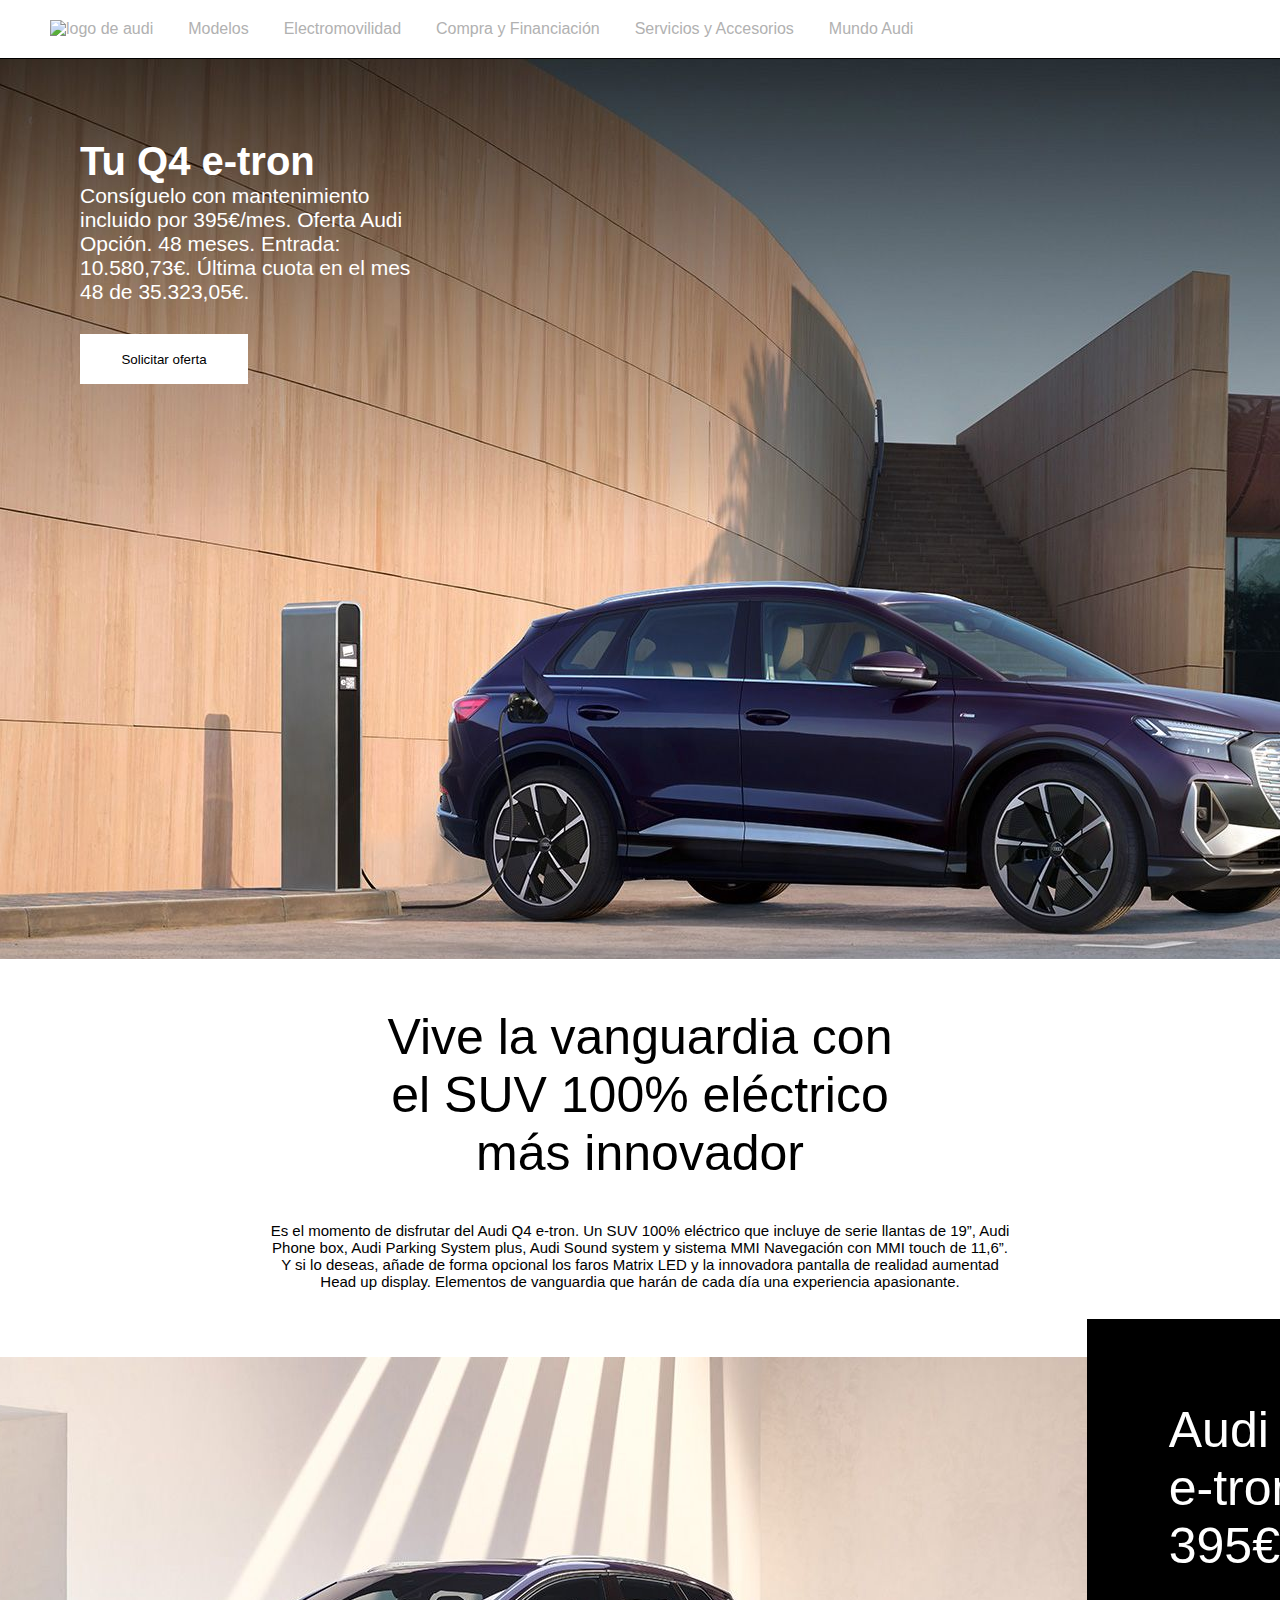
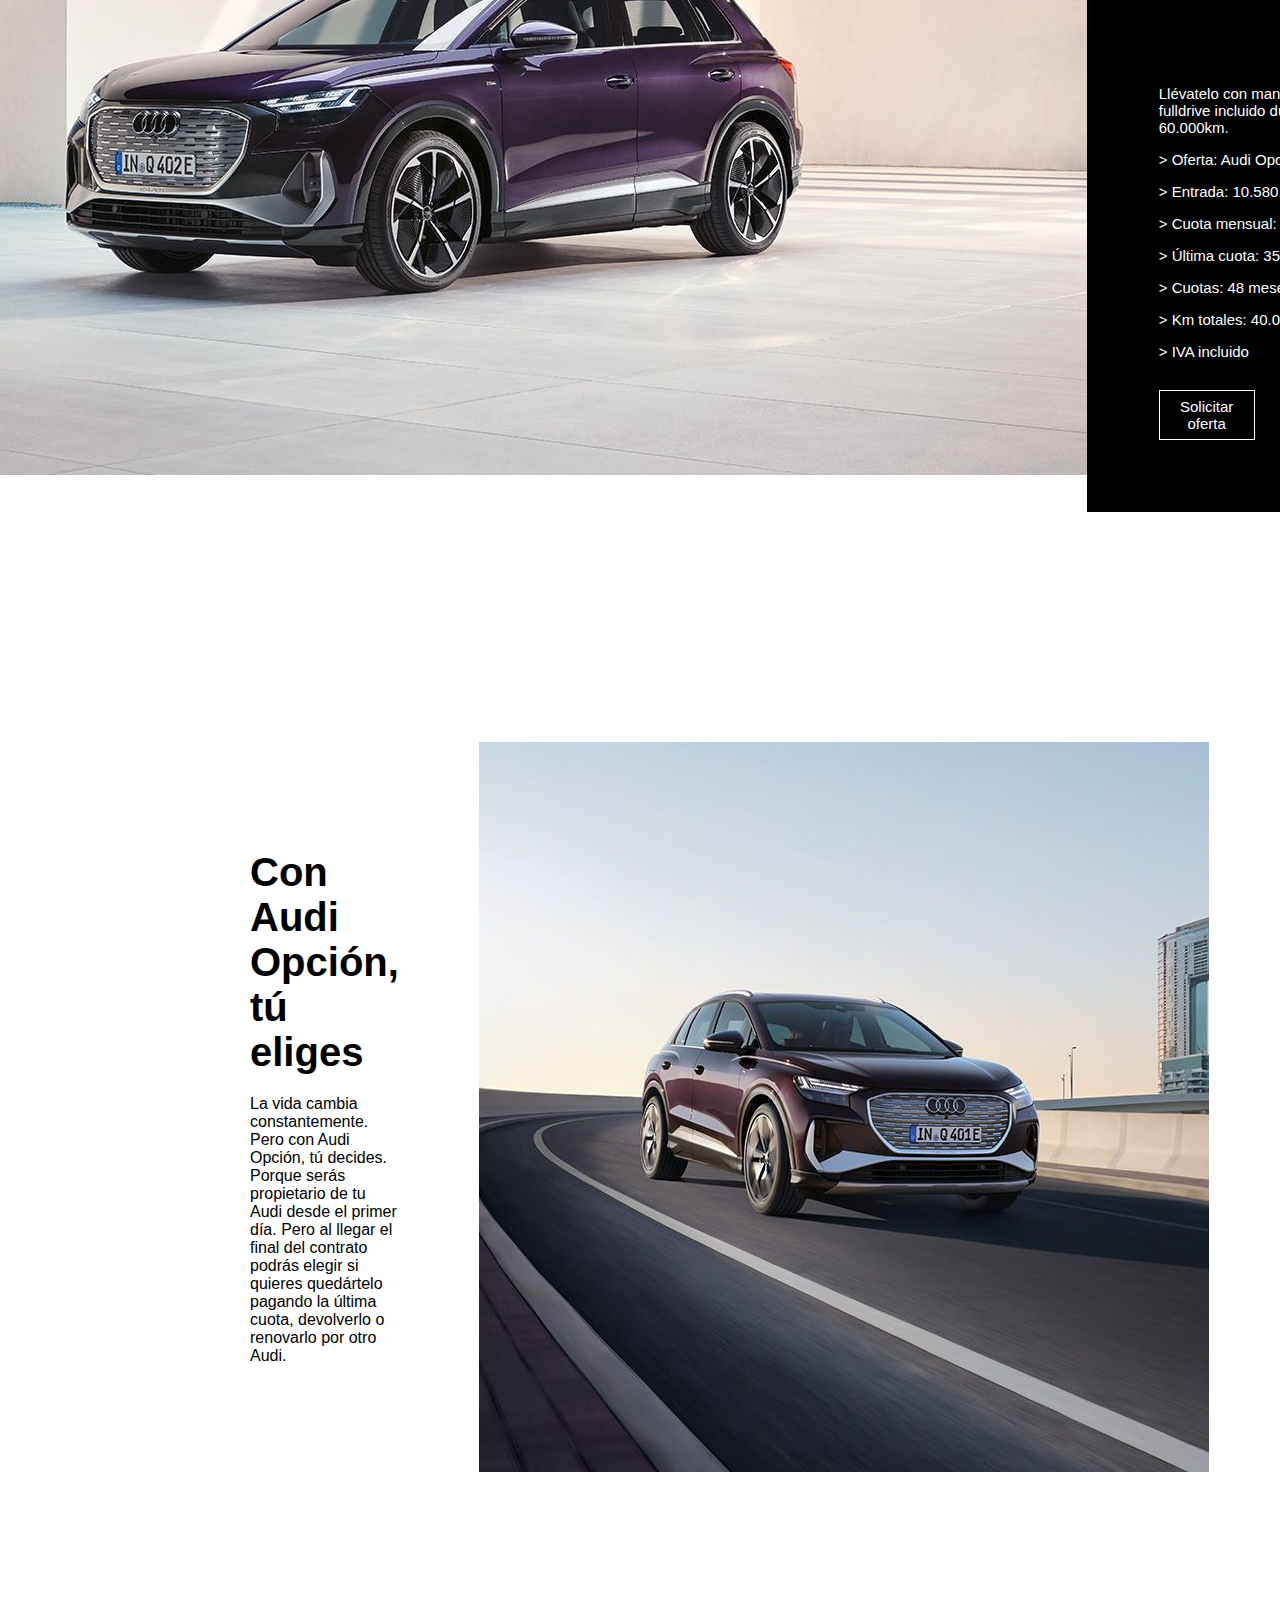
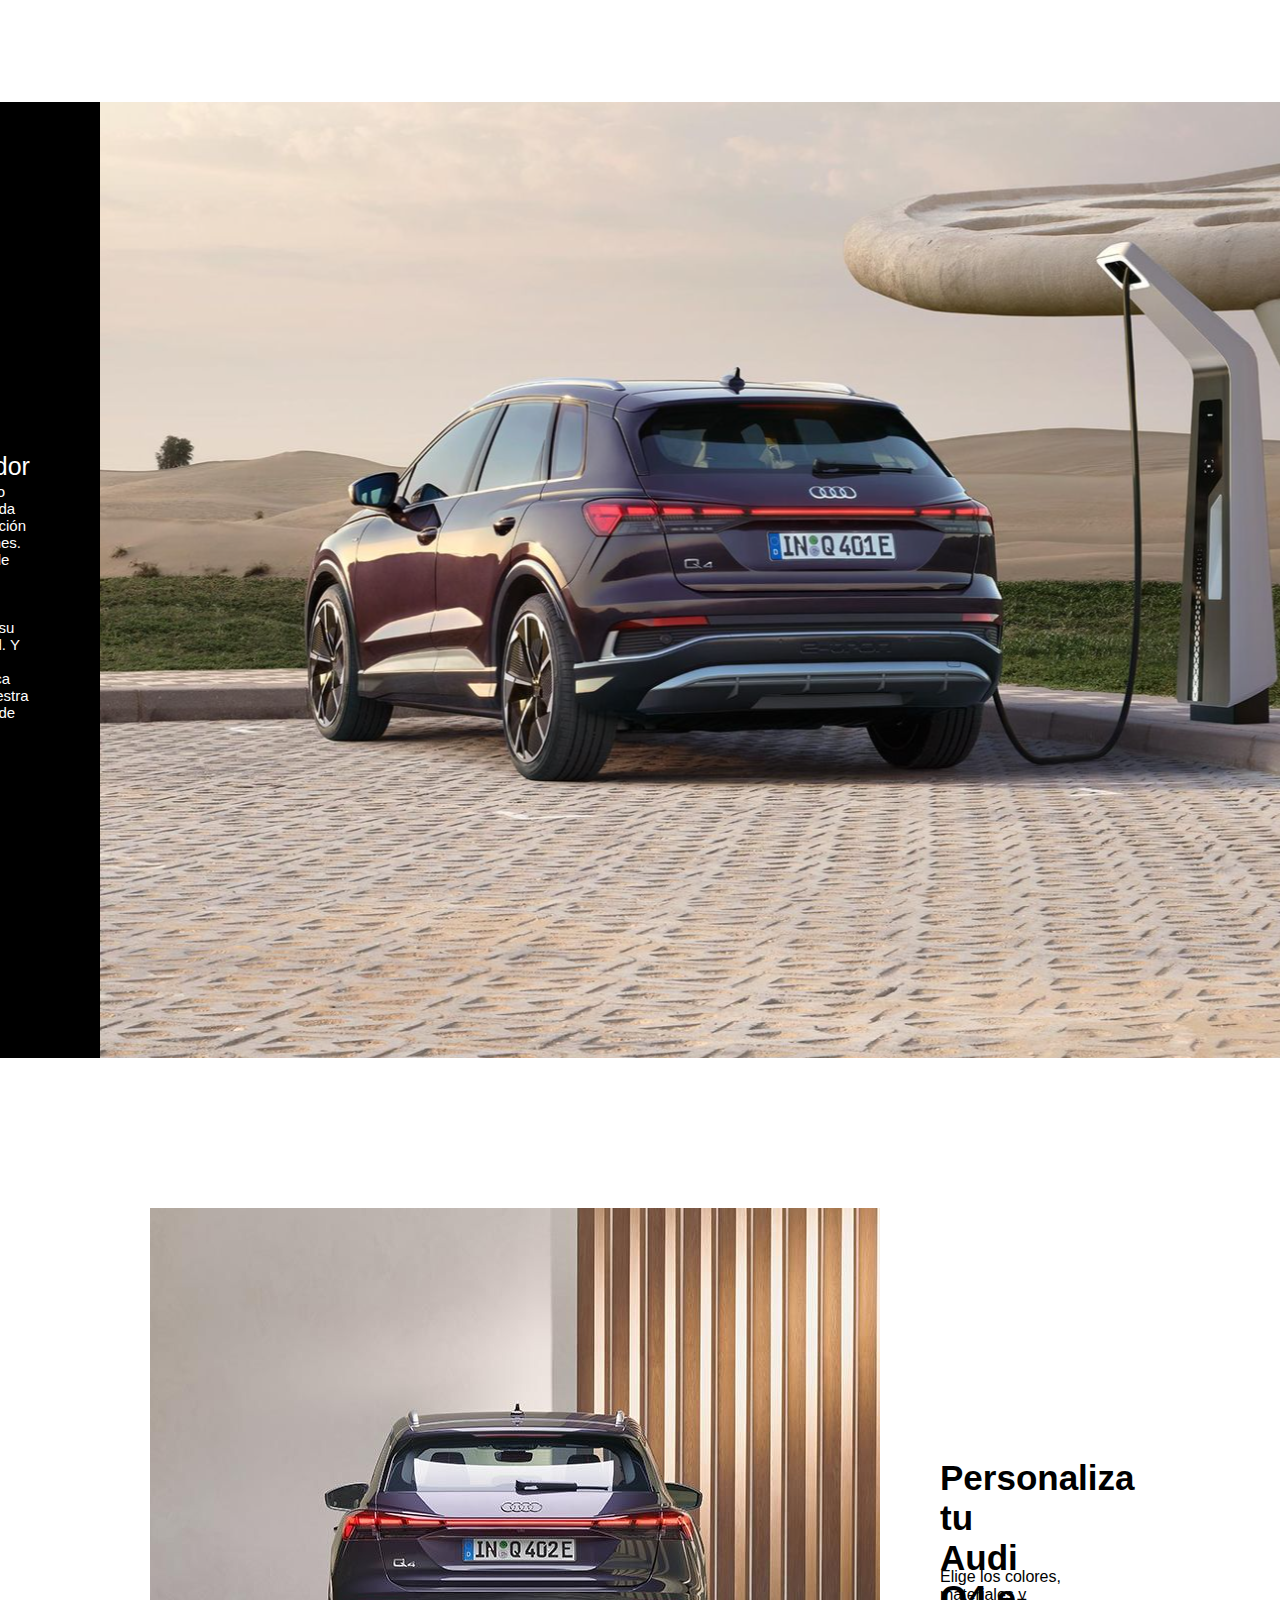
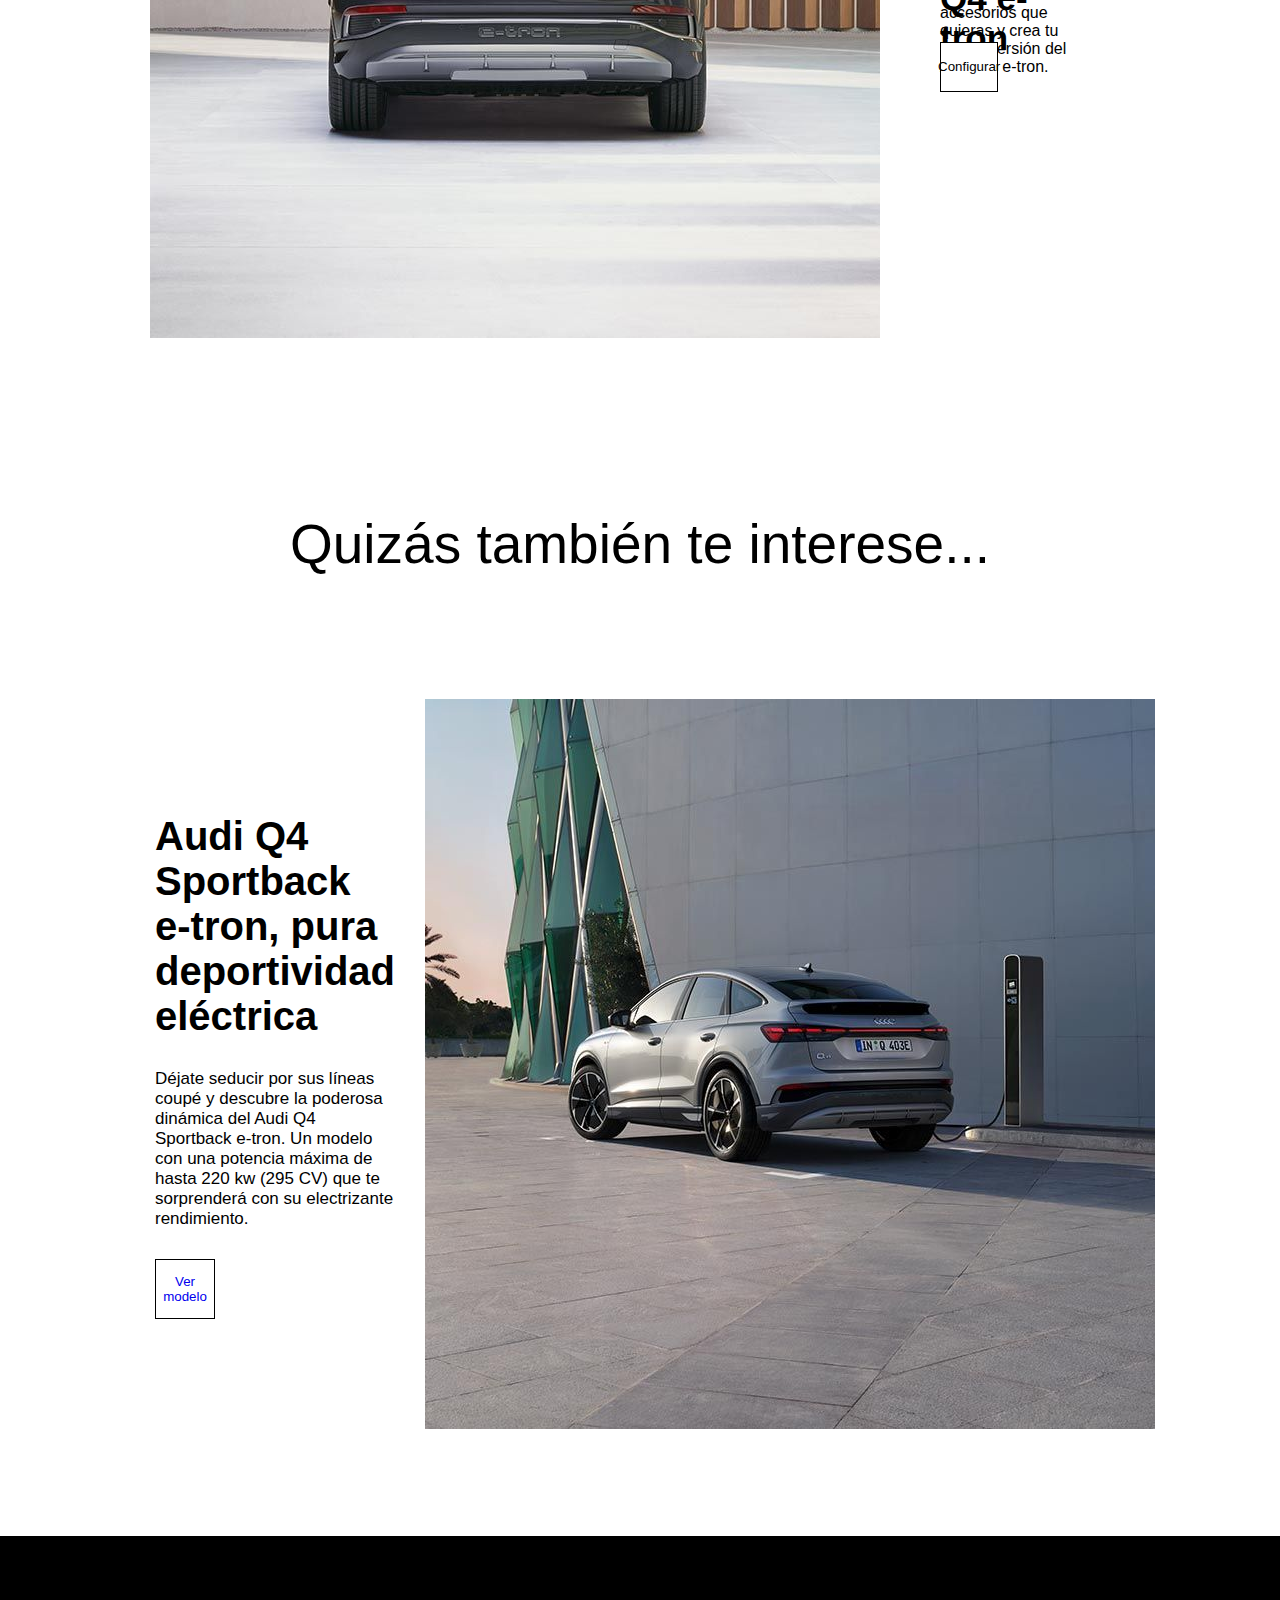
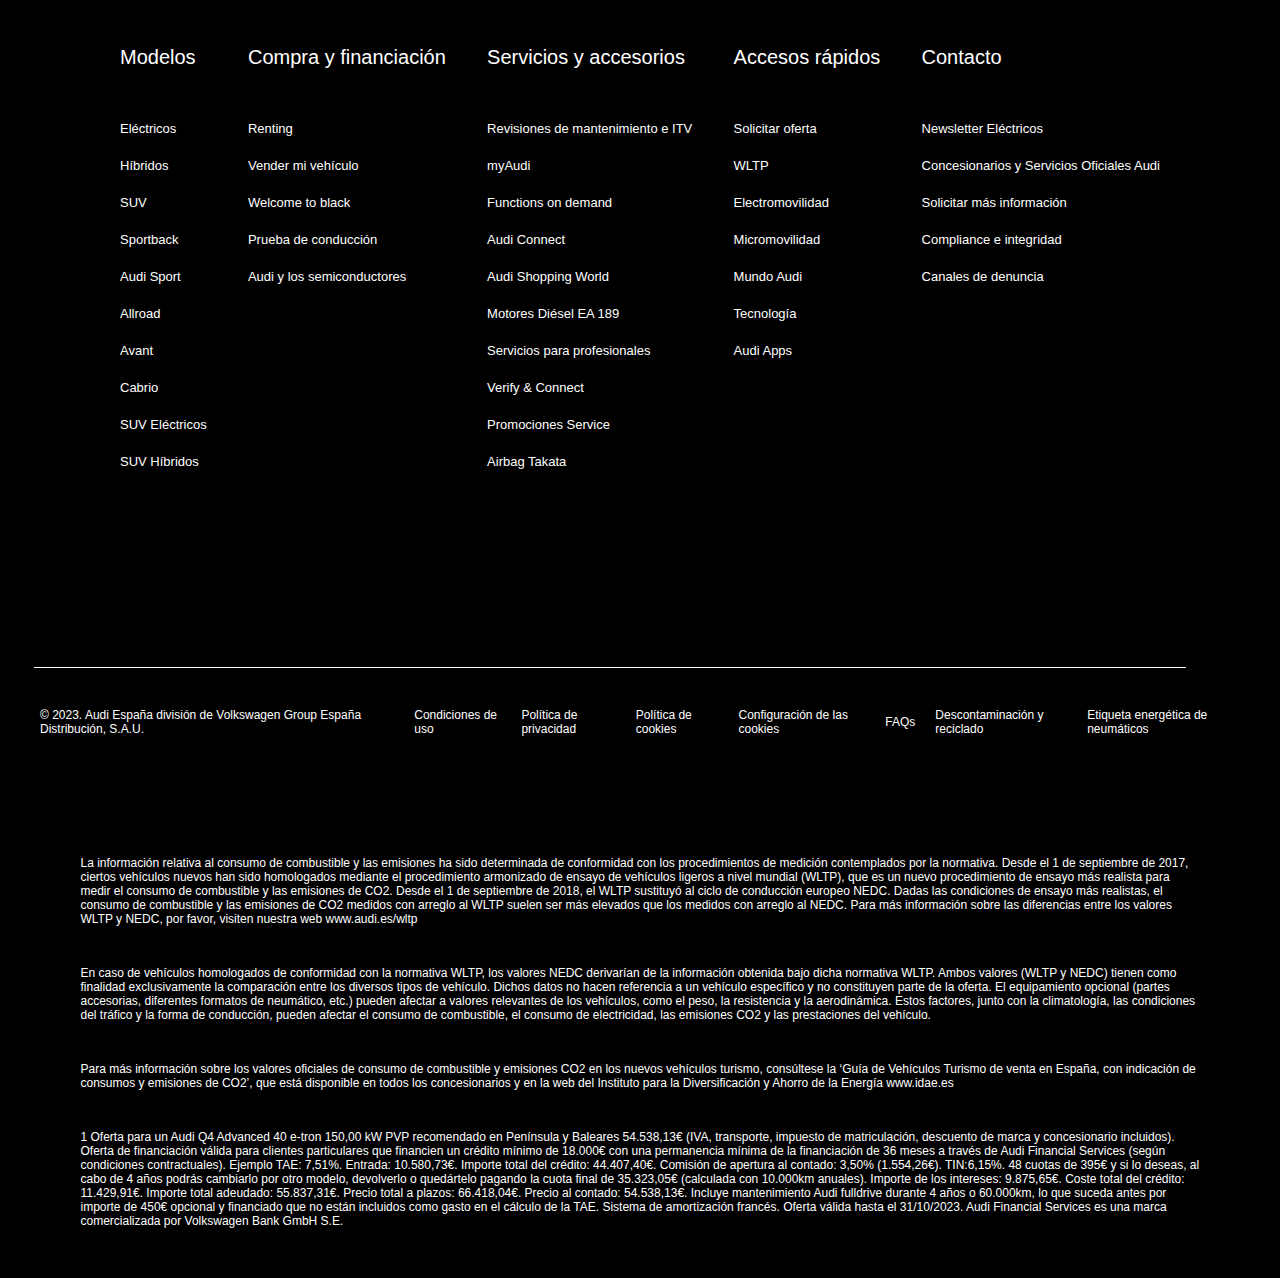
==== audi sections/audi-q4/audi-q4.html @ d8732479 "footer css done and finished" ====
<!DOCTYPE html>
<html lang="en">
<head>
    <meta charset="UTF-8">
    <meta name="viewport" content="width=device-width, initial-scale=1.0">
    <link rel="stylesheet" href="./audi-q4.css">
    <script src="https://kit.fontawesome.com/2baf3a8f8e.js" crossorigin="anonymous"></script>
    <title>Audi Q4</title>
</head>
<body>
    <div class="root">
        <header class="header">
            <div class="header-box">
                <div class="nav">
                    <div class="nav-left">
                        <a href="../../index.html"><span><img src="https://upload.wikimedia.org/wikipedia/commons/thumb/9/92/Audi-Logo_2016.svg/640px-Audi-Logo_2016.svg.png"  width="60px"  alt="logo de audi"></span> </a>
                                
                                <span><a href="#">Modelos</a></span>
                                <span><a href="#">Electromovilidad</a></span>
                                <span><a href="#">Compra y Financiación</a></span>
                                <span><a href="#">Servicios y Accesorios</a></span>
                                <span><a href="#">Mundo Audi</a></span>
                            </div>
                            <div class="nav-right">
                                <span><a href="#"><i class="fa-solid fa-magnifying-glass fa-shake" style="color: #000000;"></i></a></span>
                            </div>
                        </div>
                </div>
            </div>
            <section class="info-q4">
                <div class="box-info-q4">
                    <h1 class="h1_q4">Tu Q4 e-tron</h1>
                    <h2 class="h2_q4">
                        Consíguelo con mantenimiento incluido por 395€/mes. Oferta Audi Opción. 48 meses. Entrada: 10.580,73€. Última cuota en el mes 48 de 35.323,05€. 
                    </h2>
                    <button class="button_q4">
                        <a href="#"><p class="p_q4">Solicitar oferta</p></a>
                    </button>
                </div>
            </section>
            <section class="caption-q4">
                <div class="box-caption-q4">
                    <h3 class="h3_caption">
                        Vive la vanguardia con el SUV 100% eléctrico más innovador
                    </h3>
                    <p class="p_caption">
                        Es el momento de disfrutar del Audi Q4 e-tron. Un SUV 100% eléctrico que incluye de serie llantas de 19”, Audi Phone box, Audi Parking System plus, Audi Sound system y sistema MMI Navegación con MMI touch de 11,6”. Y si lo deseas, añade de forma opcional los faros Matrix LED y la innovadora pantalla de realidad aumentad Head up display. Elementos de vanguardia que harán de cada día una experiencia apasionante.
                    </p>
                </div>
            </section>

            <section class="audi-q4-info">
                <div class="box-audi-q4">
                    <div class="img-audi-q4">
                        <img src="../../assets/audi-q4-car.jpg" alt="">
                    </div>
                    <div class="information-audi-q4">
                        <h3 class="h3-information">
                            Audi Q4 e-tron por 395€/mes
                        </h3>
                        <p class="p-information">
                            Llévatelo con mantenimiento Audi fulldrive incluido durante 4 años o 60.000km.
                        </p>
                        <lu class="lu-information">
                            <li class="li-information">
                                <p class="p-information"> > Oferta: Audi Opción.</p>
                            </li>
                            <li class="li-information">
                                <p class="p-information"> > Entrada: 10.580,73€.</p>
                            </li>
                            <li class="li-information">
                                <p class="p-information"> > Cuota mensual: 395€.</p>
                            </li>
                            <li class="li-information">
                                <p class="p-information"> > Última cuota: 35.323,05€.</p>
                            </li>
                            <li class="li-information">
                                <p class="p-information"> > Cuotas: 48 meses.</p>
                            </li>
                            <li class="li-information">
                                <p class="p-information"> > Km totales: 40.000</p>
                            </li>
                            <li class="li-information">
                                <p class="p-information"> > IVA incluido</p>
                            </li>
                        </lu>
                        <button class="button-information">
                            <a href="#">
                                <p class="p-information">
                                    Solicitar oferta
                                </p>
                            </a>
                        </button>
                    </div>
                </div>
            </section>

            <section class="audi-option">
                <div class="box-audi-option">
                    <div class="audi-option-text">
                        <h4 class="h4-audi-option">
                            Con Audi Opción, tú eliges
                        </h4>
                        <p class="p-audi-option">
                            La vida cambia constantemente. Pero con Audi Opción, tú decides. Porque serás propietario de tu Audi desde el primer día. Pero al llegar el final del contrato podrás elegir si quieres quedártelo pagando la última cuota, devolverlo o renovarlo por otro Audi.
                        </p>
                    </div>
                    <div class="audi-option-img">
                        <img src="../../assets/audi-option-q4.jpg" alt="">
                    </div>
                </div>
            </section>

            <section class="innovation-design">
                <div class="box-innovation-design">
                    <div class="innovation-design-text">
                        <h5 class="h5-innovation-design">
                        Diseño innovador
                    </h5>
                    <p class="p-innovation-design">
                        Su poderoso frontal es toda una declaración de intenciones. Los pasos de rueda acentuados muestran claramente su deportividad. Y su aerodinámica general muestra su carácter de vanguardia.
                    </p></div>
                    <div class="img-innovation-design">
                        <img src="../../assets/innovation-design-q4.PNG" alt="">
                    </div>
                </div>
            </section>

            <section class="customize-audi">
                <div class="box-customize-audi">
                    <div class="customize-img">
                        <img src="../../assets/customize-audi.jpg" alt="">
                    </div>
                    <div class="customize-text">
                        <h4 class="h4-customize">
                            Personaliza tu Audi Q4 e-tron
                        </h4>
                        <p class="p-customize">
                            Elige los colores, materiales y accesorios que quieras y crea tu propia versión del Audi Q4 e-tron.
                        </p>
                        <button class="button-customize">
                            <a href="#"><p class="p-customize">Configurar</p></a>
                        </button>
                    </div>
                </div>
            </section>

            <h4 class="h4-sportback">
                Quizás también te interese...
            </h4>

            <section class="audi-q4-sportback">
                <div class="box-audi-sportback">
                    <div class="sportback-text">
                        <h4 class="h4-sportback-text">
                            Audi Q4 Sportback e-tron, pura deportividad eléctrica
                        </h4>
                        <p class="p-sportback-text">
                            Déjate seducir por sus líneas coupé y descubre la poderosa dinámica del Audi Q4 Sportback e-tron. Un modelo con una potencia máxima de hasta 220 kw (295 CV) que te sorprenderá con su electrizante rendimiento.
                        </p>
                        <button class="button-sportback">
                            <a href="#"><p class="p-button-sportback-text">Ver modelo</p></a>
                        </button>
                    </div>
                    <div class="img-sportback">
                        <img src="../../assets/audi-sportback.jpg" alt="">
                    </div>
                </div>
            </section>

            <footer class="footer">
                <div class="footer-text">
                    <div class="box-footer">
                        <p class="p-footer">Modelos</p>
                        <lu class="lu-footer">
                            <li class="li-footer"><a href="#">Eléctricos</a></li>
                            <li class="li-footer"><a href="#">Híbridos</a></li>
                            <li class="li-footer"><a href="#">SUV</a></li>
                            <li class="li-footer"><a href="#">Sportback</a></li>
                            <li class="li-footer"><a href="#">Audi Sport</a></li>
                            <li class="li-footer"><a href="#">Allroad</a></li>
                            <li class="li-footer"><a href="#">Avant</a></li>
                            <li class="li-footer"><a href="#">Cabrio</a></li>
                            <li class="li-footer"><a href="#">SUV Eléctricos</a></li>
                            <li class="li-footer"><a href="#">SUV Híbridos</a></li>
                        </lu>
                    </div>

                    <div class="box-footer">
                        <p class="p-footer">Compra y financiación</p>
                        <lu class="lu-footer">
                            <li class="li-footer"><a href="#">Renting</a></li>
                            <li class="li-footer"><a href="#">Vender mi vehículo</a></li>
                            <li class="li-footer"><a href="#">Welcome to black</a></li>
                            <li class="li-footer"><a href="#">Prueba de conducción</a></li>
                            <li class="li-footer"><a href="#">Audi y los semiconductores</a></li>
                        </lu>
                    </div>

                    <div class="box-footer">
                        <p class="p-footer">Servicios y accesorios</p>
                        <lu class="lu-footer">
                            <li class="li-footer"><a href="#">Revisiones de mantenimiento e ITV</a></li>
                            <li class="li-footer"><a href="#">myAudi</a></li>
                            <li class="li-footer"><a href="#">Functions on demand</a></li>
                            <li class="li-footer"><a href="#">Audi Connect</a></li>
                            <li class="li-footer"><a href="#">Audi Shopping World</a></li>
                            <li class="li-footer"><a href="#">Motores Diésel EA 189</a></li>
                            <li class="li-footer"><a href="#">Servicios para profesionales</a></li>
                            <li class="li-footer"><a href="#">Verify & Connect</a></li>
                            <li class="li-footer"><a href="#">Promociones Service</a></li>
                            <li class="li-footer"><a href="#">Airbag Takata</a></li>
                        </lu>
                    </div>

                    <div class="box-footer">
                        <p class="p-footer">Accesos rápidos</p>
                        <lu class="lu-footer">
                            <li class="li-footer"><a href="#">Solicitar oferta</a></li>
                            <li class="li-footer"><a href="#">WLTP</a></li>
                            <li class="li-footer"><a href="#">Electromovilidad</a></li>
                            <li class="li-footer"><a href="#">Micromovilidad</a></li>
                            <li class="li-footer"><a href="#">Mundo Audi</a></li>
                            <li class="li-footer"><a href="#">Tecnología</a></li>
                            <li class="li-footer"><a href="#">Audi Apps</a></li>
                        </lu>
                    </div>

                    <div class="box-footer">
                        <p class="p-footer">Contacto</p>
                        <lu class="lu-footer">
                            <li class="li-footer"><a href="#">Newsletter Eléctricos</a></li>
                            <li class="li-footer"><a href="#">Concesionarios y Servicios Oficiales Audi</a></li>
                            <li class="li-footer"><a href="#">Solicitar más información</a></li>
                            <li class="li-footer"><a href="#">Compliance e integridad</a></li>
                            <li class="li-footer"><a href="#">Canales de denuncia</a></li>
                        </lu>
                    </div>
                </div>

                <div class="box-rrss">
                    <div class="rrss-li">
                        <li class="lu-rrss">
                            <li class="li-rrss"><a href="#"><i class="fa-brands fa-facebook fa-2xl" style="color: #ffffff;"></i></a></li>
                            <li class="li-rrss"><a href="#"><i class="fa-brands fa-instagram fa-2xl" style="color: #ffffff;"></i></a></li>
                            <li class="li-rrss"><a href="#"><i class="fa-brands fa-youtube fa-2xl" style="color: #ffffff;"></i></a></li>
                            <li class="li-rrss"><a href="#"><i class="fa-brands fa-x-twitter fa-2xl" style="color: #ffffff;"></i></a></li>
                            <li class="li-rrss"><a href="#"><i class="fa-brands fa-linkedin fa-2xl" style="color: #ffffff;"></i></a></li>
                        </li>
                    </div>
                </div>

                <div class="footer-text-2">
                    <div class="box-text-2">
                        <span class="span-text-2">© 2023. Audi España división de Volkswagen Group España Distribución, S.A.U.</span>
                        <span class="span-text-2"><a href="#">Condiciones de uso</a></span>
                        <span class="span-text-2"><a href="#">Política de privacidad</a></span>
                        <span class="span-text-2"><a href="#">Política de cookies</a></span>
                        <span class="span-text-2"><a href="#">Configuración de las cookies</a></span>
                        <span class="span-text-2"><a href="#">FAQs</a></span>
                        <span class="span-text-2"><a href="#">Descontaminación y reciclado</a></span>
                        <span class="span-text-2"><a href="#">Etiqueta energética de neumáticos</a></span>
                    </div>
                </div>

                <div class="footer-text-3">
                    <div class="box-text-3">
                        <p class="p-text-3">
                            La información relativa al consumo de combustible y las emisiones ha sido determinada de conformidad con los procedimientos de medición contemplados por la normativa. Desde el 1 de septiembre de 2017, ciertos vehículos nuevos han sido homologados mediante el procedimiento armonizado de ensayo de vehículos ligeros a nivel mundial (WLTP), que es un nuevo procedimiento de ensayo más realista para medir el consumo de combustible y las emisiones de CO2. Desde el 1 de septiembre de 2018, el WLTP sustituyó al ciclo de conducción europeo NEDC. Dadas las condiciones de ensayo más realistas, el consumo de combustible y las emisiones de CO2 medidos con arreglo al WLTP suelen ser más elevados que los medidos con arreglo al NEDC. Para más información sobre las diferencias entre los valores WLTP y NEDC, por favor, visiten nuestra web www.audi.es/wltp
                        </p>

                        <p class="p-text-3">
                            En caso de vehículos homologados de conformidad con la normativa WLTP, los valores NEDC derivarían de la información obtenida bajo dicha normativa WLTP. Ambos valores (WLTP y NEDC) tienen como finalidad exclusivamente la comparación entre los diversos tipos de vehículo. Dichos datos no hacen referencia a un vehículo específico y no constituyen parte de la oferta. El equipamiento opcional (partes accesorias, diferentes formatos de neumático, etc.) pueden afectar a valores relevantes de los vehículos, como el peso, la resistencia y la aerodinámica. Estos factores, junto con la climatología, las condiciones del tráfico y la forma de conducción, pueden afectar el consumo de combustible, el consumo de electricidad, las emisiones CO2 y las prestaciones del vehículo.
                        </p>

                        <p class="p-text-3">
                            Para más información sobre los valores oficiales de consumo de combustible y emisiones CO2 en los nuevos vehículos turismo, consúltese la ‘Guía de Vehículos Turismo de venta en España, con indicación de consumos y emisiones de CO2’, que está disponible en todos los concesionarios y en la web del Instituto para la Diversificación y Ahorro de la Energía www.idae.es
                        </p>
                            <p class="p-text-3">
                                1  Oferta para un Audi Q4 Advanced 40 e-tron 150,00 kW PVP recomendado en Península y Baleares 54.538,13€ (IVA, transporte, impuesto de matriculación, descuento de marca y concesionario incluidos). Oferta de financiación válida para clientes particulares que financien un crédito mínimo de 18.000€ con una permanencia mínima de la financiación de 36 meses a través de Audi Financial Services (según condiciones contractuales). Ejemplo TAE: 7,51%. Entrada: 10.580,73€. Importe total del crédito: 44.407,40€. Comisión de apertura al contado: 3,50% (1.554,26€). TIN:6,15%. 48 cuotas de 395€ y si lo deseas, al cabo de 4 años podrás cambiarlo por otro modelo, devolverlo o quedártelo pagando la cuota final de 35.323,05€ (calculada con 10.000km anuales). Importe de los intereses: 9.875,65€. Coste total del crédito: 11.429,91€. Importe total adeudado: 55.837,31€. Precio total a plazos: 66.418,04€. Precio al contado: 54.538,13€. Incluye mantenimiento Audi fulldrive durante 4 años o 60.000km, lo que suceda antes por importe de 450€ opcional y financiado que no están incluidos como gasto en el cálculo de la TAE. Sistema de amortización francés. Oferta válida hasta el 31/10/2023. Audi Financial Services es una marca comercializada por Volkswagen Bank GmbH S.E.
                            </p>
                    </div>
                </div>
            </footer>
</body>
</html>
---- audi sections/audi-q4/audi-q4.css ----
* {
    box-sizing: border-box;
    margin: 0;
    padding: 0;
    text-decoration: none;
    list-style: 0;
    font-family: Verdana, Geneva, Tahoma, sans-serif;
}

html,
body,
#root {
  height: 100%;
}

.header {
    background-color: rgb(255, 255, 255);
    display: flex;
    flex-direction: column;
    justify-content: space-between;
    padding: 10px;
    width: 100%;
    height: 100%;
    border-bottom: solid 1px black;
}

.nav {
    display: flex;
    flex-direction: row;
}

.nav-left {
    width: 90%;
    display: flex;
    align-items: center;
}

.nav-left img {
    margin-left:30px;
}

.nav-left span {
    padding:10px;
    margin-right:15px;
}

.nav-left a{
    font-weight: 500;
    color:rgb(177, 177, 177);
}

.nav-left a:hover{
    font-weight: 500;
    color:rgb(26, 24, 24);
}

.nav-right {
    width: 10%;
    display: flex;
    align-items: center;
    justify-content: center;
}

/* SECTION INFO Q-$ */ 

.info-q4 {
    background-image: url("../../assets/audi-q4.jpg");
    height: 100%;
}

.box-info-q4 {
    display: flex;
    flex-direction: column;
    padding: 80px;
}

.h1_q4 {
    color: white;
    font-size: 40px;
    width: 25%;
}

.h2_q4 {
    color: white;
    margin-bottom: 30px;
    width: 30%;
    font-size: 21px;
    font-weight: 500;
}

.button_q4 {
    width: 15%;
    height: 50px;
    background-color: white;
    border: none;
}

.button_q4:hover {
    background-color: #e9ebec;
}

.button_q4 p {
    color: black;
}

/* SECTION CAPTION Q4 */ 

.caption-q4 {
    height: 40%;
}

.box-caption-q4 {
    display: flex;
    flex-direction: column;
    align-items: center;
    justify-content: center;
    height: 100%;
}

.h3_caption {
    margin: 20px;
    padding: 10px;
    font-size: 50px;
    font-weight: 500;
    width: 45%;
    text-align: center;
}

.p_caption {
    padding: 10px;
    text-align: center;
    width: 60%;
    font-size: 15px;
}

/* SECTION AUDI Q4 INFO */ 

.audi-q4-info{
    display: flex;
    flex-direction: row;
    width: 100%;
    align-items: center;
    justify-content: center;
    /* height: 75%; */
}

.box-audi-q4 {
    display: flex;
    flex-direction: row;
}

.img-audi-q4 {
    width: auto;
    display: flex;
    align-items: center;
    justify-content: center;
}

.information-audi-q4 {
    height: 93%;
    color:white;
    background-color: black;
    padding:72px;
    display: flex;
    flex-direction: column;
    justify-content: center;
}

.h3-information {
    margin-bottom: 100px;
    font-size: 50px;
    font-weight: 400;
    width: 100%;
    padding: 10px;
}

.li-information {
    list-style: none;
    padding-top: 15px;
}

.p-information {
    font-size: 15px;
}

.button-information {
    display: flex;
    justify-content: center;
    align-items: center;
    margin-top:30px;
    background-color: black;
    height: 50px;
    border: solid 1px white;
    width: 40%;
    padding: 20px;
}

.button-information:hover {
    background-color: #3c3d3d;
}

.button-information a {
    color: white;
}

/* Section audi option */

.audi-option {
    display: flex;
}

.box-audi-option {
    display: flex;
    flex-direction: row;
    align-items: center;
    justify-content: center;
    margin: 200px;
}

.audi-option-text {
    padding: 50px;
}

.h4-audi-option {
    font-size: 40px;
    font-weight: 600;
    margin-bottom: 20px;
    width: 75%;
}

.p-audi-option {
    width: 100%;
}

.audi-option-img {
    padding: 30px;
    display: flex;
    align-items: center;
    justify-content: center;
}

/* Section Innovation design */ 

.innovation-design {
    background-color: black;
}

.box-innovation-design {
    display: flex;
    flex-direction: row;
    align-items: center;
    justify-content: center;
}

.innovation-design-text {
    color: white;
    padding: 70px;
}

.h5-innovation-design {
    font-size: 25px;
    height: 60px;
    font-weight: 400;
}

.p-innovation-design {
    font-size: 15px;
}

.img-innovation-design {
    display: flex;
    align-items: center;
    justify-content: center;
}

/* Section CUSTOMIZE */ 

.customize-audi {
    display: flex;
}

.box-customize-audi {
    margin: 150px;
    display: flex;
    flex-direction: row;
    align-items: center;
    justify-content: center;
}

.customize-text {
    margin:60px;
    display: flex;
    flex-direction: column;
    justify-content: center;
    height: 50%;
}

.h4-customize {
    font-size: 35px;
    width: 55%;
    height: 30%;
}

.p-customize {
    width: 80%;
    height: 20%;
}

.button-customize {
    border: solid 1px rgb(0, 0, 0);
    display: flex;
    align-items: center;
    justify-content: center;
    height: 50px;
    width: 30%;
    background-color: white;
}

.button-customize:hover {
    background-color: #e9ebec;
    border: solid 1px #e9ebec;
}

.button-customize a {
    color: black;
}

/* SECTION AUDI SPORTBACK */ 

.audi-q4-sportback {
    height: 100%;
    margin: 20px;
    display: flex;
    align-items: center;
    justify-content: center;
}

.h4-sportback {
    font-size: 55px;
    padding: 20px;
    text-align: center;
    font-weight: 400;
}

.box-audi-sportback {
    display: flex;
    flex-direction: row;
    align-items: center;
    justify-content: center;
    width: 80%;
}

.sportback-text {
    margin: 20px;
    padding: 10px;
    display: flex;
    flex-direction: column;
    align-items: flex-start;
    justify-content: center;
}

.h4-sportback-text {
    font-size: 40px;
    font-weight: 600;
    padding-bottom: 30px;
}

.p-sportback-text {
    text-align: left;
    padding-bottom: 30px;
    font-size: 17px;
}

.button-sportback {
    background-color: white;
    border: solid 1px black;
    width: 25%;
    height: 60px;
}

.button-sportback:hover {
    background-color: #e9ebec;
    border: solid 1px #e9ebec;
}

/* Section footer */ 

.footer {
    background-color: black;
    height: auto;
}

.footer-text {
    margin: 10px;
    padding:100px;
    display: flex;
    flex-direction: row;
    align-items:flex-start;
    justify-content: space-between;
}

.box-footer {
    padding: 10px;
}

.p-footer {
    color: white;
    padding-bottom: 50px;
    font-size: 20px;
    font-weight: 400;
}

.li-footer{
    padding-bottom: 20px;
    font-size: 15px;
    list-style: none;
}

.li-footer a{
    color:white;
    font-size: 13px;
    font-weight: 300;
}

.li-footer a:hover{
    color:#6a6d6d;
}

.box-rrss {
    width: 100%;
    display: flex;
    align-items: center;
    justify-content: center;
}

.rrss-li {
    border-bottom: solid 1px white;
    display: flex;
    flex-direction: row;
    justify-content: flex-end;
    margin-right: 60px;
    width: 90%;
    padding: 20px;
}

.footer-text-2 {
    margin:30px;
    display: flex;
    align-items: flex-start;
    justify-content: center;
}

.box-text-2 {
    width: 100%;
    display: flex;
    align-items: center;
    justify-content: space-between;
    color: white;
    font-size: 12px;
    padding-bottom: 30px;
}

.span-text-2 {
    padding: 10px;
}

.span-text-2 a {
    color: white;
}

.span-text-2 a:hover {
    color:#6a6d6d
}

.footer-text-3 {
    padding: 30px;
    display: flex;
    align-items: center;
    justify-content: center;
}

.box-text-3 {
    width: 95%;
}


.p-text-3 {
    color: white;
    font-size: 12px;
    padding:20px;
}
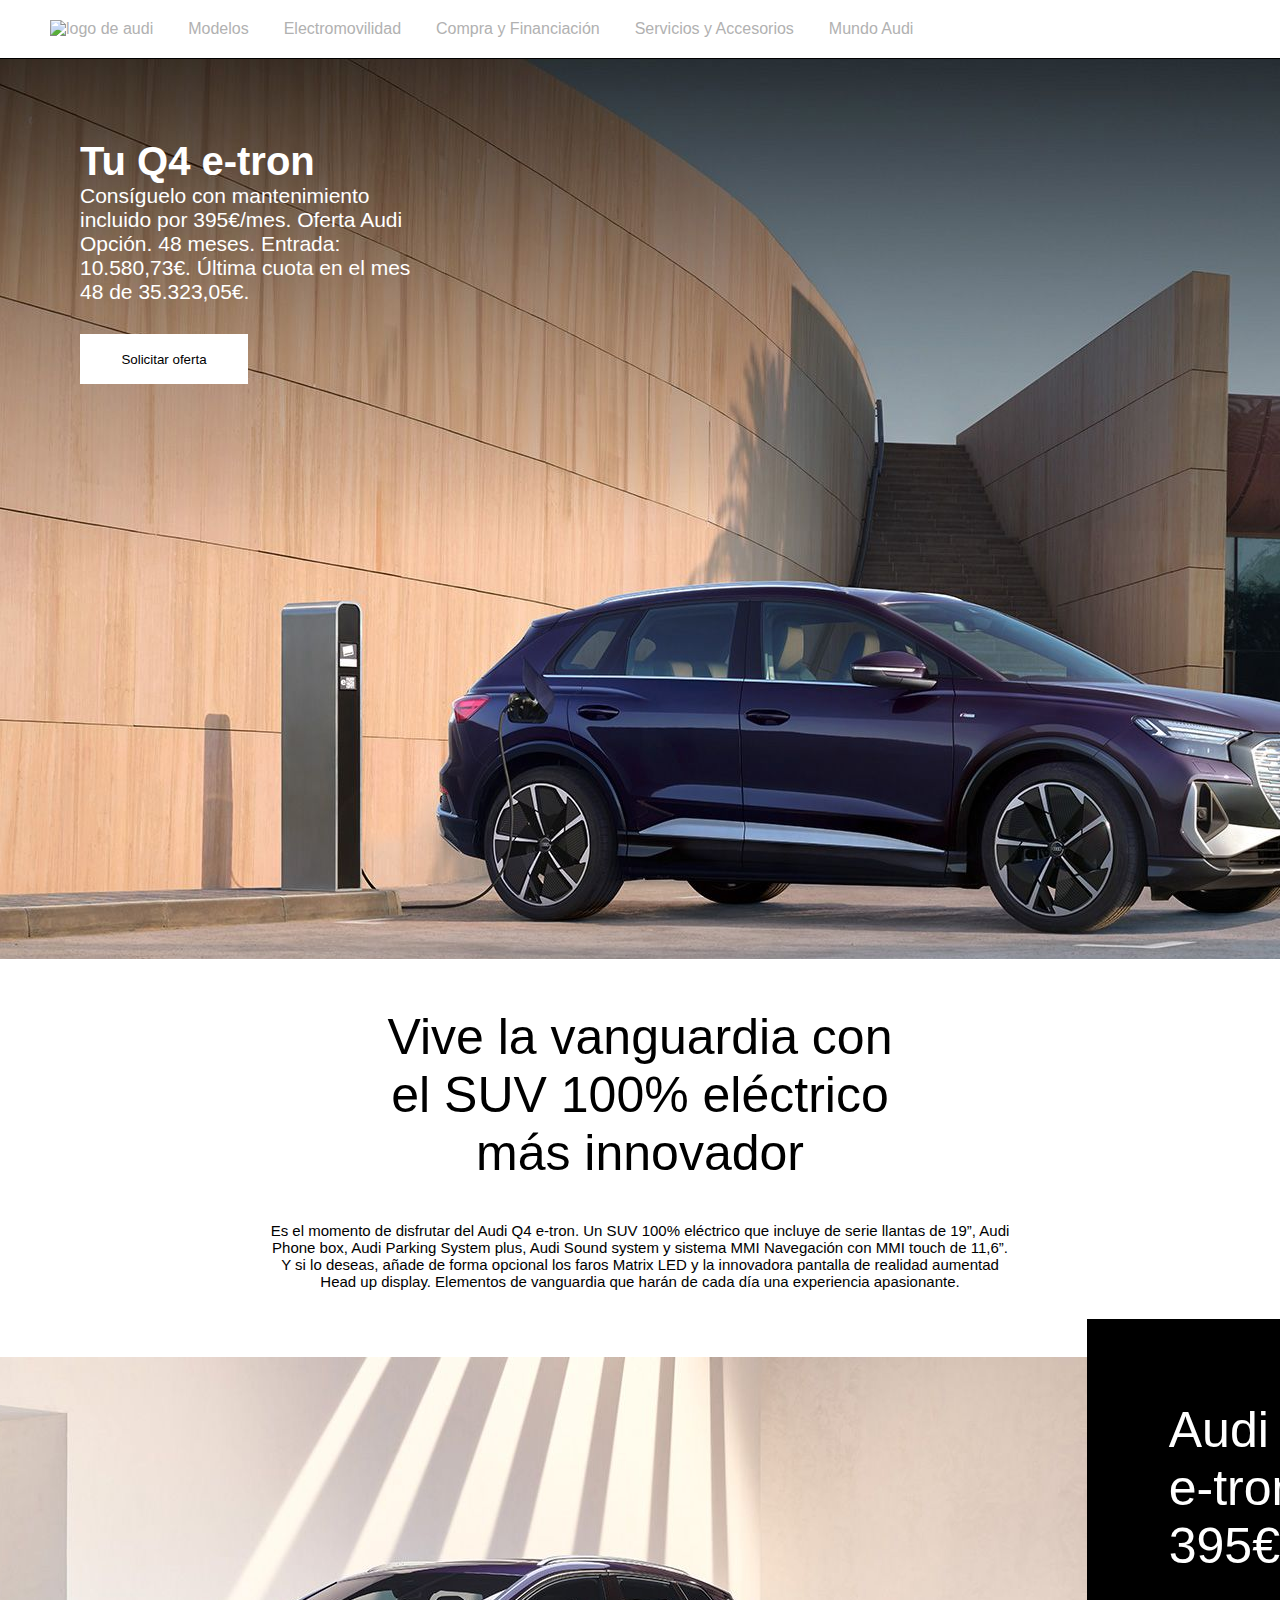
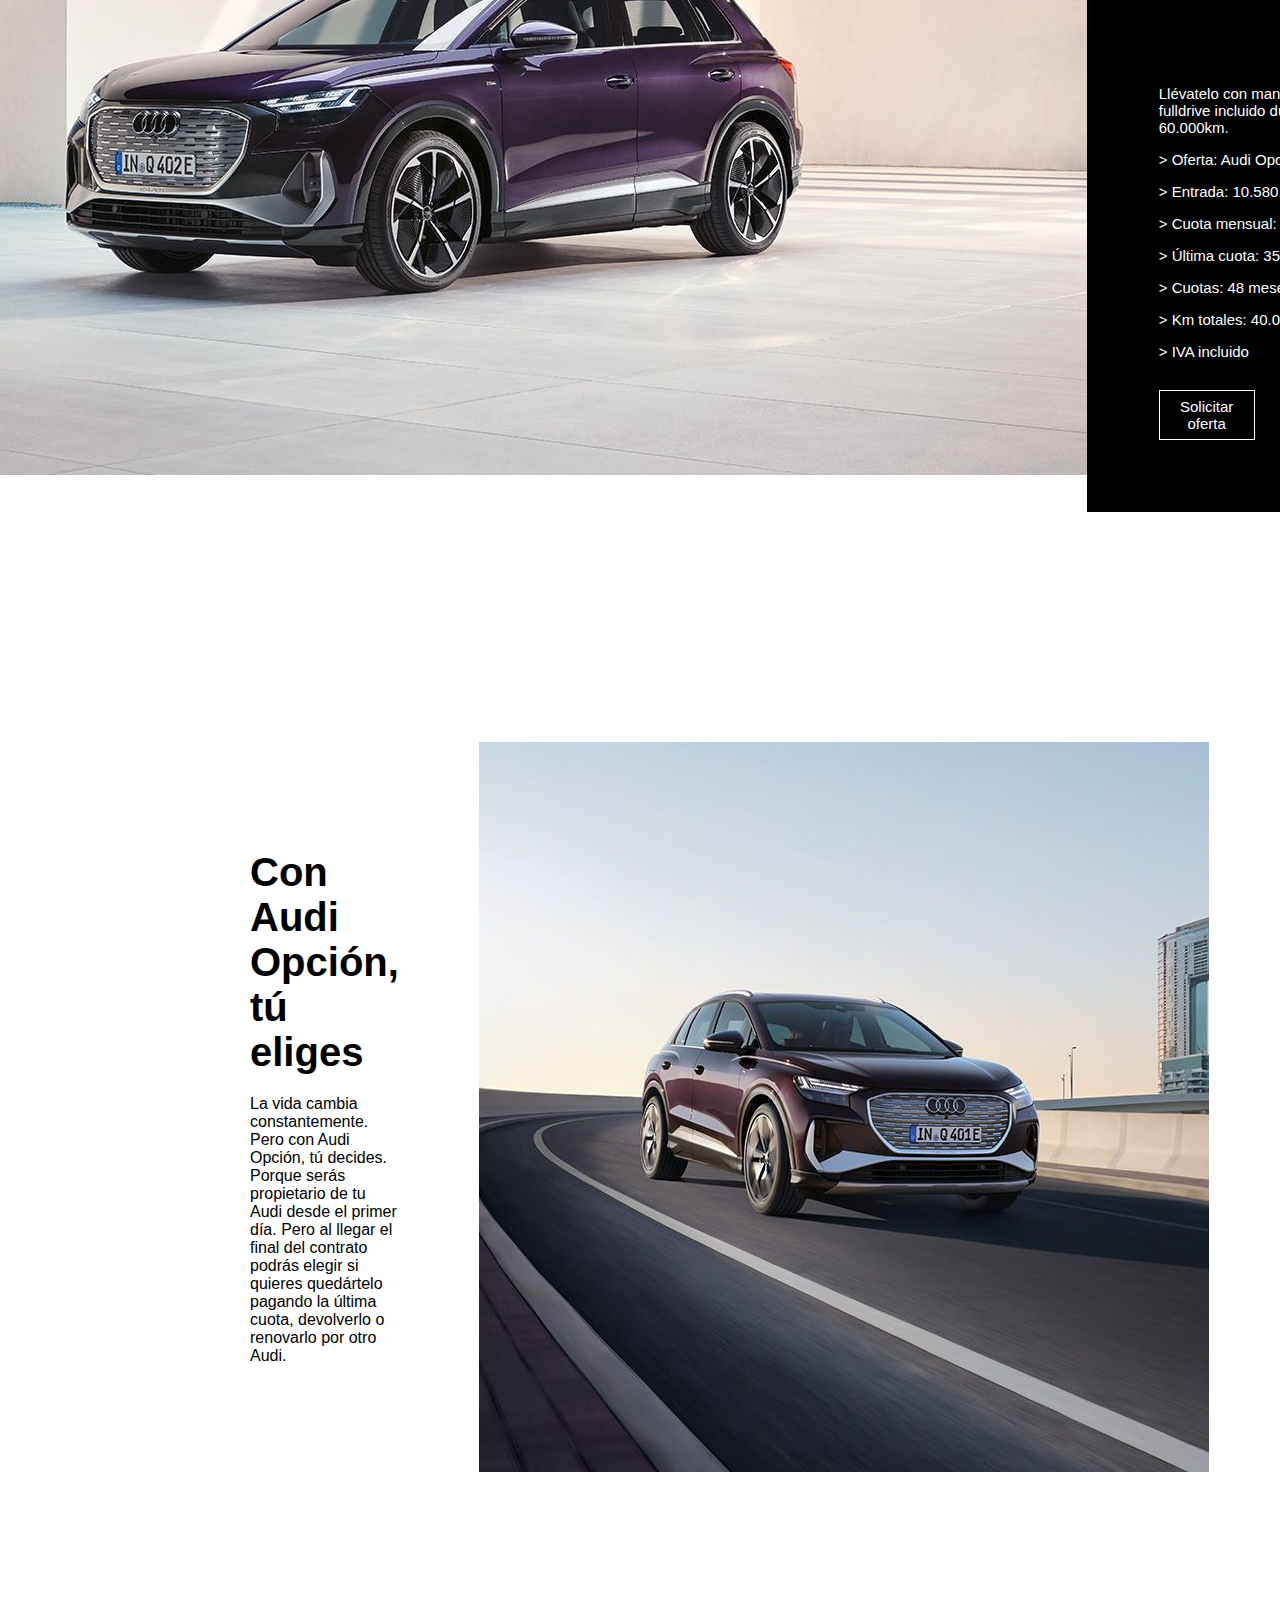
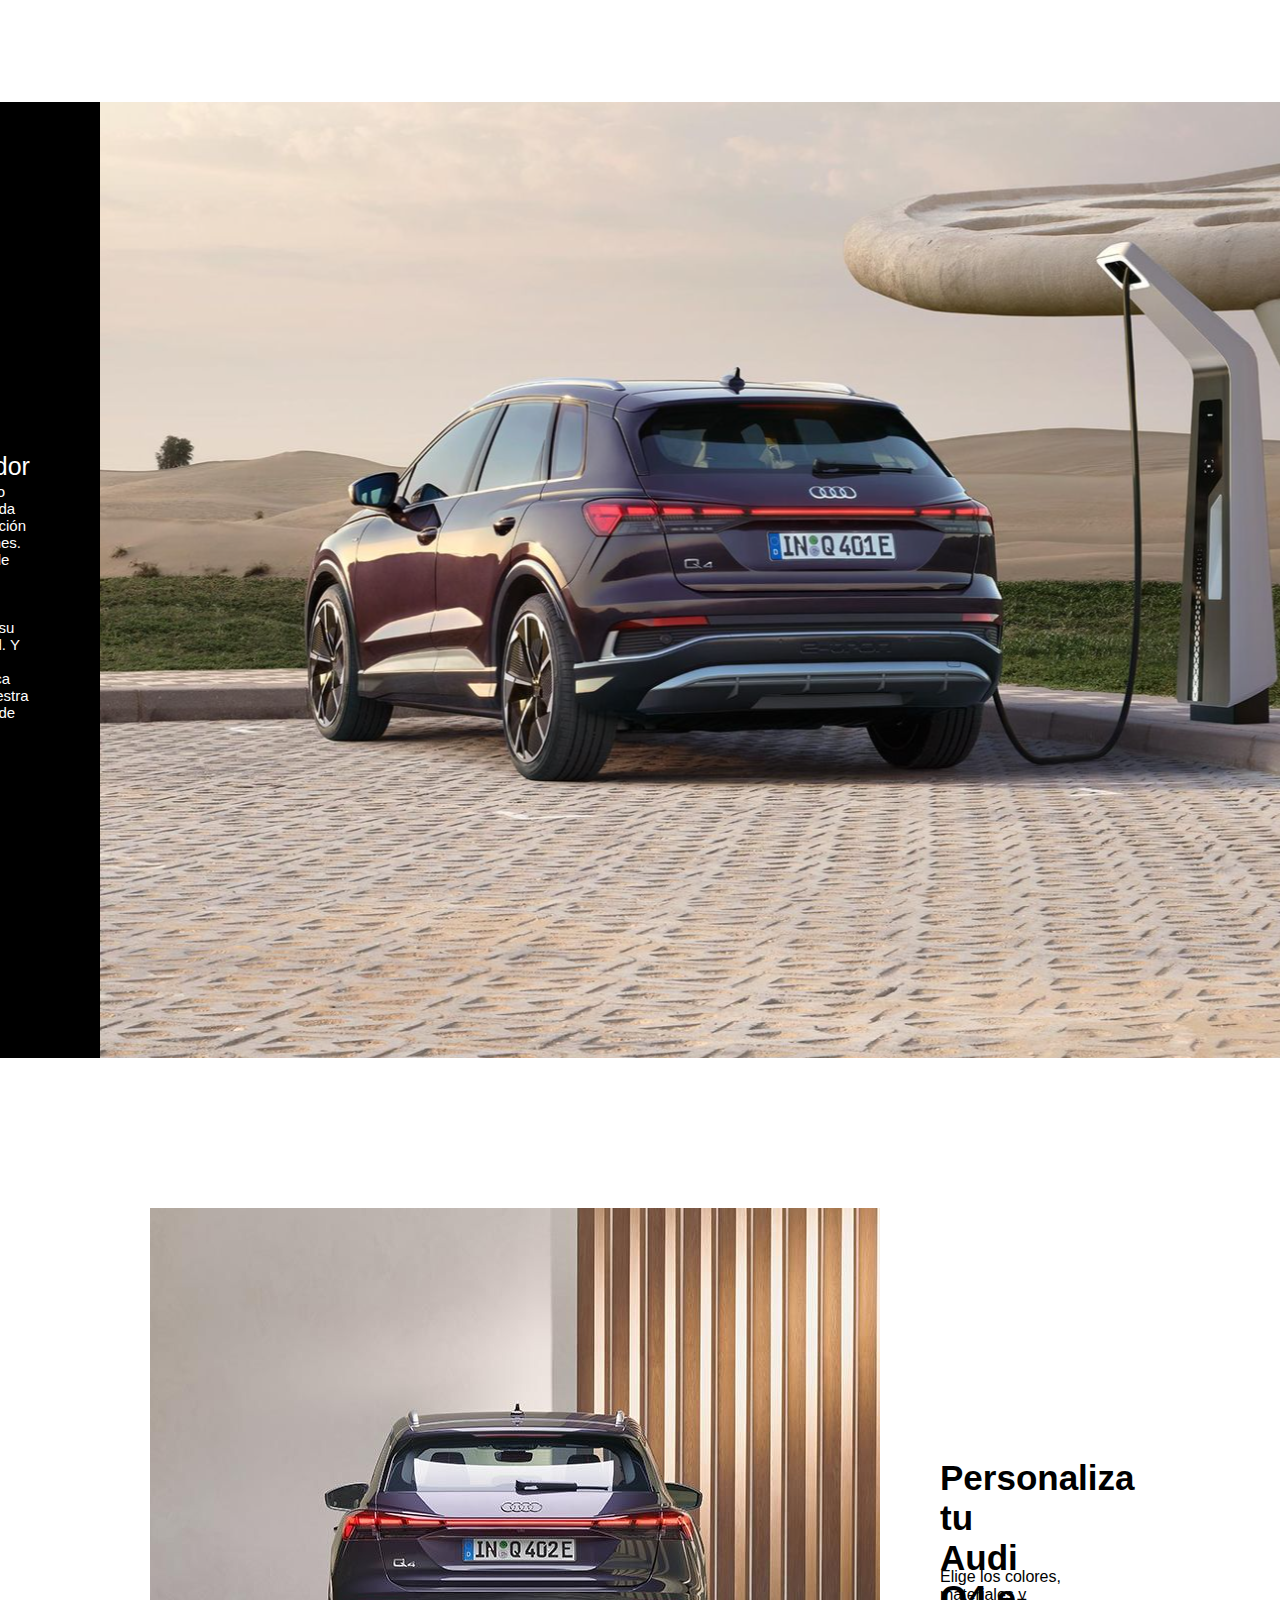
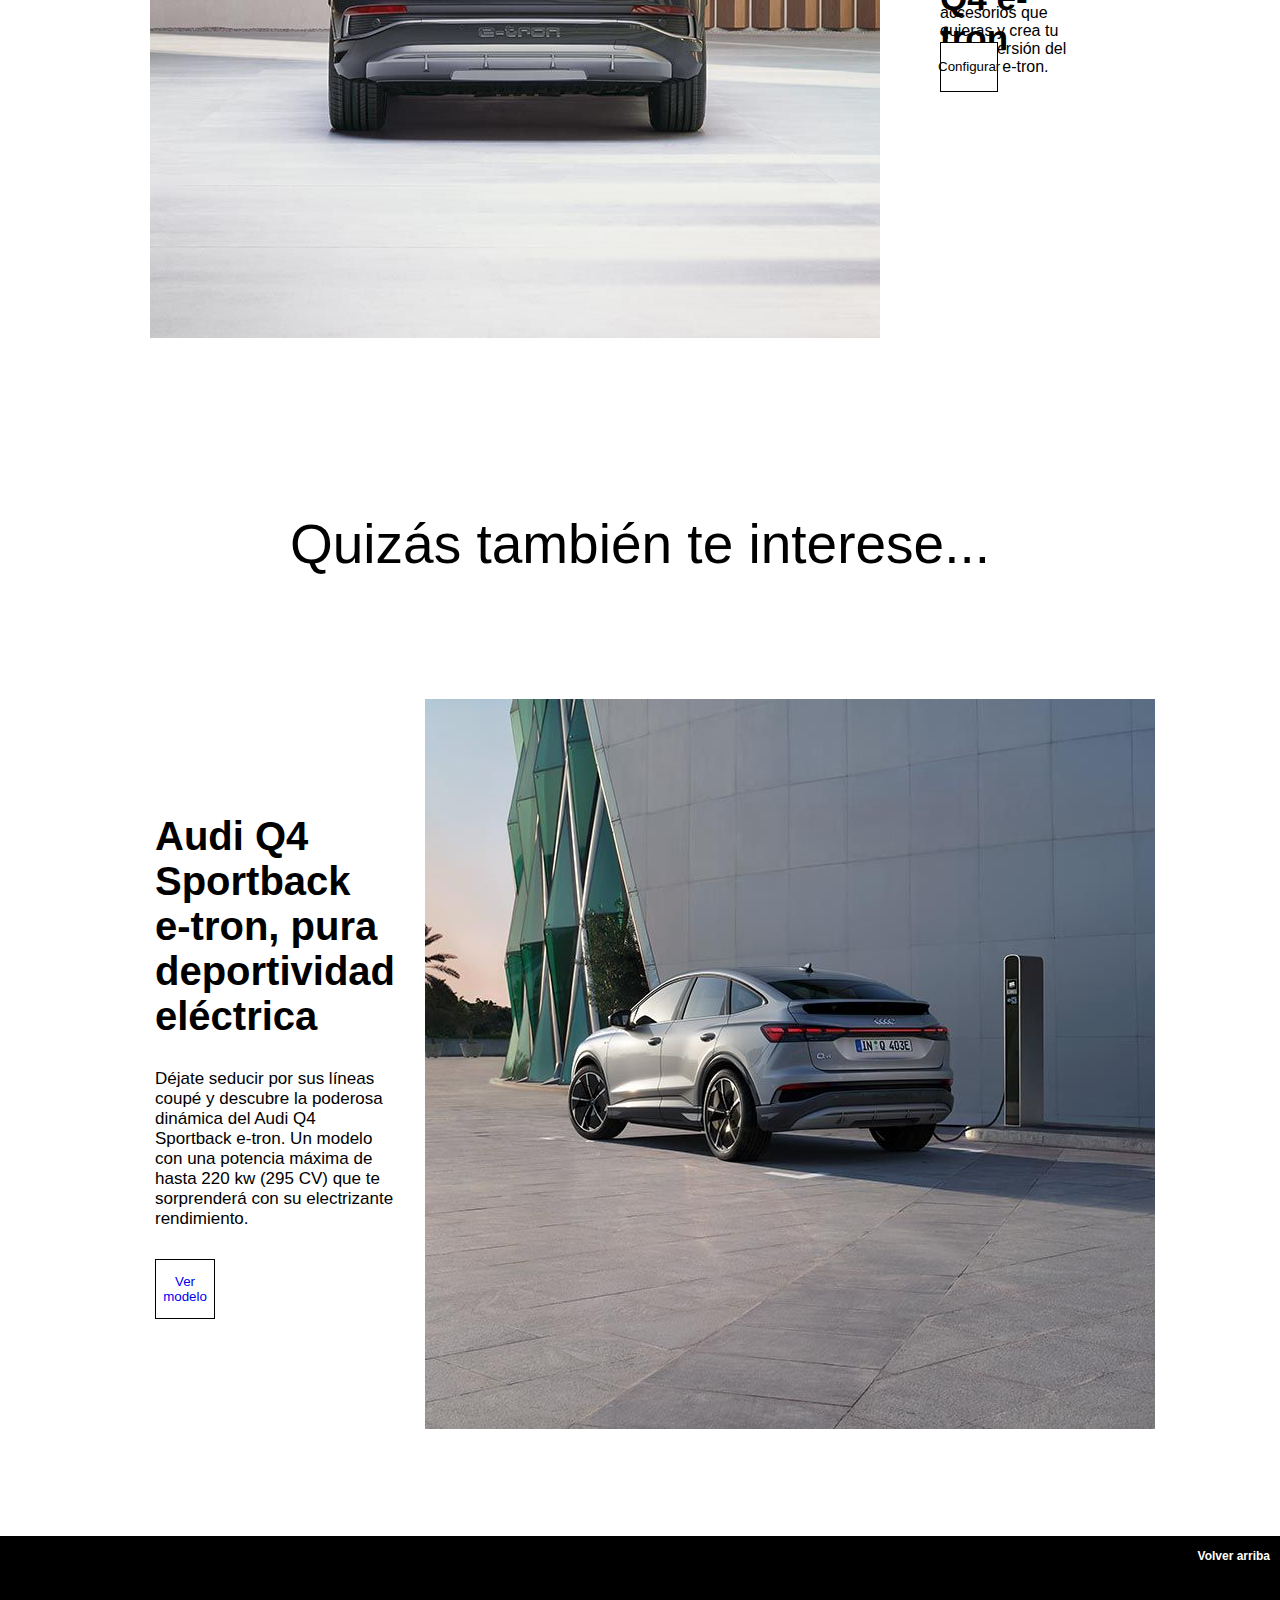
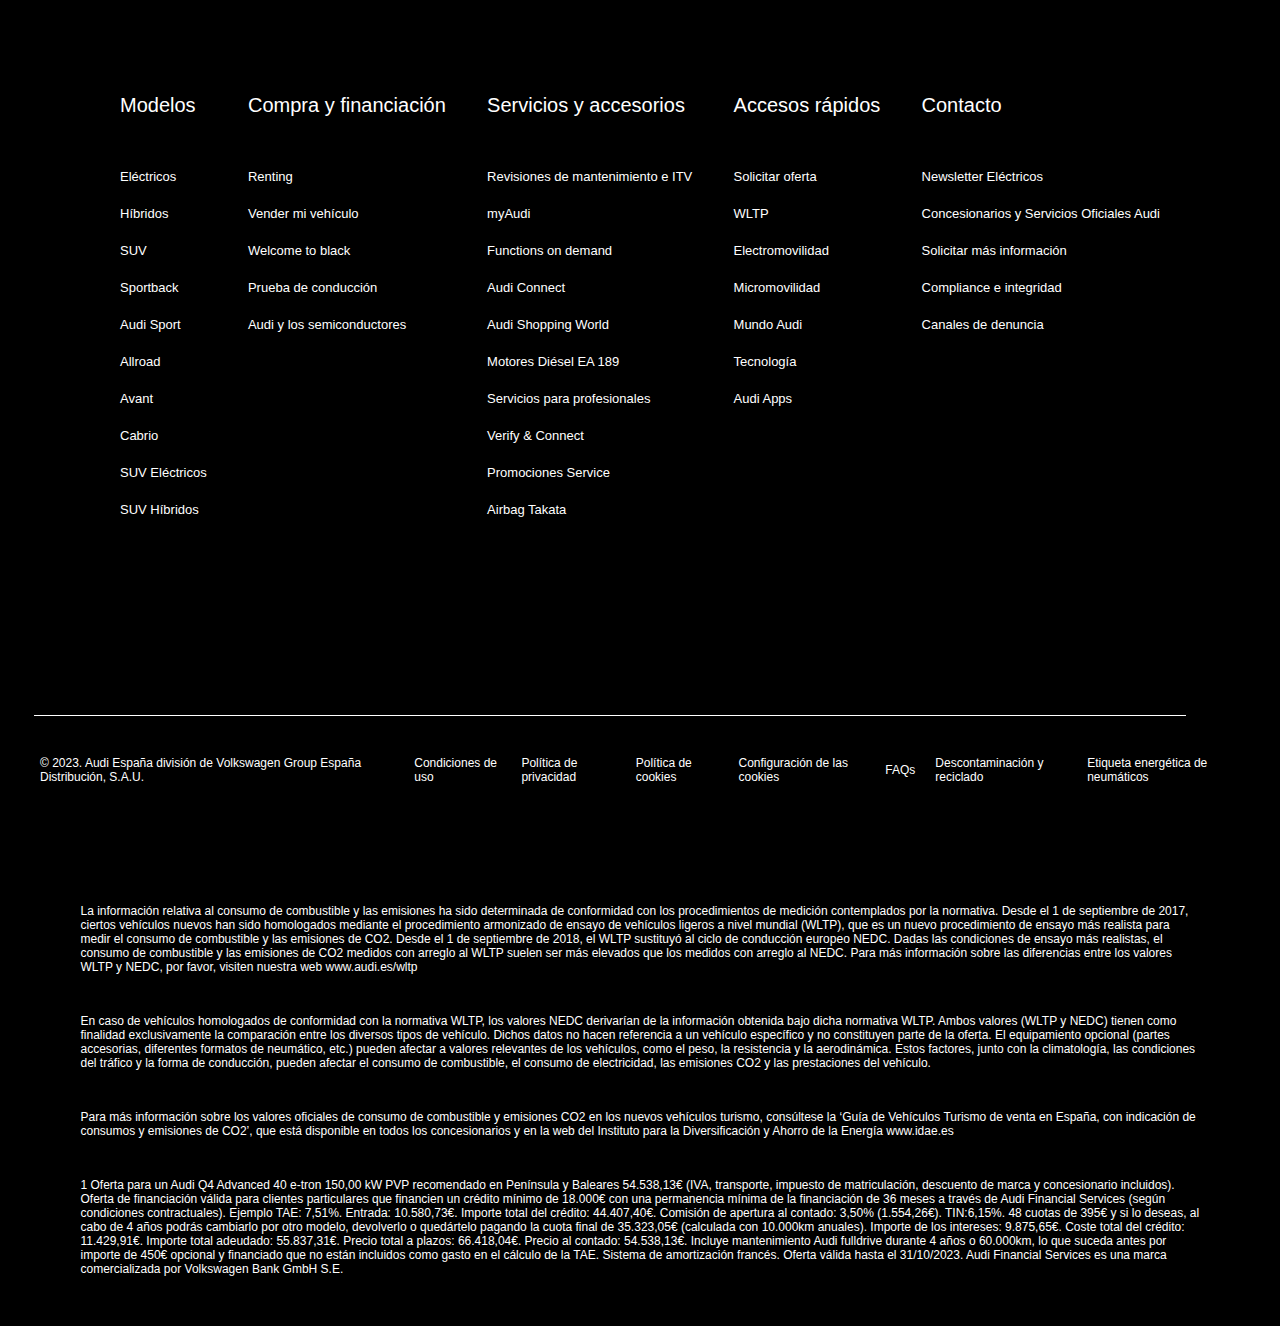
==== commit ab865d8d: "return footer done" ====
--- a/audi sections/audi-q4/audi-q4.html
+++ b/audi sections/audi-q4/audi-q4.html
@@ -5,6 +5,7 @@
     <meta name="viewport" content="width=device-width, initial-scale=1.0">
     <link rel="stylesheet" href="./audi-q4.css">
     <script src="https://kit.fontawesome.com/2baf3a8f8e.js" crossorigin="anonymous"></script>
+    <meta name="theme-color" content="#282749">
     <title>Audi Q4</title>
 </head>
 <body>
@@ -169,6 +170,9 @@
             </section>
 
             <footer class="footer">
+                <div class="return"><a href="#">
+                    <span class="span-return">Volver arriba</span>
+                </a></div>
                 <div class="footer-text">
                     <div class="box-footer">
                         <p class="p-footer">Modelos</p>
--- a/audi sections/audi-q4/audi-q4.css
+++ b/audi sections/audi-q4/audi-q4.css
@@ -390,6 +390,18 @@
     height: auto;
 }
 
+.return {
+    display: flex;
+    justify-content: flex-end;
+    padding: 10px;
+}
+
+.span-return {
+    color: white;
+    font-size: 12px;
+    font-weight: 600;
+}
+
 .footer-text {
     margin: 10px;
     padding:100px;
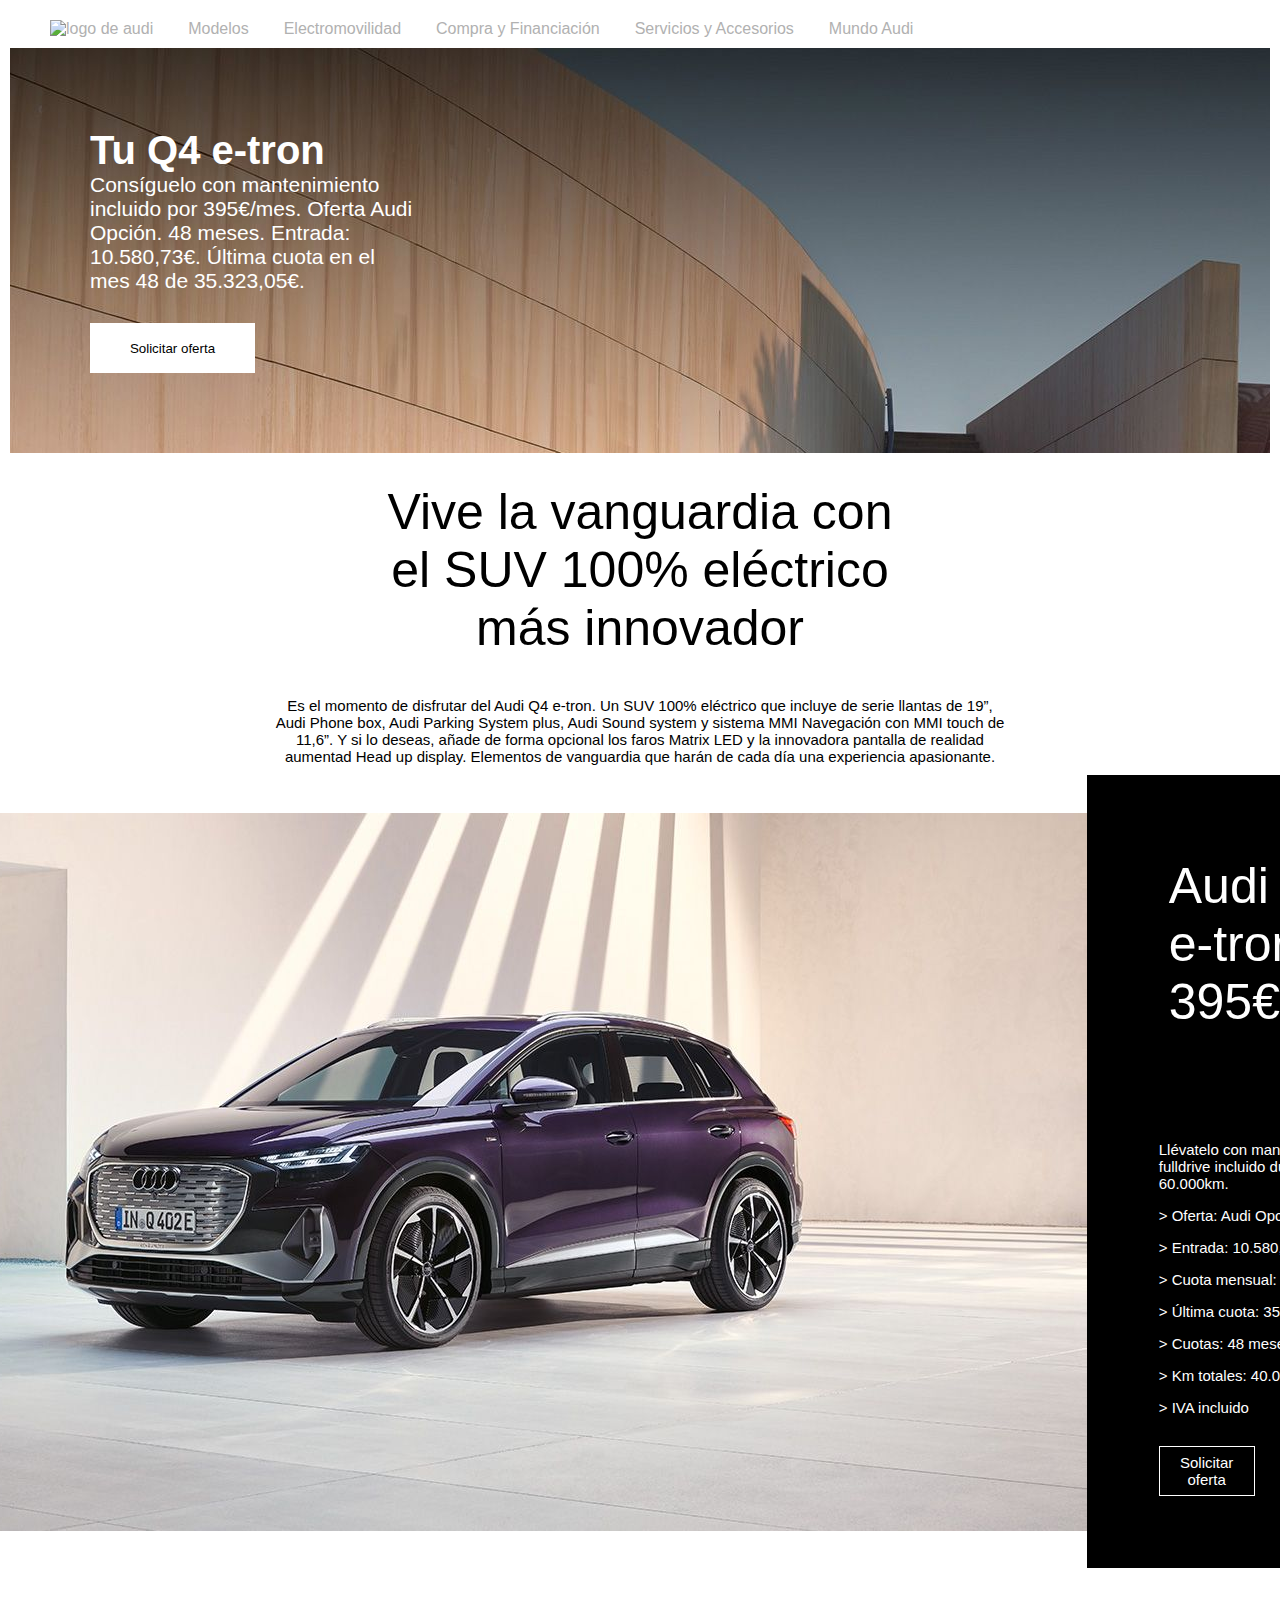
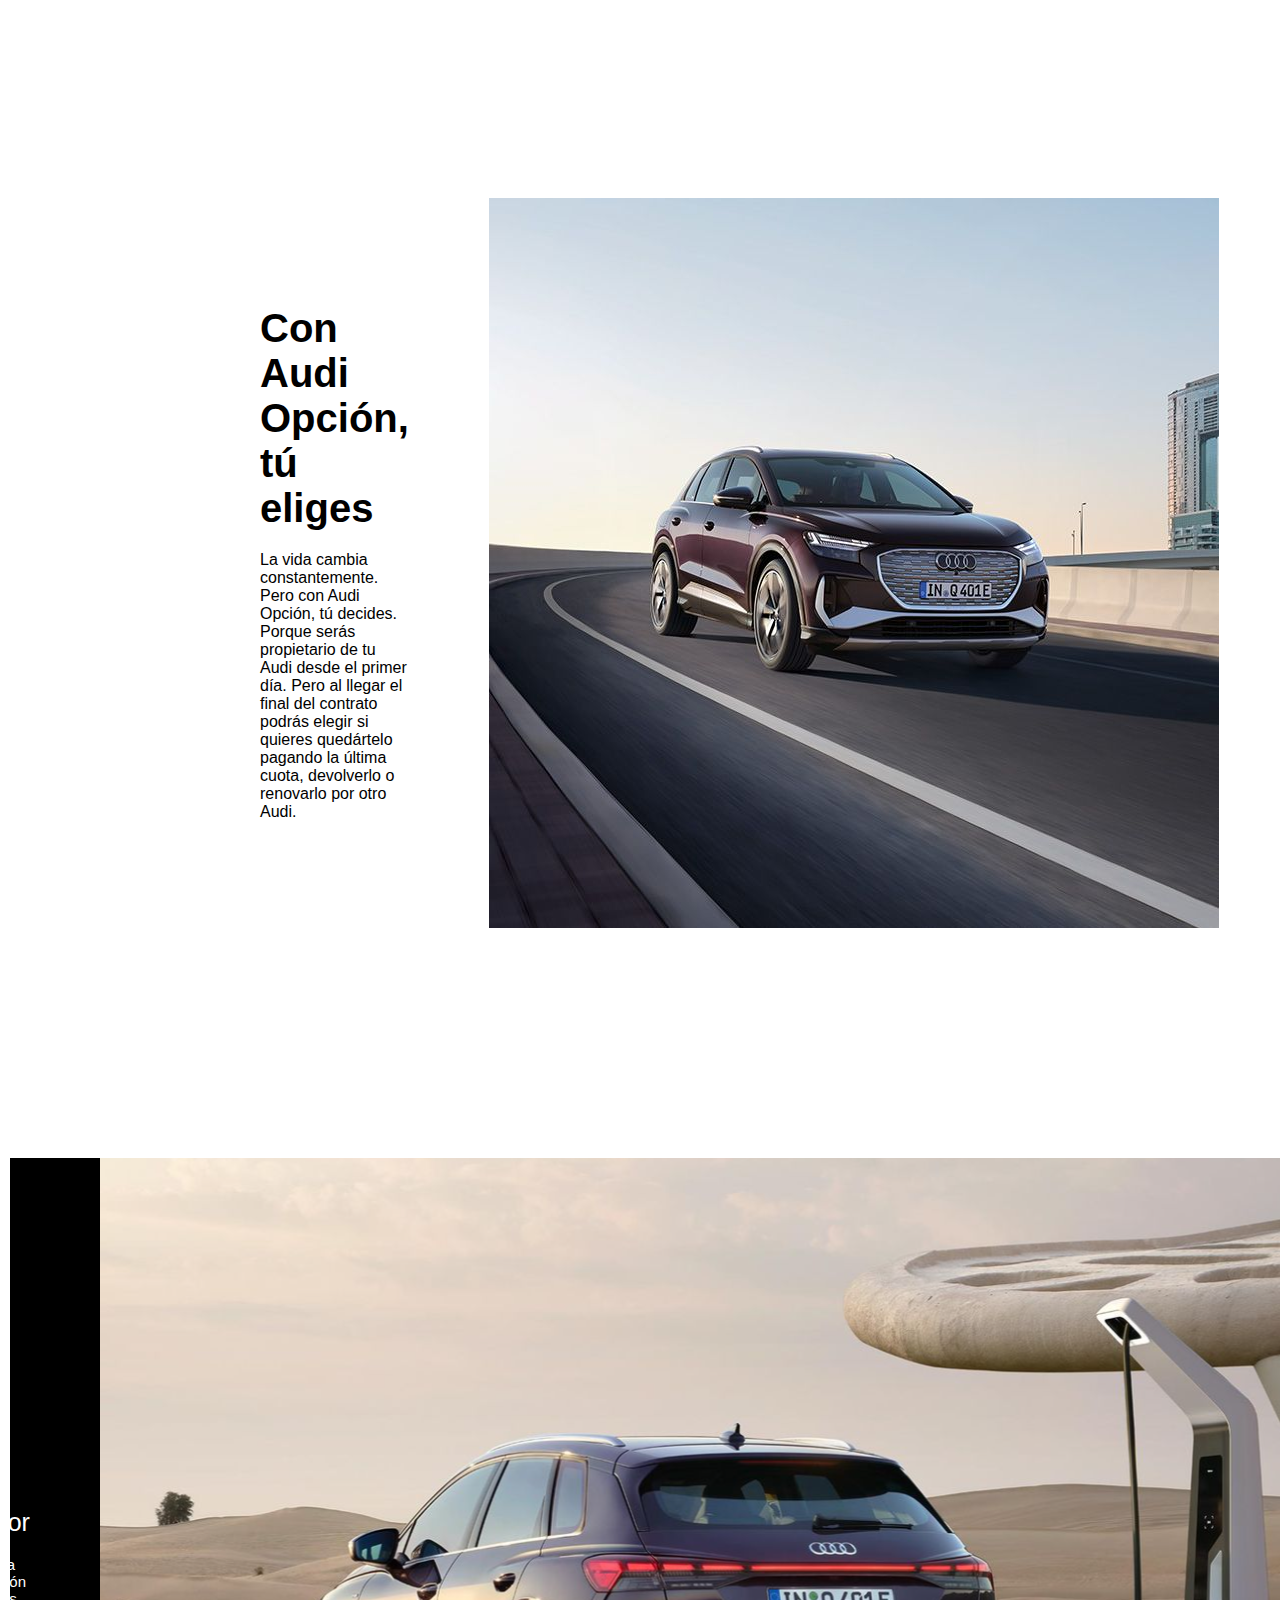
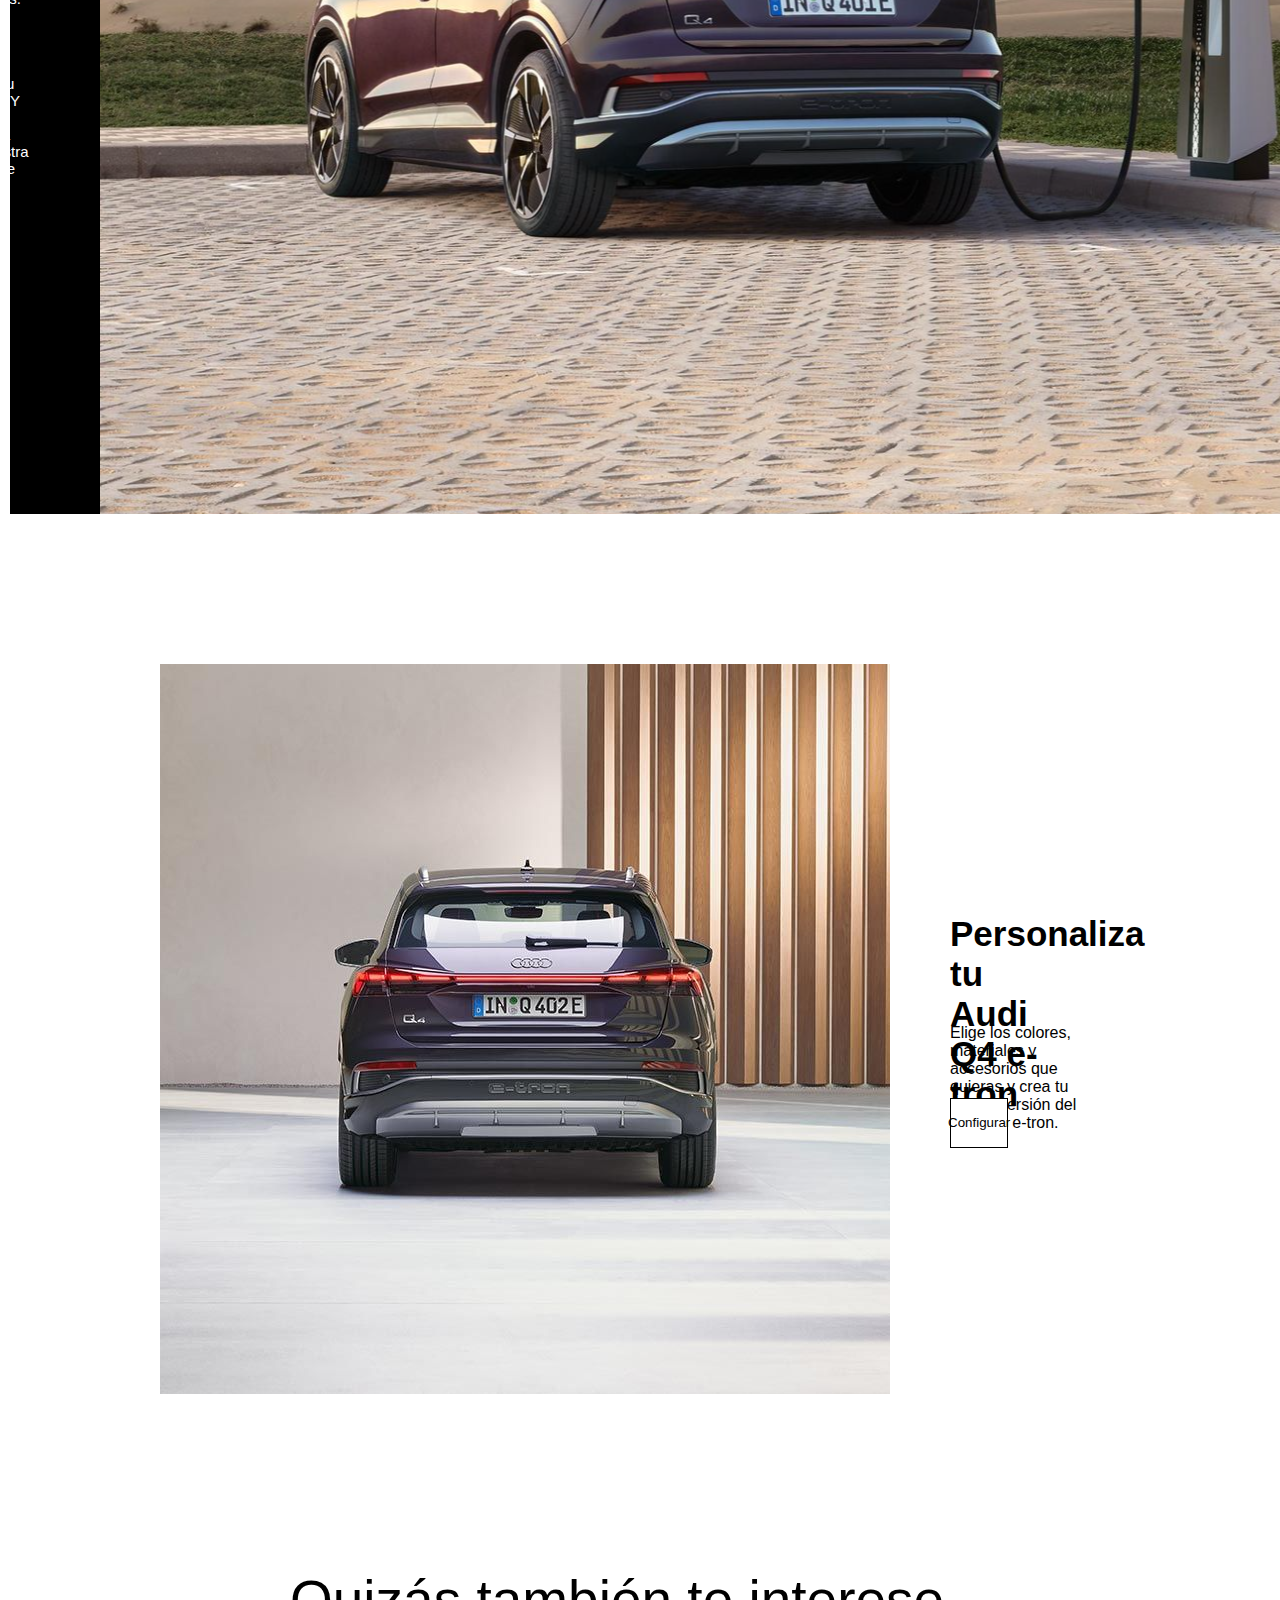
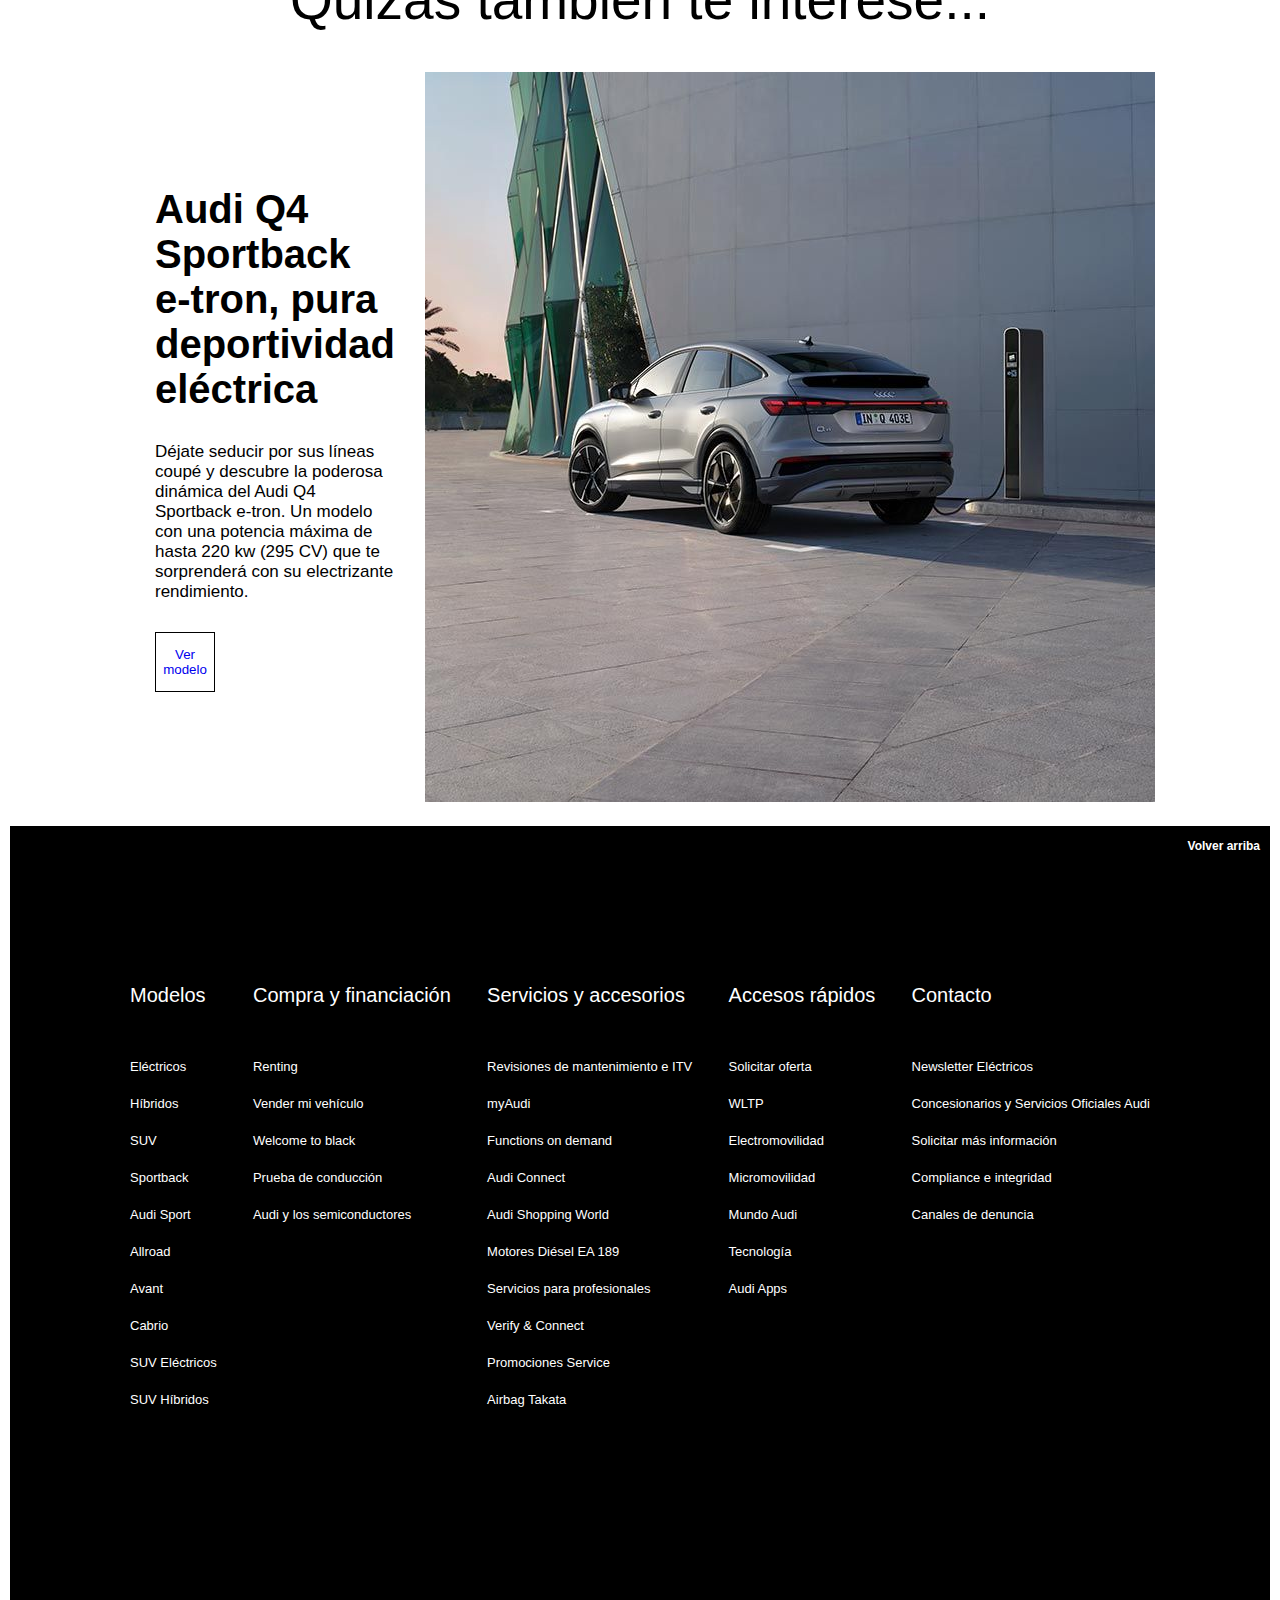
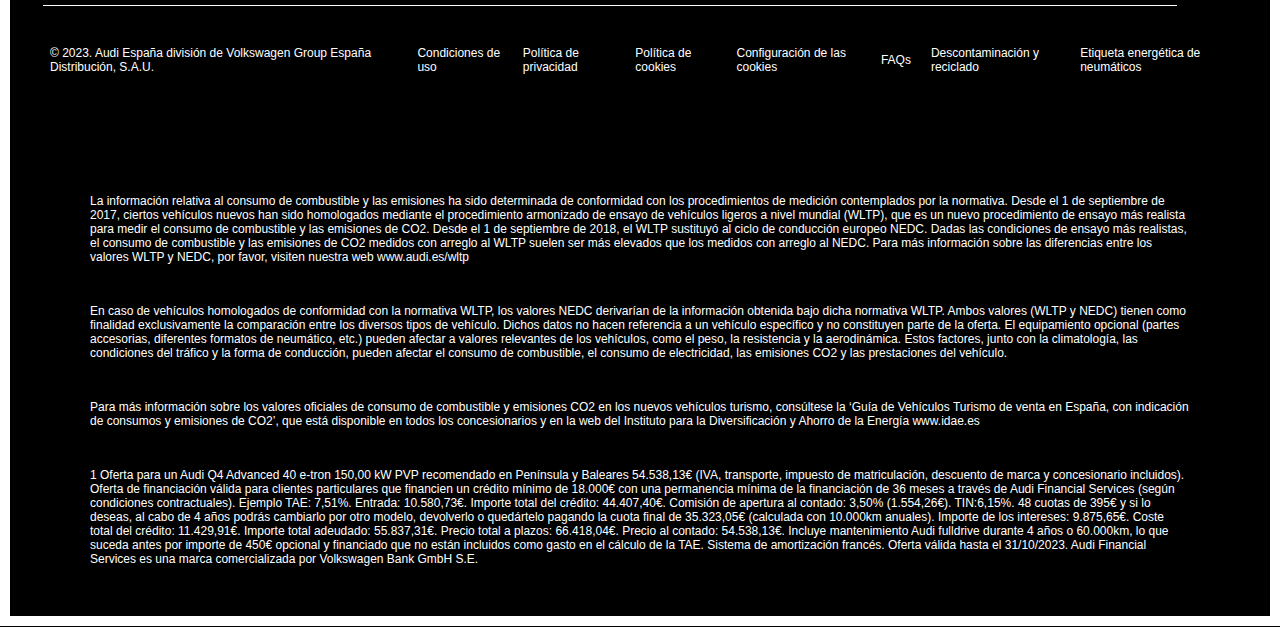
==== commit d7578eab: "format document html.index" ====
--- a/audi sections/audi-q4/audi-q4.html
+++ b/audi sections/audi-q4/audi-q4.html
@@ -1,290 +1,436 @@
 <!DOCTYPE html>
 <html lang="en">
-<head>
-    <meta charset="UTF-8">
-    <meta name="viewport" content="width=device-width, initial-scale=1.0">
-    <link rel="stylesheet" href="./audi-q4.css">
-    <script src="https://kit.fontawesome.com/2baf3a8f8e.js" crossorigin="anonymous"></script>
-    <meta name="theme-color" content="#282749">
+  <head>
+    <meta charset="UTF-8" />
+    <meta name="viewport" content="width=device-width, initial-scale=1.0" />
+    <link rel="stylesheet" href="./audi-q4.css" />
+    <script
+      src="https://kit.fontawesome.com/2baf3a8f8e.js"
+      crossorigin="anonymous"
+    ></script>
+    <meta name="theme-color" content="#282749" />
     <title>Audi Q4</title>
-</head>
-<body>
+  </head>
+  <body>
     <div class="root">
-        <header class="header">
-            <div class="header-box">
-                <div class="nav">
-                    <div class="nav-left">
-                        <a href="../../index.html"><span><img src="https://upload.wikimedia.org/wikipedia/commons/thumb/9/92/Audi-Logo_2016.svg/640px-Audi-Logo_2016.svg.png"  width="60px"  alt="logo de audi"></span> </a>
-                                
-                                <span><a href="#">Modelos</a></span>
-                                <span><a href="#">Electromovilidad</a></span>
-                                <span><a href="#">Compra y Financiación</a></span>
-                                <span><a href="#">Servicios y Accesorios</a></span>
-                                <span><a href="#">Mundo Audi</a></span>
-                            </div>
-                            <div class="nav-right">
-                                <span><a href="#"><i class="fa-solid fa-magnifying-glass fa-shake" style="color: #000000;"></i></a></span>
-                            </div>
-                        </div>
-                </div>
-            </div>
-            <section class="info-q4">
-                <div class="box-info-q4">
-                    <h1 class="h1_q4">Tu Q4 e-tron</h1>
-                    <h2 class="h2_q4">
-                        Consíguelo con mantenimiento incluido por 395€/mes. Oferta Audi Opción. 48 meses. Entrada: 10.580,73€. Última cuota en el mes 48 de 35.323,05€. 
-                    </h2>
-                    <button class="button_q4">
-                        <a href="#"><p class="p_q4">Solicitar oferta</p></a>
-                    </button>
-                </div>
-            </section>
-            <section class="caption-q4">
-                <div class="box-caption-q4">
-                    <h3 class="h3_caption">
-                        Vive la vanguardia con el SUV 100% eléctrico más innovador
-                    </h3>
-                    <p class="p_caption">
-                        Es el momento de disfrutar del Audi Q4 e-tron. Un SUV 100% eléctrico que incluye de serie llantas de 19”, Audi Phone box, Audi Parking System plus, Audi Sound system y sistema MMI Navegación con MMI touch de 11,6”. Y si lo deseas, añade de forma opcional los faros Matrix LED y la innovadora pantalla de realidad aumentad Head up display. Elementos de vanguardia que harán de cada día una experiencia apasionante.
-                    </p>
-                </div>
-            </section>
-
-            <section class="audi-q4-info">
-                <div class="box-audi-q4">
-                    <div class="img-audi-q4">
-                        <img src="../../assets/audi-q4-car.jpg" alt="">
-                    </div>
-                    <div class="information-audi-q4">
-                        <h3 class="h3-information">
-                            Audi Q4 e-tron por 395€/mes
-                        </h3>
-                        <p class="p-information">
-                            Llévatelo con mantenimiento Audi fulldrive incluido durante 4 años o 60.000km.
-                        </p>
-                        <lu class="lu-information">
-                            <li class="li-information">
-                                <p class="p-information"> > Oferta: Audi Opción.</p>
-                            </li>
-                            <li class="li-information">
-                                <p class="p-information"> > Entrada: 10.580,73€.</p>
-                            </li>
-                            <li class="li-information">
-                                <p class="p-information"> > Cuota mensual: 395€.</p>
-                            </li>
-                            <li class="li-information">
-                                <p class="p-information"> > Última cuota: 35.323,05€.</p>
-                            </li>
-                            <li class="li-information">
-                                <p class="p-information"> > Cuotas: 48 meses.</p>
-                            </li>
-                            <li class="li-information">
-                                <p class="p-information"> > Km totales: 40.000</p>
-                            </li>
-                            <li class="li-information">
-                                <p class="p-information"> > IVA incluido</p>
-                            </li>
-                        </lu>
-                        <button class="button-information">
-                            <a href="#">
-                                <p class="p-information">
-                                    Solicitar oferta
-                                </p>
-                            </a>
-                        </button>
-                    </div>
-                </div>
-            </section>
-
-            <section class="audi-option">
-                <div class="box-audi-option">
-                    <div class="audi-option-text">
-                        <h4 class="h4-audi-option">
-                            Con Audi Opción, tú eliges
-                        </h4>
-                        <p class="p-audi-option">
-                            La vida cambia constantemente. Pero con Audi Opción, tú decides. Porque serás propietario de tu Audi desde el primer día. Pero al llegar el final del contrato podrás elegir si quieres quedártelo pagando la última cuota, devolverlo o renovarlo por otro Audi.
-                        </p>
-                    </div>
-                    <div class="audi-option-img">
-                        <img src="../../assets/audi-option-q4.jpg" alt="">
-                    </div>
-                </div>
-            </section>
-
-            <section class="innovation-design">
-                <div class="box-innovation-design">
-                    <div class="innovation-design-text">
-                        <h5 class="h5-innovation-design">
-                        Diseño innovador
-                    </h5>
-                    <p class="p-innovation-design">
-                        Su poderoso frontal es toda una declaración de intenciones. Los pasos de rueda acentuados muestran claramente su deportividad. Y su aerodinámica general muestra su carácter de vanguardia.
-                    </p></div>
-                    <div class="img-innovation-design">
-                        <img src="../../assets/innovation-design-q4.PNG" alt="">
-                    </div>
-                </div>
-            </section>
-
-            <section class="customize-audi">
-                <div class="box-customize-audi">
-                    <div class="customize-img">
-                        <img src="../../assets/customize-audi.jpg" alt="">
-                    </div>
-                    <div class="customize-text">
-                        <h4 class="h4-customize">
-                            Personaliza tu Audi Q4 e-tron
-                        </h4>
-                        <p class="p-customize">
-                            Elige los colores, materiales y accesorios que quieras y crea tu propia versión del Audi Q4 e-tron.
-                        </p>
-                        <button class="button-customize">
-                            <a href="#"><p class="p-customize">Configurar</p></a>
-                        </button>
-                    </div>
-                </div>
-            </section>
-
-            <h4 class="h4-sportback">
-                Quizás también te interese...
-            </h4>
-
-            <section class="audi-q4-sportback">
-                <div class="box-audi-sportback">
-                    <div class="sportback-text">
-                        <h4 class="h4-sportback-text">
-                            Audi Q4 Sportback e-tron, pura deportividad eléctrica
-                        </h4>
-                        <p class="p-sportback-text">
-                            Déjate seducir por sus líneas coupé y descubre la poderosa dinámica del Audi Q4 Sportback e-tron. Un modelo con una potencia máxima de hasta 220 kw (295 CV) que te sorprenderá con su electrizante rendimiento.
-                        </p>
-                        <button class="button-sportback">
-                            <a href="#"><p class="p-button-sportback-text">Ver modelo</p></a>
-                        </button>
-                    </div>
-                    <div class="img-sportback">
-                        <img src="../../assets/audi-sportback.jpg" alt="">
-                    </div>
-                </div>
-            </section>
-
-            <footer class="footer">
-                <div class="return"><a href="#">
-                    <span class="span-return">Volver arriba</span>
-                </a></div>
-                <div class="footer-text">
-                    <div class="box-footer">
-                        <p class="p-footer">Modelos</p>
-                        <lu class="lu-footer">
-                            <li class="li-footer"><a href="#">Eléctricos</a></li>
-                            <li class="li-footer"><a href="#">Híbridos</a></li>
-                            <li class="li-footer"><a href="#">SUV</a></li>
-                            <li class="li-footer"><a href="#">Sportback</a></li>
-                            <li class="li-footer"><a href="#">Audi Sport</a></li>
-                            <li class="li-footer"><a href="#">Allroad</a></li>
-                            <li class="li-footer"><a href="#">Avant</a></li>
-                            <li class="li-footer"><a href="#">Cabrio</a></li>
-                            <li class="li-footer"><a href="#">SUV Eléctricos</a></li>
-                            <li class="li-footer"><a href="#">SUV Híbridos</a></li>
-                        </lu>
-                    </div>
-
-                    <div class="box-footer">
-                        <p class="p-footer">Compra y financiación</p>
-                        <lu class="lu-footer">
-                            <li class="li-footer"><a href="#">Renting</a></li>
-                            <li class="li-footer"><a href="#">Vender mi vehículo</a></li>
-                            <li class="li-footer"><a href="#">Welcome to black</a></li>
-                            <li class="li-footer"><a href="#">Prueba de conducción</a></li>
-                            <li class="li-footer"><a href="#">Audi y los semiconductores</a></li>
-                        </lu>
-                    </div>
-
-                    <div class="box-footer">
-                        <p class="p-footer">Servicios y accesorios</p>
-                        <lu class="lu-footer">
-                            <li class="li-footer"><a href="#">Revisiones de mantenimiento e ITV</a></li>
-                            <li class="li-footer"><a href="#">myAudi</a></li>
-                            <li class="li-footer"><a href="#">Functions on demand</a></li>
-                            <li class="li-footer"><a href="#">Audi Connect</a></li>
-                            <li class="li-footer"><a href="#">Audi Shopping World</a></li>
-                            <li class="li-footer"><a href="#">Motores Diésel EA 189</a></li>
-                            <li class="li-footer"><a href="#">Servicios para profesionales</a></li>
-                            <li class="li-footer"><a href="#">Verify & Connect</a></li>
-                            <li class="li-footer"><a href="#">Promociones Service</a></li>
-                            <li class="li-footer"><a href="#">Airbag Takata</a></li>
-                        </lu>
-                    </div>
-
-                    <div class="box-footer">
-                        <p class="p-footer">Accesos rápidos</p>
-                        <lu class="lu-footer">
-                            <li class="li-footer"><a href="#">Solicitar oferta</a></li>
-                            <li class="li-footer"><a href="#">WLTP</a></li>
-                            <li class="li-footer"><a href="#">Electromovilidad</a></li>
-                            <li class="li-footer"><a href="#">Micromovilidad</a></li>
-                            <li class="li-footer"><a href="#">Mundo Audi</a></li>
-                            <li class="li-footer"><a href="#">Tecnología</a></li>
-                            <li class="li-footer"><a href="#">Audi Apps</a></li>
-                        </lu>
-                    </div>
-
-                    <div class="box-footer">
-                        <p class="p-footer">Contacto</p>
-                        <lu class="lu-footer">
-                            <li class="li-footer"><a href="#">Newsletter Eléctricos</a></li>
-                            <li class="li-footer"><a href="#">Concesionarios y Servicios Oficiales Audi</a></li>
-                            <li class="li-footer"><a href="#">Solicitar más información</a></li>
-                            <li class="li-footer"><a href="#">Compliance e integridad</a></li>
-                            <li class="li-footer"><a href="#">Canales de denuncia</a></li>
-                        </lu>
-                    </div>
-                </div>
-
-                <div class="box-rrss">
-                    <div class="rrss-li">
-                        <li class="lu-rrss">
-                            <li class="li-rrss"><a href="#"><i class="fa-brands fa-facebook fa-2xl" style="color: #ffffff;"></i></a></li>
-                            <li class="li-rrss"><a href="#"><i class="fa-brands fa-instagram fa-2xl" style="color: #ffffff;"></i></a></li>
-                            <li class="li-rrss"><a href="#"><i class="fa-brands fa-youtube fa-2xl" style="color: #ffffff;"></i></a></li>
-                            <li class="li-rrss"><a href="#"><i class="fa-brands fa-x-twitter fa-2xl" style="color: #ffffff;"></i></a></li>
-                            <li class="li-rrss"><a href="#"><i class="fa-brands fa-linkedin fa-2xl" style="color: #ffffff;"></i></a></li>
-                        </li>
-                    </div>
-                </div>
-
-                <div class="footer-text-2">
-                    <div class="box-text-2">
-                        <span class="span-text-2">© 2023. Audi España división de Volkswagen Group España Distribución, S.A.U.</span>
-                        <span class="span-text-2"><a href="#">Condiciones de uso</a></span>
-                        <span class="span-text-2"><a href="#">Política de privacidad</a></span>
-                        <span class="span-text-2"><a href="#">Política de cookies</a></span>
-                        <span class="span-text-2"><a href="#">Configuración de las cookies</a></span>
-                        <span class="span-text-2"><a href="#">FAQs</a></span>
-                        <span class="span-text-2"><a href="#">Descontaminación y reciclado</a></span>
-                        <span class="span-text-2"><a href="#">Etiqueta energética de neumáticos</a></span>
-                    </div>
-                </div>
-
-                <div class="footer-text-3">
-                    <div class="box-text-3">
-                        <p class="p-text-3">
-                            La información relativa al consumo de combustible y las emisiones ha sido determinada de conformidad con los procedimientos de medición contemplados por la normativa. Desde el 1 de septiembre de 2017, ciertos vehículos nuevos han sido homologados mediante el procedimiento armonizado de ensayo de vehículos ligeros a nivel mundial (WLTP), que es un nuevo procedimiento de ensayo más realista para medir el consumo de combustible y las emisiones de CO2. Desde el 1 de septiembre de 2018, el WLTP sustituyó al ciclo de conducción europeo NEDC. Dadas las condiciones de ensayo más realistas, el consumo de combustible y las emisiones de CO2 medidos con arreglo al WLTP suelen ser más elevados que los medidos con arreglo al NEDC. Para más información sobre las diferencias entre los valores WLTP y NEDC, por favor, visiten nuestra web www.audi.es/wltp
-                        </p>
-
-                        <p class="p-text-3">
-                            En caso de vehículos homologados de conformidad con la normativa WLTP, los valores NEDC derivarían de la información obtenida bajo dicha normativa WLTP. Ambos valores (WLTP y NEDC) tienen como finalidad exclusivamente la comparación entre los diversos tipos de vehículo. Dichos datos no hacen referencia a un vehículo específico y no constituyen parte de la oferta. El equipamiento opcional (partes accesorias, diferentes formatos de neumático, etc.) pueden afectar a valores relevantes de los vehículos, como el peso, la resistencia y la aerodinámica. Estos factores, junto con la climatología, las condiciones del tráfico y la forma de conducción, pueden afectar el consumo de combustible, el consumo de electricidad, las emisiones CO2 y las prestaciones del vehículo.
-                        </p>
-
-                        <p class="p-text-3">
-                            Para más información sobre los valores oficiales de consumo de combustible y emisiones CO2 en los nuevos vehículos turismo, consúltese la ‘Guía de Vehículos Turismo de venta en España, con indicación de consumos y emisiones de CO2’, que está disponible en todos los concesionarios y en la web del Instituto para la Diversificación y Ahorro de la Energía www.idae.es
-                        </p>
-                            <p class="p-text-3">
-                                1  Oferta para un Audi Q4 Advanced 40 e-tron 150,00 kW PVP recomendado en Península y Baleares 54.538,13€ (IVA, transporte, impuesto de matriculación, descuento de marca y concesionario incluidos). Oferta de financiación válida para clientes particulares que financien un crédito mínimo de 18.000€ con una permanencia mínima de la financiación de 36 meses a través de Audi Financial Services (según condiciones contractuales). Ejemplo TAE: 7,51%. Entrada: 10.580,73€. Importe total del crédito: 44.407,40€. Comisión de apertura al contado: 3,50% (1.554,26€). TIN:6,15%. 48 cuotas de 395€ y si lo deseas, al cabo de 4 años podrás cambiarlo por otro modelo, devolverlo o quedártelo pagando la cuota final de 35.323,05€ (calculada con 10.000km anuales). Importe de los intereses: 9.875,65€. Coste total del crédito: 11.429,91€. Importe total adeudado: 55.837,31€. Precio total a plazos: 66.418,04€. Precio al contado: 54.538,13€. Incluye mantenimiento Audi fulldrive durante 4 años o 60.000km, lo que suceda antes por importe de 450€ opcional y financiado que no están incluidos como gasto en el cálculo de la TAE. Sistema de amortización francés. Oferta válida hasta el 31/10/2023. Audi Financial Services es una marca comercializada por Volkswagen Bank GmbH S.E.
-                            </p>
-                    </div>
-                </div>
-            </footer>
-</body>
-</html>+      <header class="header">
+        <div class="header-box">
+          <div class="nav">
+            <div class="nav-left">
+              <a href="../../index.html"
+                ><span
+                  ><img
+                    src="https://upload.wikimedia.org/wikipedia/commons/thumb/9/92/Audi-Logo_2016.svg/640px-Audi-Logo_2016.svg.png"
+                    width="60px"
+                    alt="logo de audi"
+                /></span>
+              </a>
+
+              <span><a href="#">Modelos</a></span>
+              <span><a href="#">Electromovilidad</a></span>
+              <span><a href="#">Compra y Financiación</a></span>
+              <span><a href="#">Servicios y Accesorios</a></span>
+              <span><a href="#">Mundo Audi</a></span>
+            </div>
+            <div class="nav-right">
+              <span
+                ><a href="#"
+                  ><i
+                    class="fa-solid fa-magnifying-glass fa-shake"
+                    style="color: #000000"
+                  ></i></a
+              ></span>
+            </div>
+          </div>
+        </div>
+
+        <section class="info-q4">
+          <div class="box-info-q4">
+            <h1 class="h1_q4">Tu Q4 e-tron</h1>
+            <h2 class="h2_q4">
+              Consíguelo con mantenimiento incluido por 395€/mes. Oferta Audi
+              Opción. 48 meses. Entrada: 10.580,73€. Última cuota en el mes 48
+              de 35.323,05€.
+            </h2>
+            <button class="button_q4">
+              <a href="../form-audi-q4/form-q4.html"
+                ><p class="p_q4">Solicitar oferta</p></a
+              >
+            </button>
+          </div>
+        </section>
+        <section class="caption-q4">
+          <div class="box-caption-q4">
+            <h3 class="h3_caption">
+              Vive la vanguardia con el SUV 100% eléctrico más innovador
+            </h3>
+            <p class="p_caption">
+              Es el momento de disfrutar del Audi Q4 e-tron. Un SUV 100%
+              eléctrico que incluye de serie llantas de 19”, Audi Phone box,
+              Audi Parking System plus, Audi Sound system y sistema MMI
+              Navegación con MMI touch de 11,6”. Y si lo deseas, añade de forma
+              opcional los faros Matrix LED y la innovadora pantalla de realidad
+              aumentad Head up display. Elementos de vanguardia que harán de
+              cada día una experiencia apasionante.
+            </p>
+          </div>
+        </section>
+
+        <section class="audi-q4-info">
+          <div class="box-audi-q4">
+            <div class="img-audi-q4">
+              <img src="../../assets/audi-q4-car.jpg" alt="" />
+            </div>
+            <div class="information-audi-q4">
+              <h3 class="h3-information">Audi Q4 e-tron por 395€/mes</h3>
+              <p class="p-information">
+                Llévatelo con mantenimiento Audi fulldrive incluido durante 4
+                años o 60.000km.
+              </p>
+              <lu class="lu-information">
+                <li class="li-information">
+                  <p class="p-information">> Oferta: Audi Opción.</p>
+                </li>
+                <li class="li-information">
+                  <p class="p-information">> Entrada: 10.580,73€.</p>
+                </li>
+                <li class="li-information">
+                  <p class="p-information">> Cuota mensual: 395€.</p>
+                </li>
+                <li class="li-information">
+                  <p class="p-information">> Última cuota: 35.323,05€.</p>
+                </li>
+                <li class="li-information">
+                  <p class="p-information">> Cuotas: 48 meses.</p>
+                </li>
+                <li class="li-information">
+                  <p class="p-information">> Km totales: 40.000</p>
+                </li>
+                <li class="li-information">
+                  <p class="p-information">> IVA incluido</p>
+                </li>
+              </lu>
+              <button class="button-information">
+                <a href="#">
+                  <p class="p-information">Solicitar oferta</p>
+                </a>
+              </button>
+            </div>
+          </div>
+        </section>
+
+        <section class="audi-option">
+          <div class="box-audi-option">
+            <div class="audi-option-text">
+              <h4 class="h4-audi-option">Con Audi Opción, tú eliges</h4>
+              <p class="p-audi-option">
+                La vida cambia constantemente. Pero con Audi Opción, tú decides.
+                Porque serás propietario de tu Audi desde el primer día. Pero al
+                llegar el final del contrato podrás elegir si quieres quedártelo
+                pagando la última cuota, devolverlo o renovarlo por otro Audi.
+              </p>
+            </div>
+            <div class="audi-option-img">
+              <img src="../../assets/audi-option-q4.jpg" alt="" />
+            </div>
+          </div>
+        </section>
+
+        <section class="innovation-design">
+          <div class="box-innovation-design">
+            <div class="innovation-design-text">
+              <h5 class="h5-innovation-design">Diseño innovador</h5>
+              <p class="p-innovation-design">
+                Su poderoso frontal es toda una declaración de intenciones. Los
+                pasos de rueda acentuados muestran claramente su deportividad. Y
+                su aerodinámica general muestra su carácter de vanguardia.
+              </p>
+            </div>
+            <div class="img-innovation-design">
+              <img src="../../assets/innovation-design-q4.PNG" alt="" />
+            </div>
+          </div>
+        </section>
+
+        <section class="customize-audi">
+          <div class="box-customize-audi">
+            <div class="customize-img">
+              <img src="../../assets/customize-audi.jpg" alt="" />
+            </div>
+            <div class="customize-text">
+              <h4 class="h4-customize">Personaliza tu Audi Q4 e-tron</h4>
+              <p class="p-customize">
+                Elige los colores, materiales y accesorios que quieras y crea tu
+                propia versión del Audi Q4 e-tron.
+              </p>
+              <button class="button-customize">
+                <a href="#"><p class="p-customize">Configurar</p></a>
+              </button>
+            </div>
+          </div>
+        </section>
+
+        <h4 class="h4-sportback">Quizás también te interese...</h4>
+
+        <section class="audi-q4-sportback">
+          <div class="box-audi-sportback">
+            <div class="sportback-text">
+              <h4 class="h4-sportback-text">
+                Audi Q4 Sportback e-tron, pura deportividad eléctrica
+              </h4>
+              <p class="p-sportback-text">
+                Déjate seducir por sus líneas coupé y descubre la poderosa
+                dinámica del Audi Q4 Sportback e-tron. Un modelo con una
+                potencia máxima de hasta 220 kw (295 CV) que te sorprenderá con
+                su electrizante rendimiento.
+              </p>
+              <button class="button-sportback">
+                <a href="#"
+                  ><p class="p-button-sportback-text">Ver modelo</p></a
+                >
+              </button>
+            </div>
+            <div class="img-sportback">
+              <img src="../../assets/audi-sportback.jpg" alt="" />
+            </div>
+          </div>
+        </section>
+
+        <footer class="footer">
+          <div class="return">
+            <a href="#">
+              <span class="span-return">Volver arriba</span>
+            </a>
+          </div>
+          <div class="footer-text">
+            <div class="box-footer">
+              <p class="p-footer">Modelos</p>
+              <lu class="lu-footer">
+                <li class="li-footer"><a href="#">Eléctricos</a></li>
+                <li class="li-footer"><a href="#">Híbridos</a></li>
+                <li class="li-footer"><a href="#">SUV</a></li>
+                <li class="li-footer"><a href="#">Sportback</a></li>
+                <li class="li-footer"><a href="#">Audi Sport</a></li>
+                <li class="li-footer"><a href="#">Allroad</a></li>
+                <li class="li-footer"><a href="#">Avant</a></li>
+                <li class="li-footer"><a href="#">Cabrio</a></li>
+                <li class="li-footer"><a href="#">SUV Eléctricos</a></li>
+                <li class="li-footer"><a href="#">SUV Híbridos</a></li>
+              </lu>
+            </div>
+
+            <div class="box-footer">
+              <p class="p-footer">Compra y financiación</p>
+              <lu class="lu-footer">
+                <li class="li-footer"><a href="#">Renting</a></li>
+                <li class="li-footer"><a href="#">Vender mi vehículo</a></li>
+                <li class="li-footer"><a href="#">Welcome to black</a></li>
+                <li class="li-footer"><a href="#">Prueba de conducción</a></li>
+                <li class="li-footer">
+                  <a href="#">Audi y los semiconductores</a>
+                </li>
+              </lu>
+            </div>
+
+            <div class="box-footer">
+              <p class="p-footer">Servicios y accesorios</p>
+              <lu class="lu-footer">
+                <li class="li-footer">
+                  <a href="#">Revisiones de mantenimiento e ITV</a>
+                </li>
+                <li class="li-footer"><a href="#">myAudi</a></li>
+                <li class="li-footer"><a href="#">Functions on demand</a></li>
+                <li class="li-footer"><a href="#">Audi Connect</a></li>
+                <li class="li-footer"><a href="#">Audi Shopping World</a></li>
+                <li class="li-footer"><a href="#">Motores Diésel EA 189</a></li>
+                <li class="li-footer">
+                  <a href="#">Servicios para profesionales</a>
+                </li>
+                <li class="li-footer"><a href="#">Verify & Connect</a></li>
+                <li class="li-footer"><a href="#">Promociones Service</a></li>
+                <li class="li-footer"><a href="#">Airbag Takata</a></li>
+              </lu>
+            </div>
+
+            <div class="box-footer">
+              <p class="p-footer">Accesos rápidos</p>
+              <lu class="lu-footer">
+                <li class="li-footer"><a href="#">Solicitar oferta</a></li>
+                <li class="li-footer"><a href="#">WLTP</a></li>
+                <li class="li-footer"><a href="#">Electromovilidad</a></li>
+                <li class="li-footer"><a href="#">Micromovilidad</a></li>
+                <li class="li-footer"><a href="#">Mundo Audi</a></li>
+                <li class="li-footer"><a href="#">Tecnología</a></li>
+                <li class="li-footer"><a href="#">Audi Apps</a></li>
+              </lu>
+            </div>
+
+            <div class="box-footer">
+              <p class="p-footer">Contacto</p>
+              <lu class="lu-footer">
+                <li class="li-footer"><a href="#">Newsletter Eléctricos</a></li>
+                <li class="li-footer">
+                  <a href="#">Concesionarios y Servicios Oficiales Audi</a>
+                </li>
+                <li class="li-footer">
+                  <a href="#">Solicitar más información</a>
+                </li>
+                <li class="li-footer">
+                  <a href="#">Compliance e integridad</a>
+                </li>
+                <li class="li-footer"><a href="#">Canales de denuncia</a></li>
+              </lu>
+            </div>
+          </div>
+
+          <div class="box-rrss">
+            <div class="rrss-li">
+              <li class="lu-rrss"></li>
+              <li class="li-rrss">
+                <a href="https://www.facebook.com/audispain" target="_blank"
+                  ><i
+                    class="fa-brands fa-facebook fa-2xl"
+                    style="color: #ffffff"
+                  ></i
+                ></a>
+              </li>
+              <li class="li-rrss">
+                <a href="https://www.instagram.com/audispain" target="_blank"
+                  ><i
+                    class="fa-brands fa-instagram fa-2xl"
+                    style="color: #ffffff"
+                  ></i
+                ></a>
+              </li>
+              <li class="li-rrss">
+                <a
+                  href="https://www.youtube.com/user/audiespana"
+                  target="_blank"
+                  ><i
+                    class="fa-brands fa-youtube fa-2xl"
+                    style="color: #ffffff"
+                  ></i
+                ></a>
+              </li>
+              <li class="li-rrss">
+                <a href="https://twitter.com/audispain" target="_blank"
+                  ><i
+                    class="fa-brands fa-x-twitter fa-2xl"
+                    style="color: #ffffff"
+                  ></i
+                ></a>
+              </li>
+              <li class="li-rrss">
+                <a
+                  href="https://www.linkedin.com/company/audispain/"
+                  target="_blank"
+                  ><i
+                    class="fa-brands fa-linkedin fa-2xl"
+                    style="color: #ffffff"
+                  ></i
+                ></a>
+              </li>
+            </div>
+          </div>
+
+          <div class="footer-text-2">
+            <div class="box-text-2">
+              <span class="span-text-2"
+                >© 2023. Audi España división de Volkswagen Group España
+                Distribución, S.A.U.</span
+              >
+              <span class="span-text-2"
+                ><a href="#">Condiciones de uso</a></span
+              >
+              <span class="span-text-2"
+                ><a href="#">Política de privacidad</a></span
+              >
+              <span class="span-text-2"
+                ><a href="#">Política de cookies</a></span
+              >
+              <span class="span-text-2"
+                ><a href="#">Configuración de las cookies</a></span
+              >
+              <span class="span-text-2"><a href="#">FAQs</a></span>
+              <span class="span-text-2"
+                ><a href="#">Descontaminación y reciclado</a></span
+              >
+              <span class="span-text-2"
+                ><a href="#">Etiqueta energética de neumáticos</a></span
+              >
+            </div>
+          </div>
+
+          <div class="footer-text-3">
+            <div class="box-text-3">
+              <p class="p-text-3">
+                La información relativa al consumo de combustible y las
+                emisiones ha sido determinada de conformidad con los
+                procedimientos de medición contemplados por la normativa. Desde
+                el 1 de septiembre de 2017, ciertos vehículos nuevos han sido
+                homologados mediante el procedimiento armonizado de ensayo de
+                vehículos ligeros a nivel mundial (WLTP), que es un nuevo
+                procedimiento de ensayo más realista para medir el consumo de
+                combustible y las emisiones de CO2. Desde el 1 de septiembre de
+                2018, el WLTP sustituyó al ciclo de conducción europeo NEDC.
+                Dadas las condiciones de ensayo más realistas, el consumo de
+                combustible y las emisiones de CO2 medidos con arreglo al WLTP
+                suelen ser más elevados que los medidos con arreglo al NEDC.
+                Para más información sobre las diferencias entre los valores
+                WLTP y NEDC, por favor, visiten nuestra web www.audi.es/wltp
+              </p>
+
+              <p class="p-text-3">
+                En caso de vehículos homologados de conformidad con la normativa
+                WLTP, los valores NEDC derivarían de la información obtenida
+                bajo dicha normativa WLTP. Ambos valores (WLTP y NEDC) tienen
+                como finalidad exclusivamente la comparación entre los diversos
+                tipos de vehículo. Dichos datos no hacen referencia a un
+                vehículo específico y no constituyen parte de la oferta. El
+                equipamiento opcional (partes accesorias, diferentes formatos de
+                neumático, etc.) pueden afectar a valores relevantes de los
+                vehículos, como el peso, la resistencia y la aerodinámica. Estos
+                factores, junto con la climatología, las condiciones del tráfico
+                y la forma de conducción, pueden afectar el consumo de
+                combustible, el consumo de electricidad, las emisiones CO2 y las
+                prestaciones del vehículo.
+              </p>
+
+              <p class="p-text-3">
+                Para más información sobre los valores oficiales de consumo de
+                combustible y emisiones CO2 en los nuevos vehículos turismo,
+                consúltese la ‘Guía de Vehículos Turismo de venta en España, con
+                indicación de consumos y emisiones de CO2’, que está disponible
+                en todos los concesionarios y en la web del Instituto para la
+                Diversificación y Ahorro de la Energía www.idae.es
+              </p>
+              <p class="p-text-3">
+                1 Oferta para un Audi Q4 Advanced 40 e-tron 150,00 kW PVP
+                recomendado en Península y Baleares 54.538,13€ (IVA, transporte,
+                impuesto de matriculación, descuento de marca y concesionario
+                incluidos). Oferta de financiación válida para clientes
+                particulares que financien un crédito mínimo de 18.000€ con una
+                permanencia mínima de la financiación de 36 meses a través de
+                Audi Financial Services (según condiciones contractuales).
+                Ejemplo TAE: 7,51%. Entrada: 10.580,73€. Importe total del
+                crédito: 44.407,40€. Comisión de apertura al contado: 3,50%
+                (1.554,26€). TIN:6,15%. 48 cuotas de 395€ y si lo deseas, al
+                cabo de 4 años podrás cambiarlo por otro modelo, devolverlo o
+                quedártelo pagando la cuota final de 35.323,05€ (calculada con
+                10.000km anuales). Importe de los intereses: 9.875,65€. Coste
+                total del crédito: 11.429,91€. Importe total adeudado:
+                55.837,31€. Precio total a plazos: 66.418,04€. Precio al
+                contado: 54.538,13€. Incluye mantenimiento Audi fulldrive
+                durante 4 años o 60.000km, lo que suceda antes por importe de
+                450€ opcional y financiado que no están incluidos como gasto en
+                el cálculo de la TAE. Sistema de amortización francés. Oferta
+                válida hasta el 31/10/2023. Audi Financial Services es una marca
+                comercializada por Volkswagen Bank GmbH S.E.
+              </p>
+            </div>
+          </div>
+        </footer>
+      </header>
+    </div>
+  </body>
+</html>
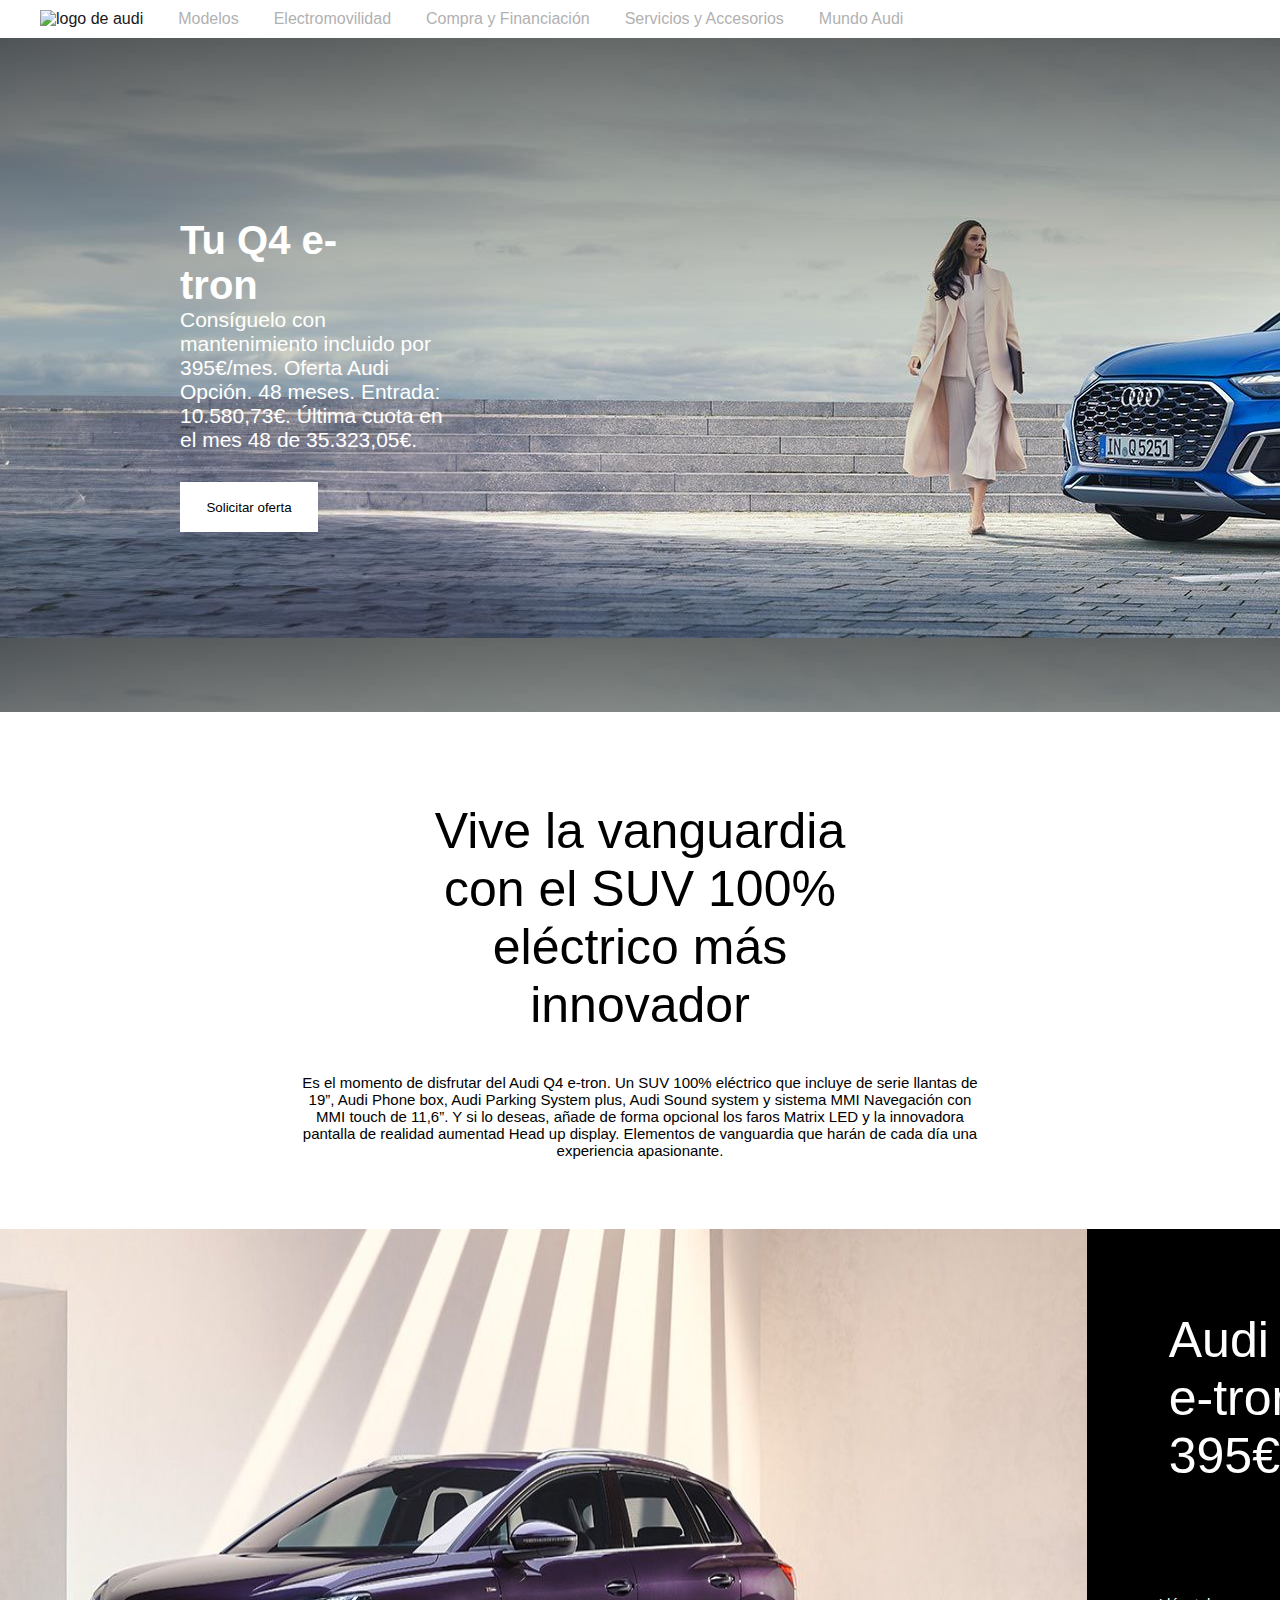
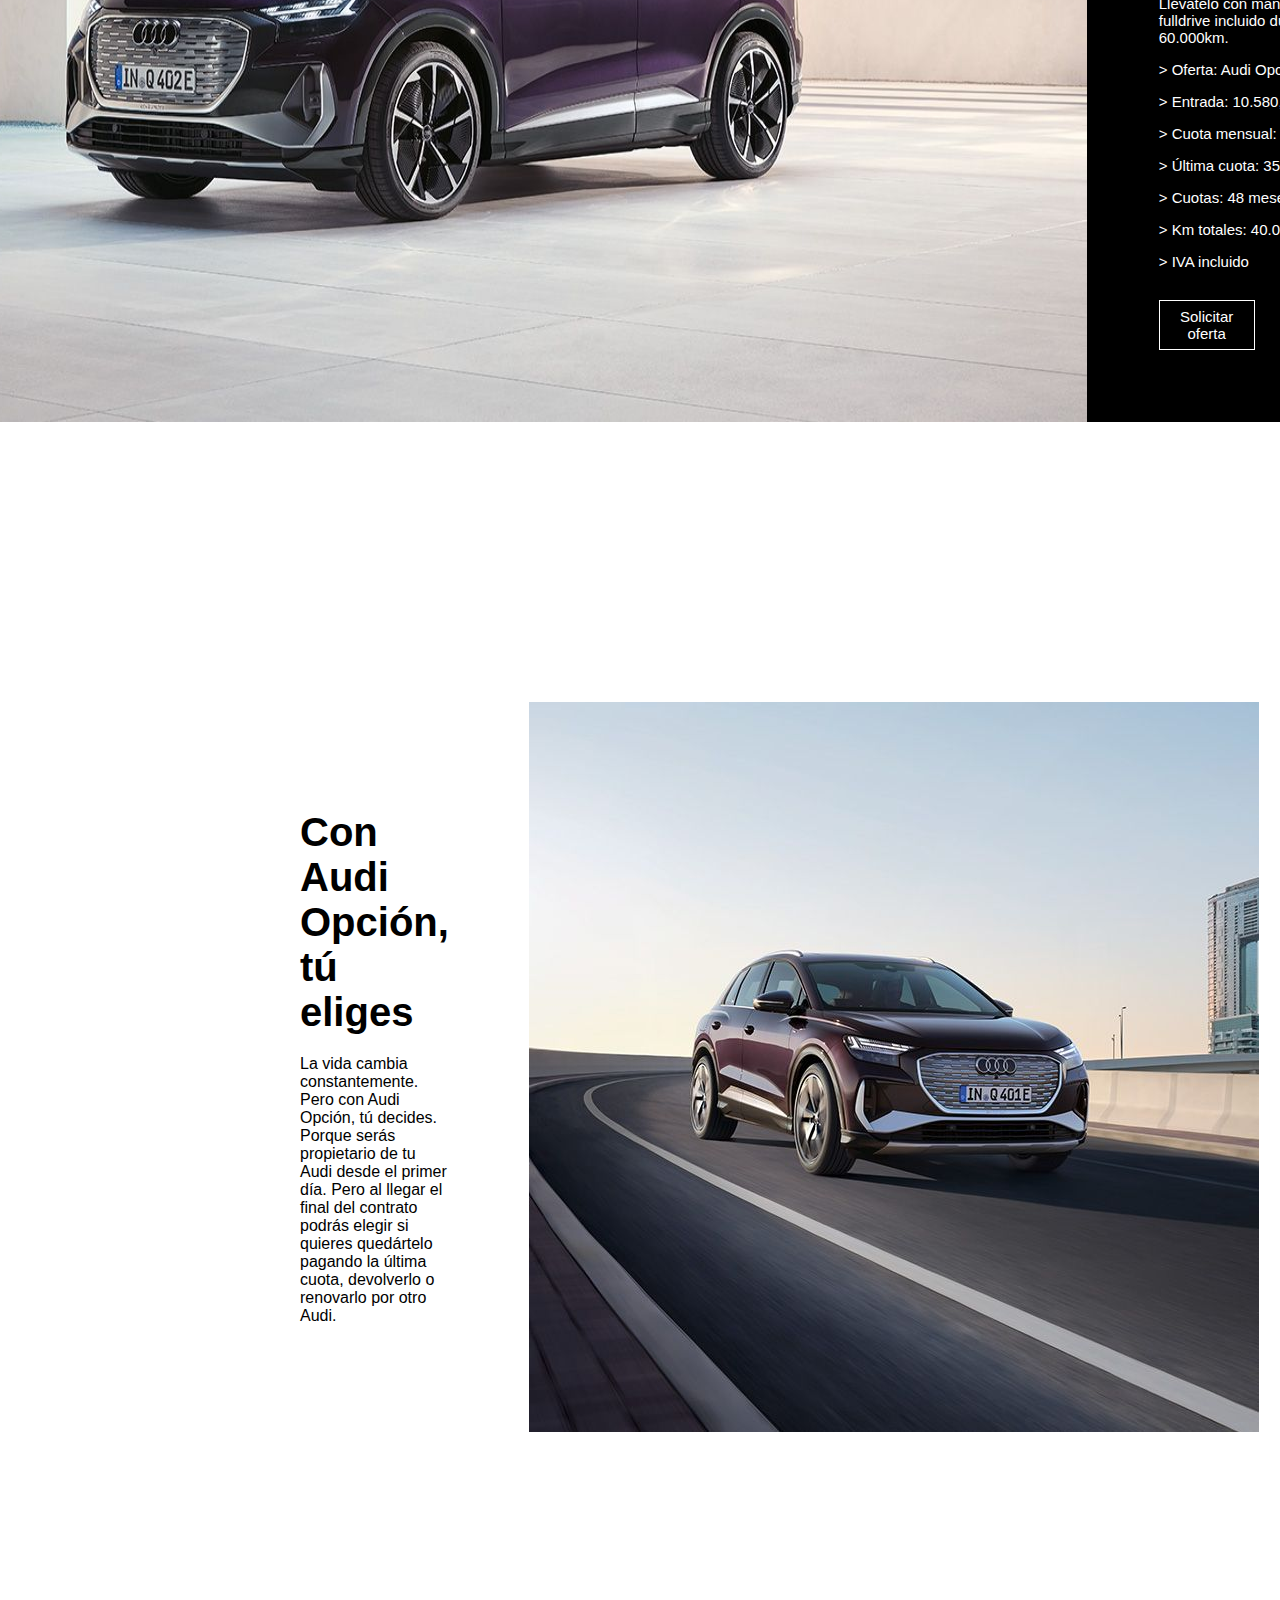
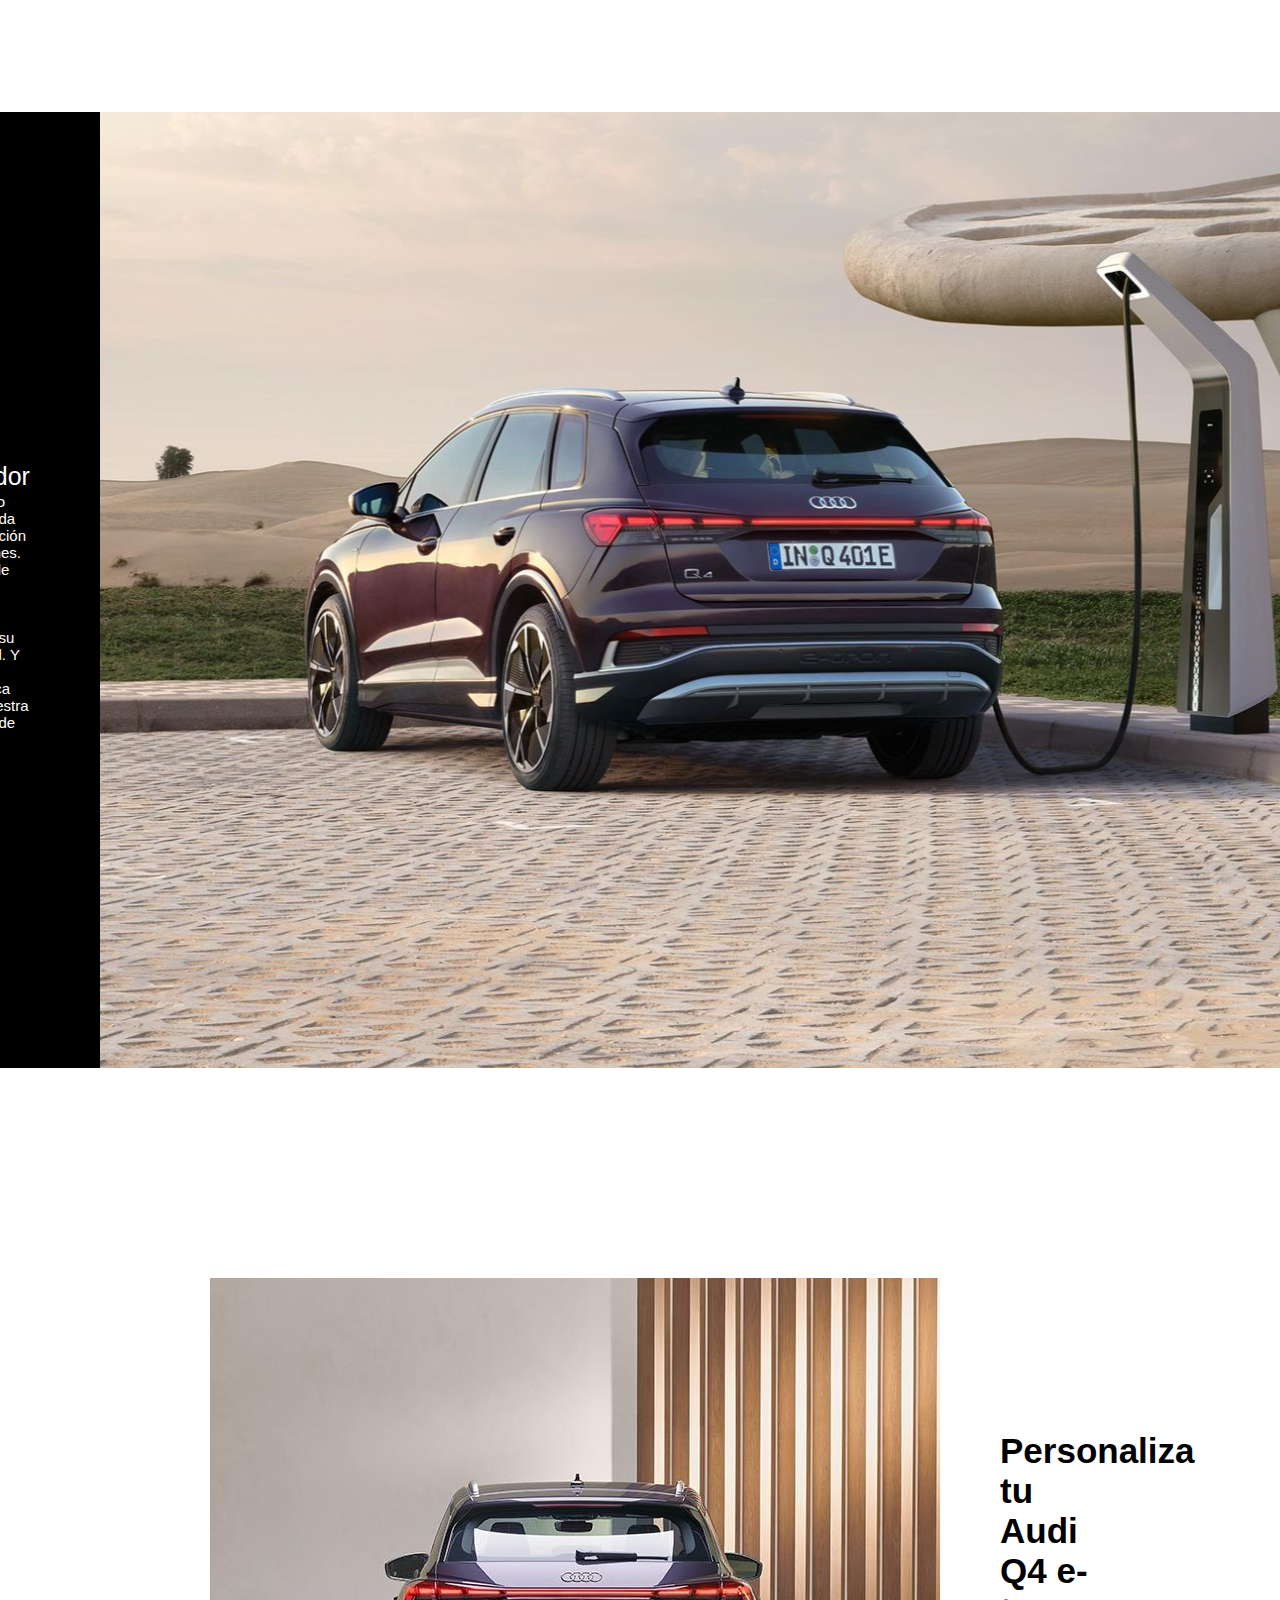
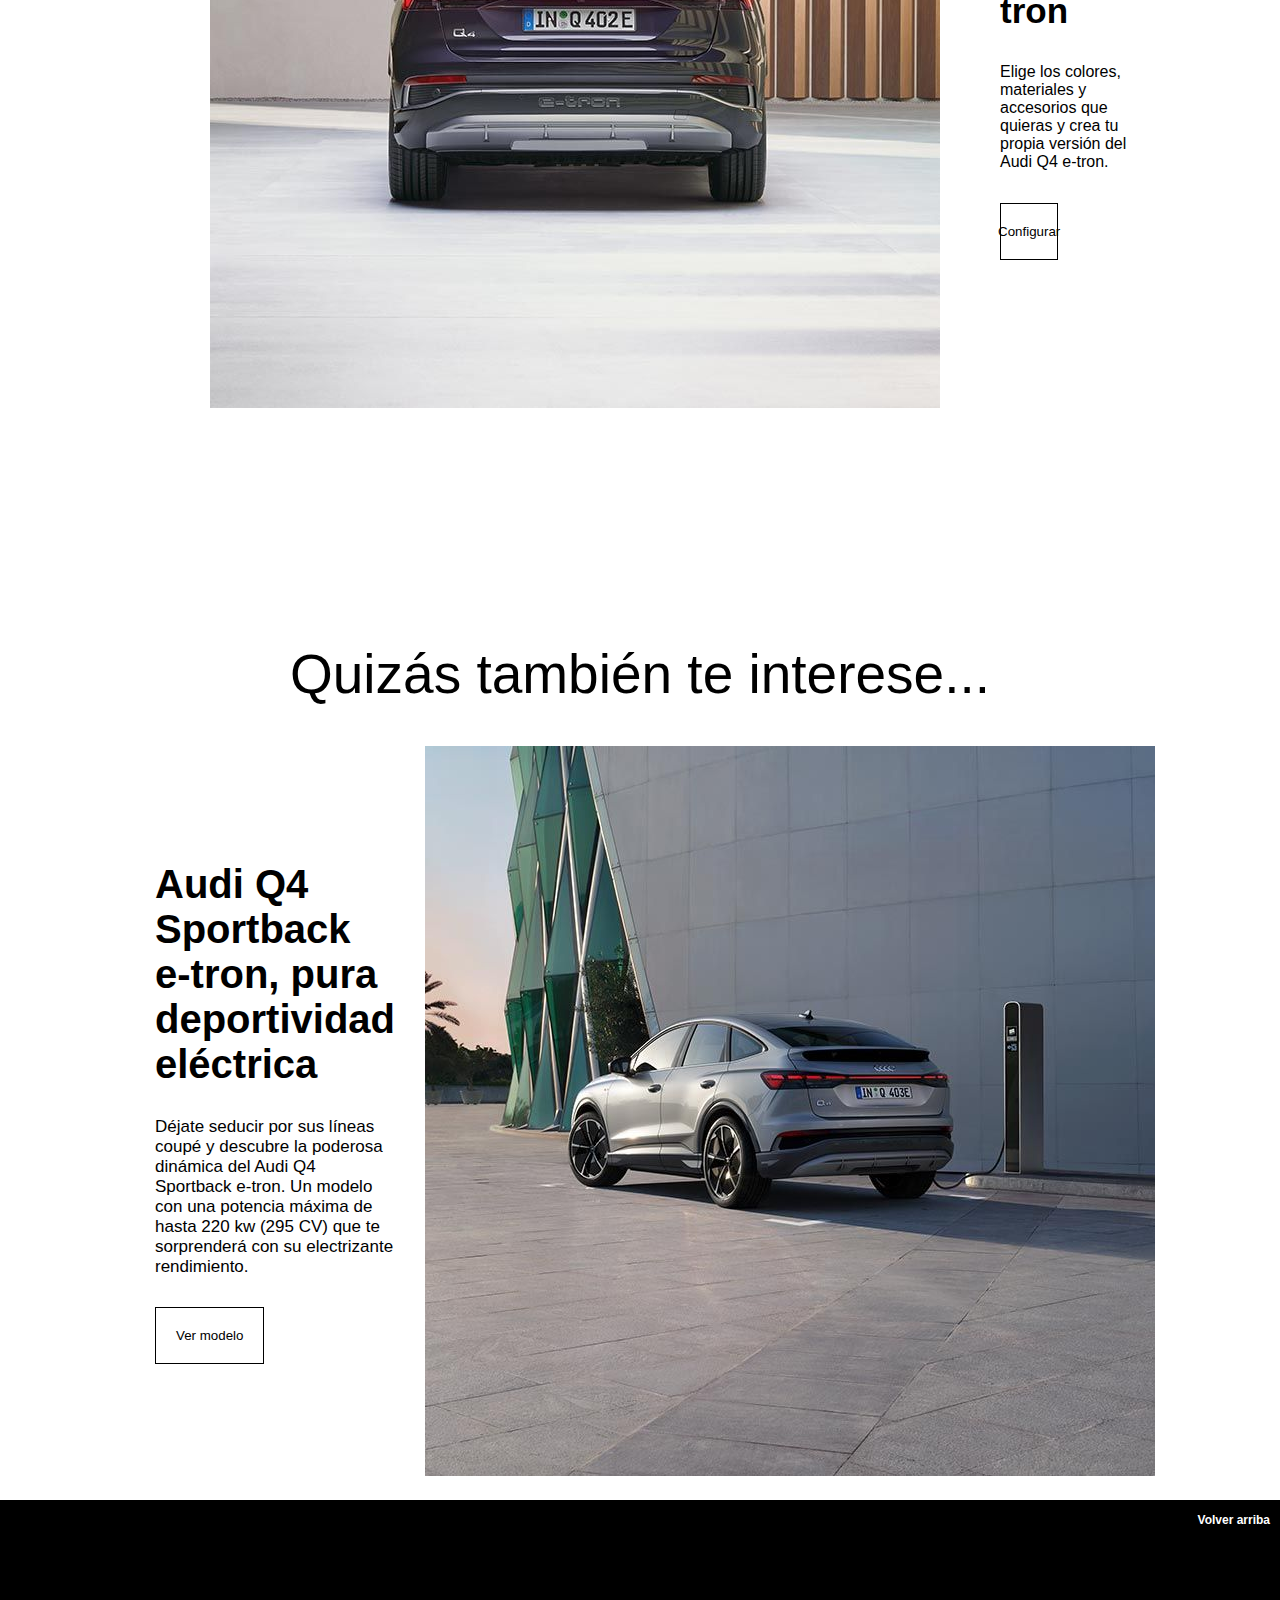
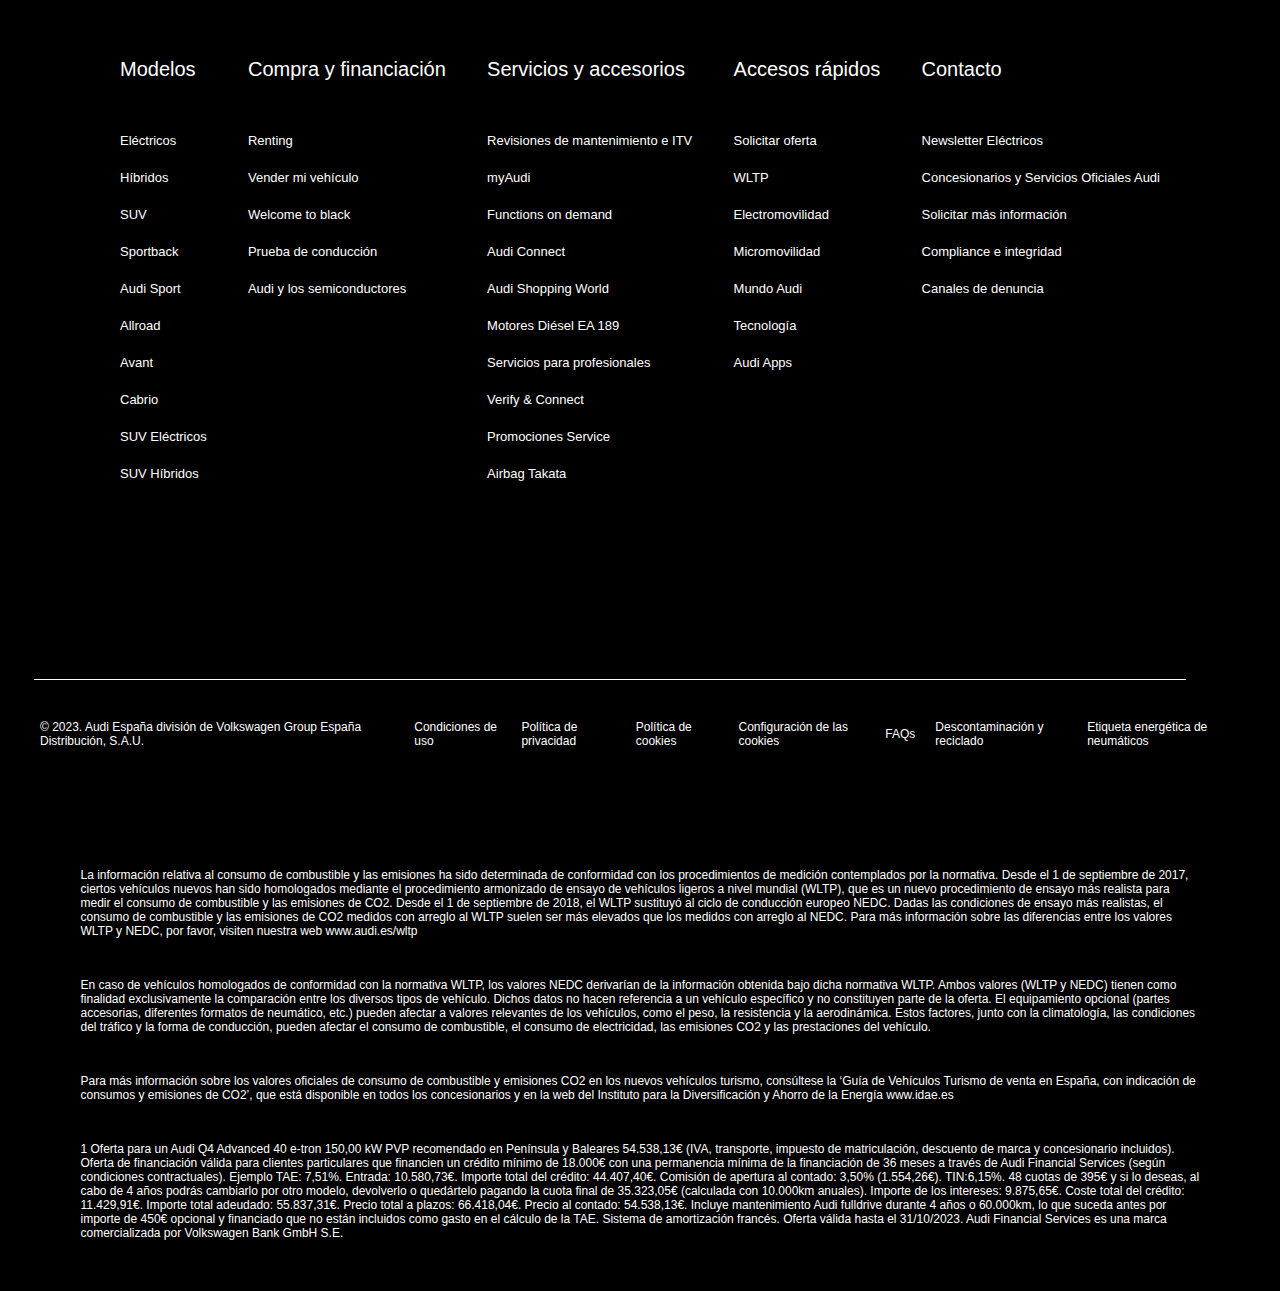
==== commit 9ec61ebe: "audi-q4.html mobile ok" ====
--- a/audi sections/audi-q4/audi-q4.html
+++ b/audi sections/audi-q4/audi-q4.html
@@ -78,9 +78,9 @@
 
         <section class="audi-q4-info">
           <div class="box-audi-q4">
-            <div class="img-audi-q4">
-              <img src="../../assets/audi-q4-car.jpg" alt="" />
-            </div>
+            
+              <img class="img-audi-q4" src="../../assets/audi-q4-car.jpg" alt="" />
+            
             <div class="information-audi-q4">
               <h3 class="h3-information">Audi Q4 e-tron por 395€/mes</h3>
               <p class="p-information">
@@ -130,9 +130,9 @@
                 pagando la última cuota, devolverlo o renovarlo por otro Audi.
               </p>
             </div>
-            <div class="audi-option-img">
-              <img src="../../assets/audi-option-q4.jpg" alt="" />
-            </div>
+            
+              <img class="audi-option-img" src="../../assets/audi-option-q4.jpg" alt="" />
+            
           </div>
         </section>
 
@@ -163,9 +163,11 @@
                 Elige los colores, materiales y accesorios que quieras y crea tu
                 propia versión del Audi Q4 e-tron.
               </p>
+              <div class="button-2">
               <button class="button-customize">
                 <a href="#"><p class="p-customize">Configurar</p></a>
               </button>
+            </div>
             </div>
           </div>
         </section>
@@ -184,11 +186,13 @@
                 potencia máxima de hasta 220 kw (295 CV) que te sorprenderá con
                 su electrizante rendimiento.
               </p>
-              <button class="button-sportback">
-                <a href="#"
-                  ><p class="p-button-sportback-text">Ver modelo</p></a
-                >
-              </button>
+              <div class="button-3">
+                <button class="button-sportback">
+                    <a href="#"
+                      ><p class="p-button-sportback-text">Ver modelo</p></a
+                    >
+                  </button>
+              </div>
             </div>
             <div class="img-sportback">
               <img src="../../assets/audi-sportback.jpg" alt="" />
--- a/audi sections/audi-q4/audi-q4.css
+++ b/audi sections/audi-q4/audi-q4.css
@@ -18,9 +18,7 @@
     display: flex;
     flex-direction: column;
     justify-content: space-between;
-    padding: 10px;
     width: 100%;
-    height: 100%;
     border-bottom: solid 1px black;
 }
 
@@ -64,14 +62,13 @@
 /* SECTION INFO Q-$ */ 
 
 .info-q4 {
-    background-image: url("../../assets/audi-q4.jpg");
-    height: 100%;
+    background-image: url("../../assets/audi-q5.jpg");
+    padding: 80px;
 }
 
 .box-info-q4 {
-    display: flex;
-    flex-direction: column;
     padding: 80px;
+    margin: 20px;
 }
 
 .h1_q4 {
@@ -106,7 +103,8 @@
 /* SECTION CAPTION Q4 */ 
 
 .caption-q4 {
-    height: 40%;
+    padding: 40px;
+    margin: 20px;
 }
 
 .box-caption-q4 {
@@ -114,7 +112,6 @@
     flex-direction: column;
     align-items: center;
     justify-content: center;
-    height: 100%;
 }
 
 .h3_caption {
@@ -138,10 +135,9 @@
 .audi-q4-info{
     display: flex;
     flex-direction: row;
-    width: 100%;
-    align-items: center;
-    justify-content: center;
-    /* height: 75%; */
+    width: auto;
+    align-items: center;
+    justify-content: center;
 }
 
 .box-audi-q4 {
@@ -157,7 +153,6 @@
 }
 
 .information-audi-q4 {
-    height: 93%;
     color:white;
     background-color: black;
     padding:72px;
@@ -206,6 +201,8 @@
 /* Section audi option */
 
 .audi-option {
+    padding: 10px;
+    margin: 40px;
     display: flex;
 }
 
@@ -276,6 +273,8 @@
 /* Section CUSTOMIZE */ 
 
 .customize-audi {
+    margin: 40px;
+    padding: 20px;
     display: flex;
 }
 
@@ -292,18 +291,16 @@
     display: flex;
     flex-direction: column;
     justify-content: center;
-    height: 50%;
+    gap: 2rem;
 }
 
 .h4-customize {
     font-size: 35px;
     width: 55%;
-    height: 30%;
 }
 
 .p-customize {
     width: 80%;
-    height: 20%;
 }
 
 .button-customize {
@@ -311,8 +308,8 @@
     display: flex;
     align-items: center;
     justify-content: center;
-    height: 50px;
     width: 30%;
+    padding: 20px;
     background-color: white;
 }
 
@@ -328,7 +325,6 @@
 /* SECTION AUDI SPORTBACK */ 
 
 .audi-q4-sportback {
-    height: 100%;
     margin: 20px;
     display: flex;
     align-items: center;
@@ -374,8 +370,13 @@
 .button-sportback {
     background-color: white;
     border: solid 1px black;
-    width: 25%;
-    height: 60px;
+    width: 100%;
+    padding: 20px;
+
+}
+
+.button-sportback a {
+    color: black;
 }
 
 .button-sportback:hover {
@@ -500,4 +501,395 @@
     color: white;
     font-size: 12px;
     padding:20px;
-}+}
+
+
+
+
+
+/* MEDIA QUERY MOBILE */
+
+@media only screen and (max-width: 767px) {
+
+    
+    .nav {
+        display: none;
+    }
+    
+    /* SECTION INFO Q-$ */ 
+    
+    .info-q4 {
+        background-image: url("../../assets/audi-movile.jpg");
+        padding: 0px;
+    }
+    
+    .box-info-q4 {
+        padding: 150px;
+        margin: 10px;
+        display: flex;
+        align-items: center;
+        flex-direction: column;
+    }
+    
+    .h1_q4 {
+        text-align: center;
+        font-size: 40px;
+        padding: 10px;
+        width: 300%;
+        color: white;
+    }
+    
+    .h2_q4 {
+        color: white;
+        margin-bottom: 0px;
+        width: 400%;
+        padding: 20px;
+        text-align: center;
+        font-size: 15px;
+        font-weight: 400;
+    }
+    
+    .button_q4 {
+        display: flex;
+        align-items: center;
+        justify-content: center;
+        padding: 25px 100px;
+        background-color: white;
+    }
+    
+    /* SECTION CAPTION Q4 */ 
+    
+    .caption-q4 {
+        display: flex;
+        align-items: center;
+        justify-content: center;
+        padding: 0px;
+        margin: 0px;
+    }
+    
+    .box-caption-q4 {
+        margin: 20px;
+        display: flex;
+        flex-direction: column;
+        align-items: center;
+        justify-content: center;
+        width: 80%;
+    }
+    
+    .h3_caption {
+        margin: 20px;
+        padding: 10px;
+        font-size: 30px;
+        font-weight: 500;
+        width: 75%;
+        text-align: center;
+    }
+    
+    .p_caption {
+        padding: 10px;
+        text-align: center;
+        width: 60%;
+        font-size: 15px;
+    }
+    
+    /* SECTION AUDI Q4 INFO */ 
+    
+    .audi-q4-info{
+        display: flex;
+        flex-direction: row;
+        width: auto;
+        align-items: center;
+        justify-content: center;
+    }
+    
+    .box-audi-q4 {
+        display: flex;
+        flex-direction: column;
+    }
+    
+    .img-audi-q4 {
+        width: 400px;
+        display: flex;
+        align-items: center;
+        justify-content: center;
+    }
+    
+    .information-audi-q4 {
+        color:white;
+        background-color: black;
+        padding:50px;
+        display: flex;
+        flex-direction: column;
+        justify-content: center;
+    }
+    
+    .h3-information {
+        margin-bottom: 50px;
+        font-size: 30px;
+        font-weight: 400;
+        width: 100%;
+        text-align: center;
+        padding: 10px;
+    }
+    
+    .li-information {
+        margin: 10px;
+        list-style: none;
+        padding-top: 15px;
+    }
+    
+    .p-information {
+        text-align: center;
+        font-size: 15px;
+    }
+    
+    .button-information {
+        display: flex;
+        justify-content: center;
+        align-items: center;
+        margin-top:30px;
+        background-color: black;
+        height: 50px;
+        border: solid 1px white;
+        width: 40%;
+        padding: 20px;
+    }
+    
+    .button-information:hover {
+        background-color: #3c3d3d;
+    }
+    
+    .button-information a {
+        color: white;
+    }
+    
+    /* Section audi option */
+    
+    .audi-option {
+        padding: 10px;
+        margin: 40px;
+        display: flex;
+        align-items: center;
+        justify-content: center;
+    }
+    
+    .box-audi-option {
+        display: flex;
+        flex-direction: column;
+        align-items: center;
+        justify-content: center;
+        margin: 0px;
+    }
+    
+    .audi-option-text {
+        display: flex;
+        flex-direction: column;
+        align-items: center;
+        width: 40%;
+        padding: 50px;
+    }
+    
+    .h4-audi-option {
+        text-align: center;
+        font-size: 30px;
+        font-weight: 600;
+        margin-bottom: 20px;
+        width: 900%;
+    }
+    
+    .p-audi-option {
+        padding: 20px;
+        text-align: center;
+        width: 1000%;
+    }
+    
+    .audi-option-img {
+        width: 300px;
+        margin: 20px;
+        padding: 10px;
+        display: flex;
+        align-items: center;
+        justify-content: center;
+    }
+    
+    /* Section Innovation design */ 
+    
+    .innovation-design {
+        background-color: black;
+    }
+    
+    .box-innovation-design {
+        display: flex;
+        flex-direction: column;
+        align-items: center;
+        justify-content: center;
+    }
+    
+    .innovation-design-text {
+        color: white;
+        padding: 70px;
+    }
+    
+    .h5-innovation-design {
+        font-size: 25px;
+        height: 60px;
+        font-weight: 400;
+    }
+    
+    .p-innovation-design {
+        font-size: 15px;
+    }
+    
+    .img-innovation-design {
+        display: flex;
+        align-items: center;
+        justify-content: center;
+    }
+
+    .img-innovation-design img {
+        width: 400px;
+    }
+    
+    /* Section CUSTOMIZE */ 
+    
+    .customize-audi {
+        margin: 40px;
+        padding: 20px;
+        display: flex;
+        align-items: center;
+        justify-content: center;
+    }
+    
+    .box-customize-audi {
+        margin: 0px;
+        display: flex;
+        flex-direction: column;
+        align-items: center;
+        justify-content: center;
+    }
+
+    .customize-img img {
+        width: 300px;
+    }
+    
+    .customize-text {
+        margin:20px;
+        display: flex;
+        flex-direction: column;
+        justify-content: center;
+        gap: 2rem;
+    }
+    
+    .h4-customize {
+        font-size: 30px;
+        text-align: center;
+        width: 100%;
+    }
+    
+    .p-customize {
+        width: 100%;
+        font: 20px;
+        padding: 20px;
+        text-align: center;
+    }
+    
+    .button-customize {
+        border: solid 1px rgb(0, 0, 0);
+        display: flex;
+        align-items: center;
+        justify-content: center;
+        width: 50%;
+        padding: 0px;
+        background-color: white;
+    }
+
+    .button-2 {
+        display: flex;
+        align-items: center;
+        justify-content: center;
+    }
+    
+    .button-customize:hover {
+        background-color: #e9ebec;
+        border: solid 1px #e9ebec;
+    }
+    
+    .button-customize a {
+        color: black;
+    }
+    
+    /* SECTION AUDI SPORTBACK */ 
+    
+    .audi-q4-sportback {
+        margin: 20px;
+        display: flex;
+        align-items: center;
+        justify-content: center;
+    }
+    
+    .h4-sportback {
+        font-size: 40px;
+        padding: 20px;
+        text-align: center;
+        font-weight: 400;
+    }
+    
+    
+    .box-audi-sportback {
+        display: flex;
+        flex-direction: column;
+        align-items: center;
+        justify-content: center;
+        width: 80%;
+    }
+    
+    .sportback-text {
+        margin: 20px;
+        padding: 10px;
+        display: flex;
+        flex-direction: column;
+        align-items: flex-start;
+        justify-content: center;
+    }
+    
+    .h4-sportback-text {
+        text-align: center;
+        font-size: 40px;
+        font-weight: 600;
+        padding: 30px;
+    }
+    
+    .p-sportback-text {
+        text-align: center;
+        padding-bottom: 20px;
+        font-size: 15px;
+    }
+
+    .button-3 {
+        width: 100%;
+        display: flex;
+        align-items: center;
+        justify-content: center;
+    }
+    
+    .button-sportback {
+        background-color: white;
+        border: solid 1px black;
+        width: 40%;
+        height: 60px;
+    }
+    
+    .button-sportback a {
+        color: black;
+    }
+    
+    .button-sportback:hover {
+        background-color: #e9ebec;
+        border: solid 1px #e9ebec;
+    }
+
+    .img-sportback img {
+        width: 300px;
+    }
+
+ }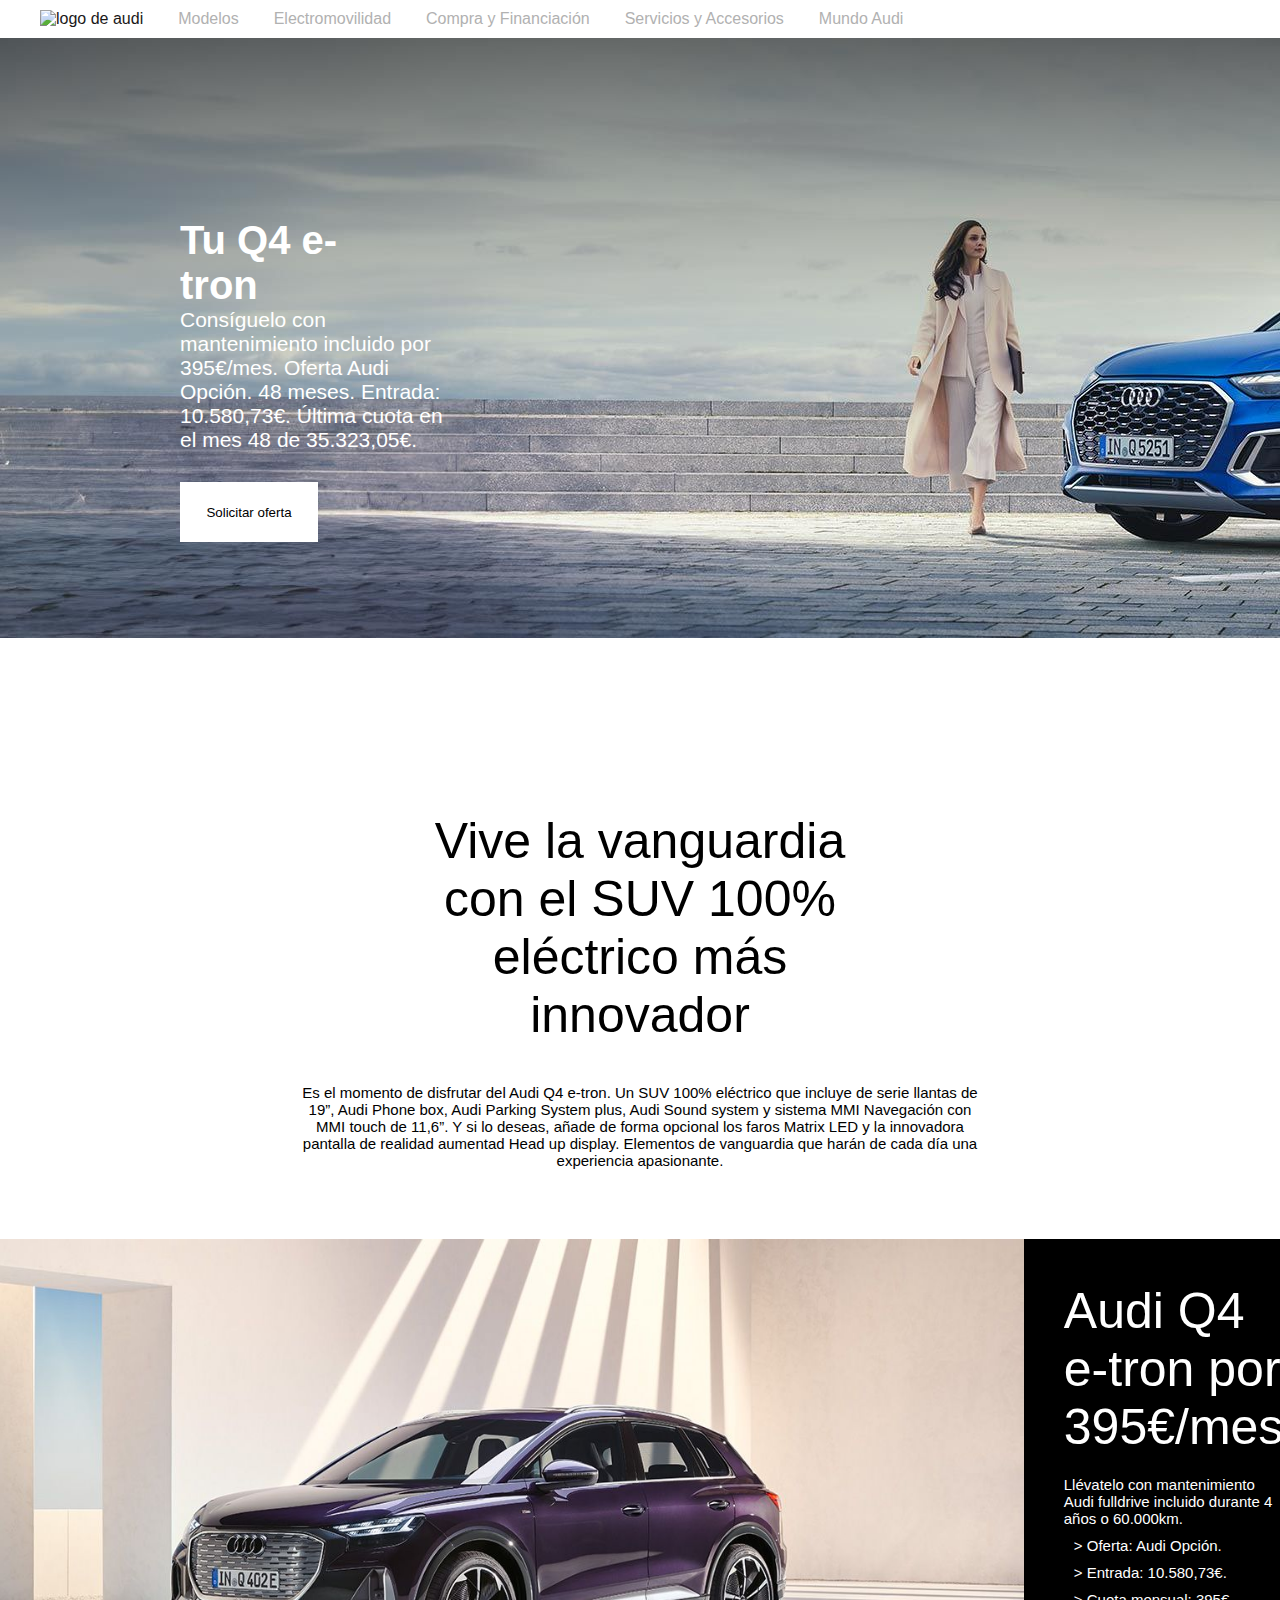
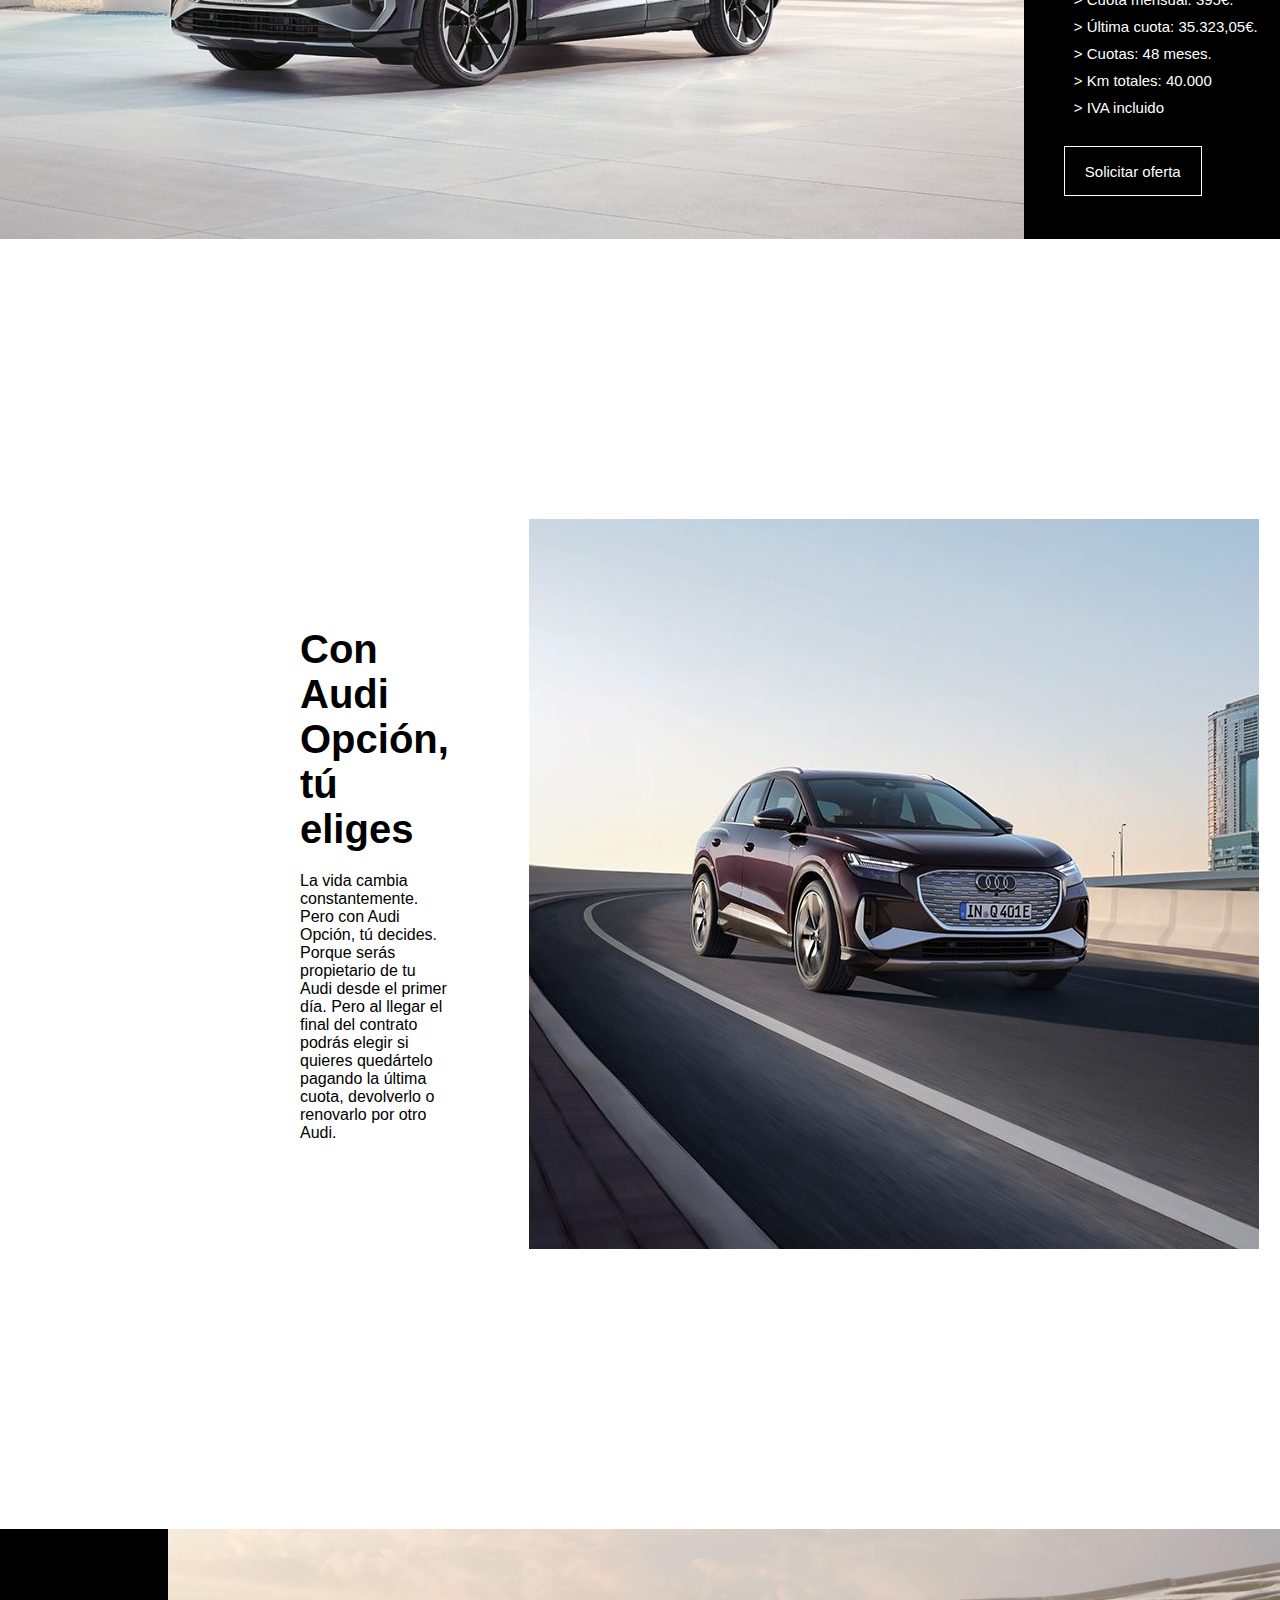
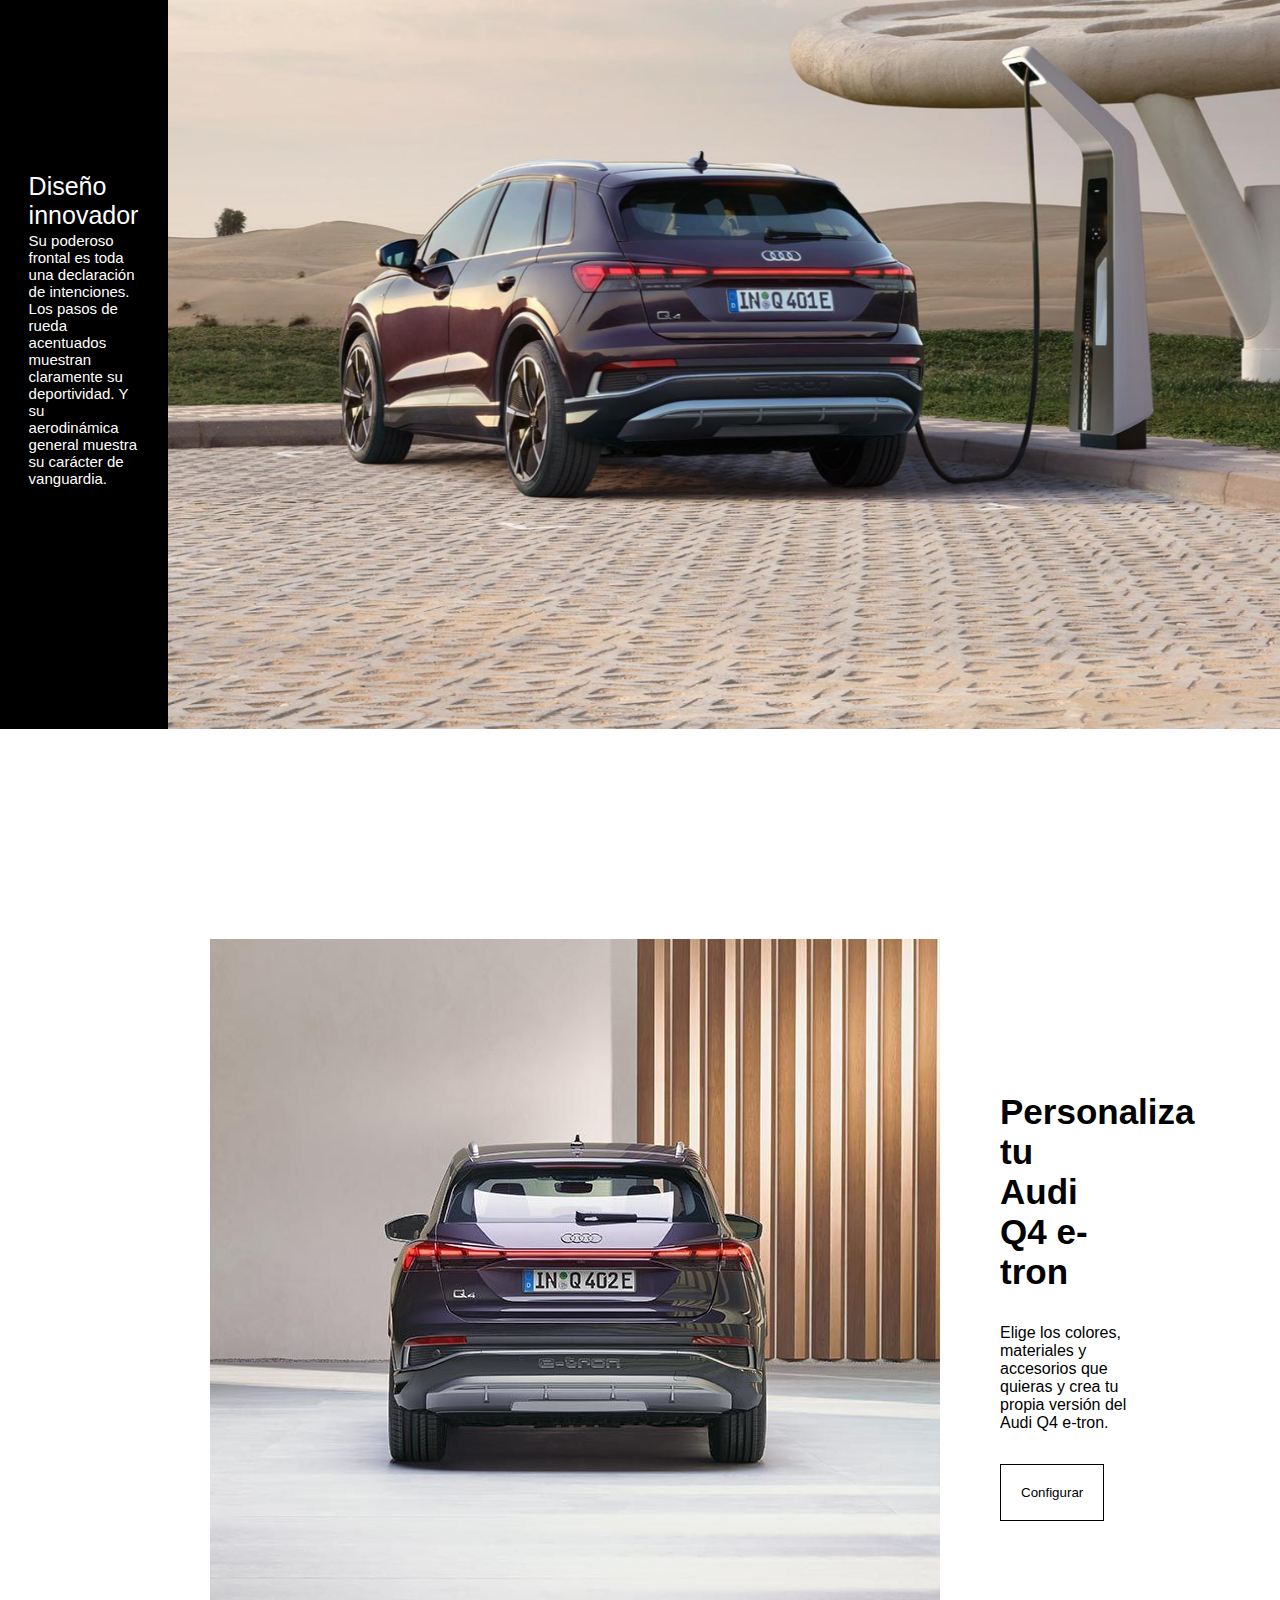
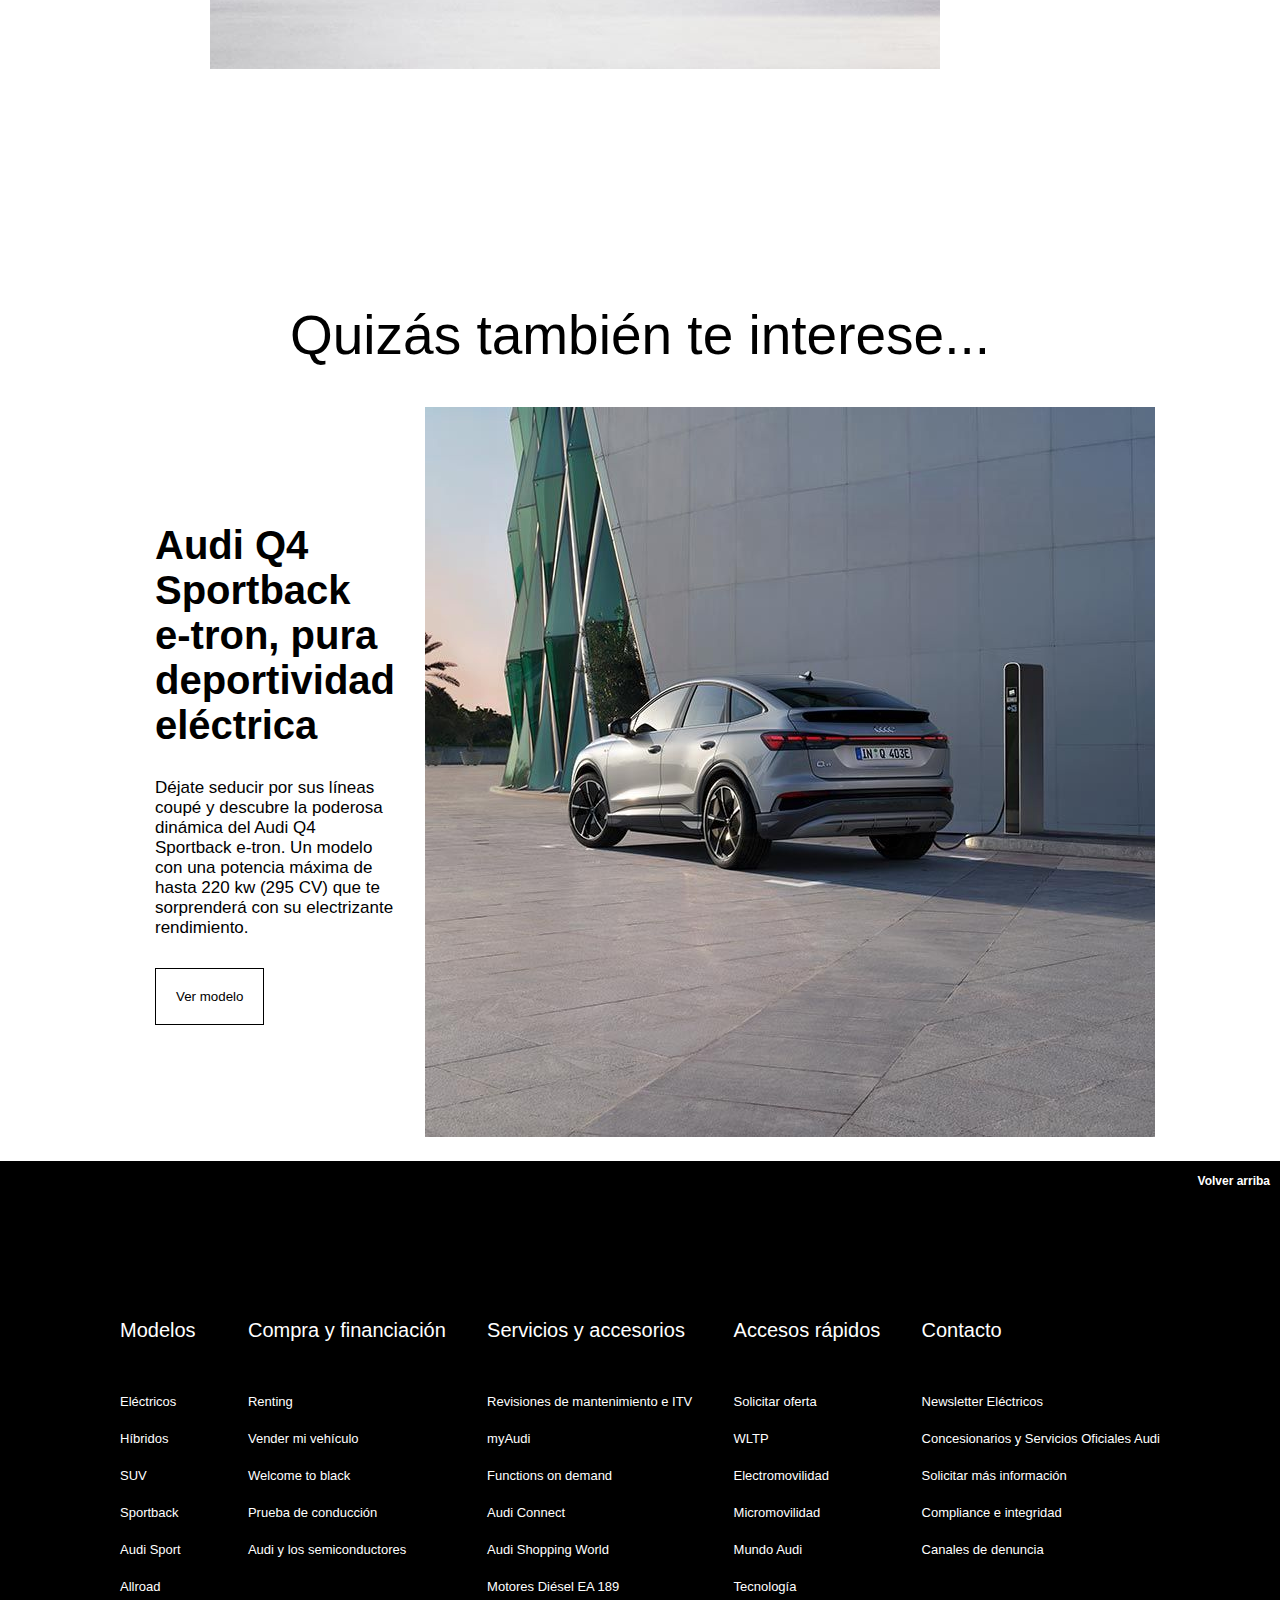
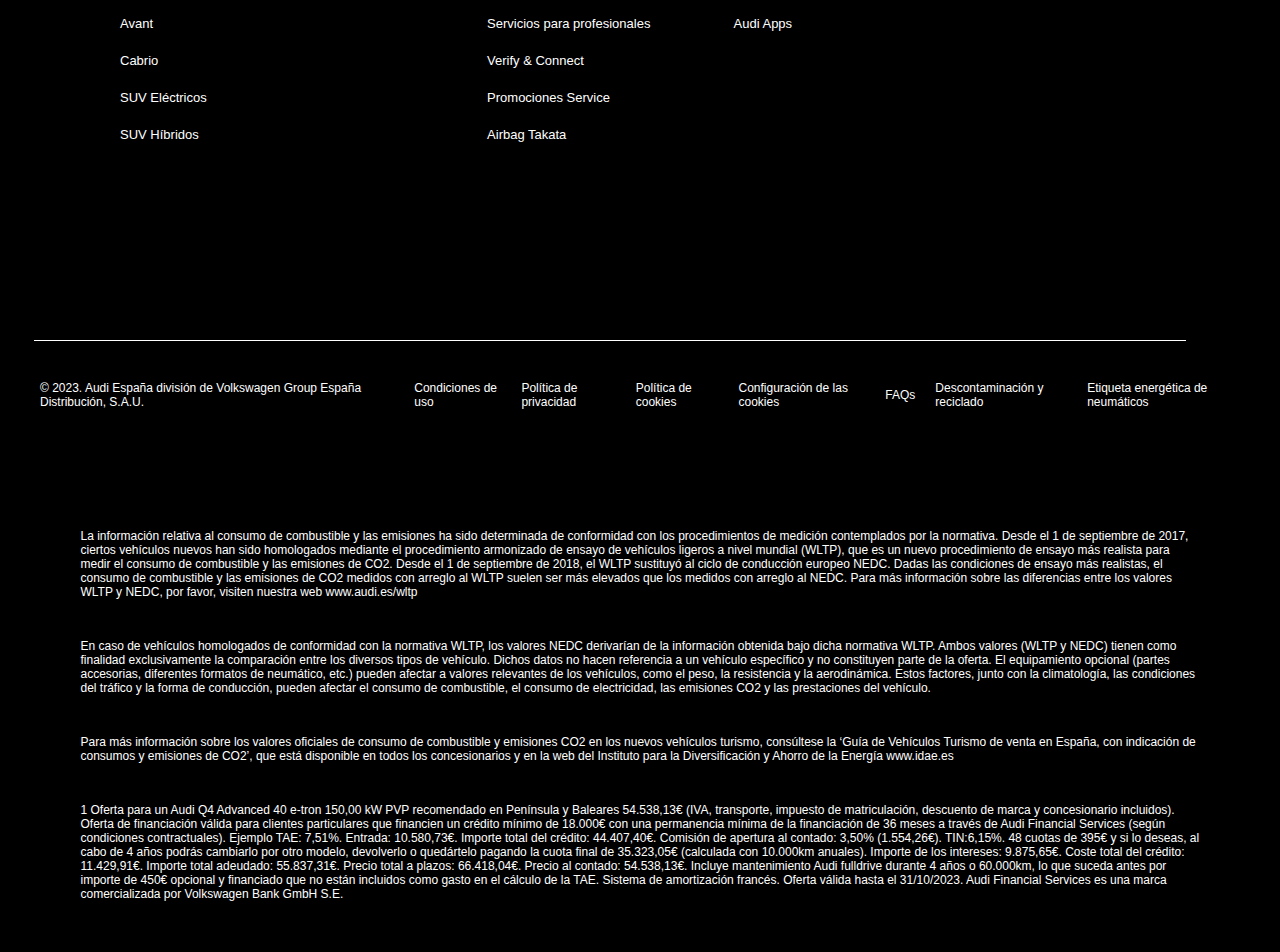
==== commit eb0d228a: "fixed buttons" ====
--- a/audi sections/audi-q4/audi-q4.html
+++ b/audi sections/audi-q4/audi-q4.html
@@ -52,11 +52,12 @@
               Opción. 48 meses. Entrada: 10.580,73€. Última cuota en el mes 48
               de 35.323,05€.
             </h2>
+            <a href="../form-audi-q4/form-q4.html">
             <button class="button_q4">
-              <a href="../form-audi-q4/form-q4.html"
-                ><p class="p_q4">Solicitar oferta</p></a
-              >
+              <p class="p_q4">Solicitar oferta</p>
+              
             </button>
+          </a>
           </div>
         </section>
         <section class="caption-q4">
@@ -110,11 +111,13 @@
                   <p class="p-information">> IVA incluido</p>
                 </li>
               </lu>
-              <button class="button-information">
+              <div class="button-1">
                 <a href="#">
+                <button class="button-information">
                   <p class="p-information">Solicitar oferta</p>
-                </a>
               </button>
+            </a>
+            </div>
             </div>
           </div>
         </section>
@@ -164,9 +167,11 @@
                 propia versión del Audi Q4 e-tron.
               </p>
               <div class="button-2">
+                <a href="#">
               <button class="button-customize">
-                <a href="#"><p class="p-customize">Configurar</p></a>
+                <p class="p-customize">Configurar</p>
               </button>
+            </a>
             </div>
             </div>
           </div>
@@ -187,11 +192,11 @@
                 su electrizante rendimiento.
               </p>
               <div class="button-3">
+                <a href="#">
                 <button class="button-sportback">
-                    <a href="#"
-                      ><p class="p-button-sportback-text">Ver modelo</p></a
-                    >
+                    <p class="p-button-sportback-text">Ver modelo</p>
                   </button>
+                  </a>
               </div>
             </div>
             <div class="img-sportback">
--- a/audi sections/audi-q4/audi-q4.css
+++ b/audi sections/audi-q4/audi-q4.css
@@ -1,895 +1,1042 @@
 * {
-    box-sizing: border-box;
-    margin: 0;
-    padding: 0;
-    text-decoration: none;
-    list-style: 0;
-    font-family: Verdana, Geneva, Tahoma, sans-serif;
-}
-
-html,
+  box-sizing: border-box;
+  margin: 0;
+  padding: 0;
+  text-decoration: none;
+  list-style: 0;
+  font-family: Verdana, Geneva, Tahoma, sans-serif;
+}
+html{ 
+  height: 100%;
+  scroll-behavior: smooth;
+}
+
 body,
 #root {
   height: 100%;
 }
 
 .header {
-    background-color: rgb(255, 255, 255);
-    display: flex;
-    flex-direction: column;
-    justify-content: space-between;
-    width: 100%;
-    border-bottom: solid 1px black;
+  background-color: rgb(255, 255, 255);
+  display: flex;
+  flex-direction: column;
+  justify-content: space-between;
+  width: 100%;
+  border-bottom: solid 1px black;
 }
 
 .nav {
-    display: flex;
-    flex-direction: row;
+  display: flex;
+  flex-direction: row;
 }
 
 .nav-left {
-    width: 90%;
-    display: flex;
-    align-items: center;
+  width: 90%;
+  display: flex;
+  align-items: center;
 }
 
 .nav-left img {
-    margin-left:30px;
+  margin-left: 30px;
 }
 
 .nav-left span {
-    padding:10px;
-    margin-right:15px;
-}
-
-.nav-left a{
-    font-weight: 500;
-    color:rgb(177, 177, 177);
-}
-
-.nav-left a:hover{
-    font-weight: 500;
-    color:rgb(26, 24, 24);
+  padding: 10px;
+  margin-right: 15px;
+}
+
+.nav-left a {
+  font-weight: 500;
+  color: rgb(177, 177, 177);
+}
+
+.nav-left a:hover {
+  font-weight: 500;
+  color: rgb(26, 24, 24);
 }
 
 .nav-right {
-    width: 10%;
-    display: flex;
-    align-items: center;
-    justify-content: center;
-}
-
-/* SECTION INFO Q-$ */ 
+  width: 10%;
+  display: flex;
+  align-items: center;
+  justify-content: center;
+}
+
+/* SECTION INFO Q-$ */
 
 .info-q4 {
-    background-image: url("../../assets/audi-q5.jpg");
-    padding: 80px;
+  background-image: url("../../assets/audi-q5.jpg");
+  padding: 80px;
+  background-repeat: no-repeat;
 }
 
 .box-info-q4 {
-    padding: 80px;
+  padding: 80px;
+  margin: 20px;
+}
+
+.h1_q4 {
+  color: white;
+  font-size: 40px;
+  width: 25%;
+}
+
+.h2_q4 {
+  color: white;
+  margin-bottom: 30px;
+  width: 30%;
+  font-size: 21px;
+  font-weight: 500;
+}
+
+.button_q4 {
+  display: flex;
+  align-items: center;
+  justify-content: center;
+  width: 15%;
+  height: 60px;
+  background-color: white;
+  border: none;
+}
+
+.button_q4:hover {
+  background-color: #e9ebec;
+}
+
+.p_q4 {
+  width: 150px;
+  color: black;
+  font-weight: 500;
+}
+
+/* SECTION CAPTION Q4 */
+
+.caption-q4 {
+  padding: 40px;
+  margin: 20px;
+}
+
+.box-caption-q4 {
+  display: flex;
+  flex-direction: column;
+  align-items: center;
+  justify-content: center;
+}
+
+.h3_caption {
+  margin: 20px;
+  padding: 10px;
+  font-size: 50px;
+  font-weight: 500;
+  width: 45%;
+  text-align: center;
+}
+
+.p_caption {
+  padding: 10px;
+  text-align: center;
+  width: 60%;
+  font-size: 15px;
+}
+
+/* SECTION AUDI Q4 INFO */
+
+.audi-q4-info {
+  display: flex;
+  flex-direction: row;
+  align-items: center;
+  justify-content: center;
+}
+
+.box-audi-q4 {
+  display: flex;
+  flex-direction: row;
+}
+
+.img-audi-q4 {
+  height: 600px;
+  display: flex;
+  align-items: center;
+  justify-content: center;
+}
+
+.information-audi-q4 {
+  color: white;
+  background-color: black;
+  padding: 40px;
+  display: flex;
+  flex-direction: column;
+  justify-content: center;
+}
+
+.h3-information {
+  margin-bottom: 20px;
+  font-size: 50px;
+  font-weight: 400;
+  width: auto;
+}
+
+.li-information {
+  margin: 10px;
+  list-style: none;
+}
+
+.p-information {
+  font-size: 15px;
+  color: white;
+}
+
+.button-information {
+  display: flex;
+  justify-content: center;
+  align-items: center;
+  margin-top: 20px;
+  background-color: black;
+  height: 50px;
+  border: solid 1px white;
+  width: auto;
+  padding: 20px;
+}
+
+.button-information:hover {
+  background-color: #3c3d3d;
+}
+
+.button-information a {
+  color: white;
+}
+
+/* Section audi option */
+
+.audi-option {
+  padding: 10px;
+  margin: 40px;
+  display: flex;
+}
+
+.box-audi-option {
+  display: flex;
+  flex-direction: row;
+  align-items: center;
+  justify-content: center;
+  margin: 200px;
+}
+
+.audi-option-text {
+  padding: 50px;
+}
+
+.h4-audi-option {
+  font-size: 40px;
+  font-weight: 600;
+  margin-bottom: 20px;
+  width: 75%;
+}
+
+.p-audi-option {
+  width: 100%;
+}
+
+.audi-option-img {
+  padding: 30px;
+  display: flex;
+  align-items: center;
+  justify-content: center;
+}
+
+/* Section Innovation design */
+
+.innovation-design {
+  background-color: black;
+}
+
+.box-innovation-design {
+  display: flex;
+  flex-direction: row;
+  align-items: center;
+  justify-content: center;
+}
+
+.innovation-design-text {
+  color: white;
+  padding: 10px;
+  margin: 20px;
+}
+
+.h5-innovation-design {
+  font-size: 25px;
+  height: 60px;
+  font-weight: 400;
+}
+
+.p-innovation-design {
+  font-size: 15px;
+}
+
+.img-innovation-design {
+  display: flex;
+  align-items: center;
+  justify-content: center;
+}
+
+.img-innovation-design img {
+  height: 800px;
+}
+
+/* Section CUSTOMIZE */
+
+.customize-audi {
+  margin: 40px;
+  padding: 20px;
+  display: flex;
+}
+
+.box-customize-audi {
+  margin: 150px;
+  display: flex;
+  flex-direction: row;
+  align-items: center;
+  justify-content: center;
+}
+
+.customize-text {
+  margin: 60px;
+  display: flex;
+  flex-direction: column;
+  justify-content: center;
+  gap: 2rem;
+}
+
+.h4-customize {
+  font-size: 35px;
+  width: 55%;
+}
+
+.p-customize {
+  display: flex;
+  align-items: center;
+  justify-content: center;
+  width: 80%;
+}
+
+.button-2 {
+  display: flex;
+  justify-content: flex-start;
+}
+
+.button-customize {
+  border: solid 1px rgb(0, 0, 0);
+  display: flex;
+  align-items: center;
+  justify-content: center;
+  width: auto;
+  padding: 20px;
+  background-color: white;
+}
+
+.button-customize:hover {
+  background-color: #e9ebec;
+  border: solid 1px #e9ebec;
+}
+
+.button-customize a {
+  color: black;
+}
+
+/* SECTION AUDI SPORTBACK */
+
+.audi-q4-sportback {
+  margin: 20px;
+  display: flex;
+  align-items: center;
+  justify-content: center;
+}
+
+.h4-sportback {
+  font-size: 55px;
+  padding: 20px;
+  text-align: center;
+  font-weight: 400;
+}
+
+.box-audi-sportback {
+  display: flex;
+  flex-direction: row;
+  align-items: center;
+  justify-content: center;
+  width: 80%;
+}
+
+.sportback-text {
+  margin: 20px;
+  padding: 10px;
+  display: flex;
+  flex-direction: column;
+  align-items: flex-start;
+  justify-content: center;
+}
+
+.h4-sportback-text {
+  font-size: 40px;
+  font-weight: 600;
+  padding-bottom: 30px;
+}
+
+.p-sportback-text {
+  text-align: left;
+  padding-bottom: 30px;
+  font-size: 17px;
+}
+
+.button-sportback {
+  background-color: white;
+  border: solid 1px black;
+  width: 100%;
+  padding: 20px;
+}
+
+.button-sportback a {
+  color: black;
+}
+
+.button-sportback:hover {
+  background-color: #e9ebec;
+  border: solid 1px #e9ebec;
+}
+
+/* Section footer */
+
+.footer {
+  background-color: black;
+  height: auto;
+}
+
+.return {
+  display: flex;
+  justify-content: flex-end;
+  padding: 10px;
+}
+
+.span-return {
+  color: white;
+  font-size: 12px;
+  font-weight: 600;
+}
+
+.footer-text {
+  margin: 10px;
+  padding: 100px;
+  display: flex;
+  flex-direction: row;
+  align-items: flex-start;
+  justify-content: space-between;
+}
+
+.box-footer {
+  padding: 10px;
+}
+
+.p-footer {
+  color: white;
+  padding-bottom: 50px;
+  font-size: 20px;
+  font-weight: 400;
+}
+
+.li-footer {
+  padding-bottom: 20px;
+  font-size: 15px;
+  list-style: none;
+}
+
+.li-footer a {
+  color: white;
+  font-size: 13px;
+  font-weight: 300;
+}
+
+.li-footer a:hover {
+  color: #6a6d6d;
+}
+
+.box-rrss {
+  width: 100%;
+  display: flex;
+  align-items: center;
+  justify-content: center;
+}
+
+.rrss-li {
+  border-bottom: solid 1px white;
+  display: flex;
+  flex-direction: row;
+  justify-content: flex-end;
+  margin-right: 60px;
+  width: 90%;
+  padding: 20px;
+}
+
+.footer-text-2 {
+  margin: 30px;
+  display: flex;
+  align-items: flex-start;
+  justify-content: center;
+}
+
+.box-text-2 {
+  width: 100%;
+  display: flex;
+  align-items: center;
+  justify-content: space-between;
+  color: white;
+  font-size: 12px;
+  padding-bottom: 30px;
+}
+
+.span-text-2 {
+  padding: 10px;
+}
+
+.span-text-2 a {
+  color: white;
+}
+
+.span-text-2 a:hover {
+  color: #6a6d6d;
+}
+
+.footer-text-3 {
+  padding: 30px;
+  display: flex;
+  align-items: center;
+  justify-content: center;
+}
+
+.box-text-3 {
+  width: 95%;
+}
+
+.p-text-3 {
+  color: white;
+  font-size: 12px;
+  padding: 20px;
+}
+
+/* MEDIA QUERY MOBILE */
+
+@media only screen and (max-width: 767px) {
+
+  
+  .nav {
+    display: none;
+  }
+
+  /* SECTION INFO Q-$ */
+
+  .info-q4 {
+    background-image: url("../../assets/audi-movile.jpg");
+    padding: 0px;
+  }
+
+  .box-info-q4 {
+    padding: 150px;
+    margin: 10px;
+    display: flex;
+    align-items: center;
+    flex-direction: column;
+  }
+
+  .h1_q4 {
+    text-align: center;
+    font-size: 40px;
+    padding: 10px;
+    width: 300%;
+    color: white;
+  }
+
+  .h2_q4 {
+    color: white;
+    margin-bottom: 0px;
+    width: 400%;
+    padding: 20px;
+    text-align: center;
+    font-size: 15px;
+    font-weight: 400;
+  }
+
+  .button_q4 {
+    display: flex;
+    align-items: center;
+    justify-content: center;
+    padding: 25px 100px;
+    background-color: white;
+  }
+
+  /* SECTION CAPTION Q4 */
+
+  .caption-q4 {
+    display: flex;
+    align-items: center;
+    justify-content: center;
+    padding: 0px;
+    margin: 0px;
+  }
+
+  .box-caption-q4 {
     margin: 20px;
-}
-
-.h1_q4 {
-    color: white;
-    font-size: 40px;
-    width: 25%;
-}
-
-.h2_q4 {
-    color: white;
-    margin-bottom: 30px;
-    width: 30%;
-    font-size: 21px;
-    font-weight: 500;
-}
-
-.button_q4 {
-    width: 15%;
-    height: 50px;
-    background-color: white;
-    border: none;
-}
-
-.button_q4:hover {
-    background-color: #e9ebec;
-}
-
-.button_q4 p {
-    color: black;
-}
-
-/* SECTION CAPTION Q4 */ 
-
-.caption-q4 {
-    padding: 40px;
-    margin: 20px;
-}
-
-.box-caption-q4 {
-    display: flex;
-    flex-direction: column;
-    align-items: center;
-    justify-content: center;
-}
-
-.h3_caption {
+    display: flex;
+    flex-direction: column;
+    align-items: center;
+    justify-content: center;
+    width: 80%;
+  }
+
+  .h3_caption {
     margin: 20px;
     padding: 10px;
-    font-size: 50px;
+    font-size: 30px;
     font-weight: 500;
-    width: 45%;
-    text-align: center;
-}
-
-.p_caption {
+    width: 100%;
+    text-align: center;
+  }
+
+  .p_caption {
     padding: 10px;
     text-align: center;
-    width: 60%;
+    width: 100%;
     font-size: 15px;
-}
-
-/* SECTION AUDI Q4 INFO */ 
-
-.audi-q4-info{
+  }
+
+  /* SECTION AUDI Q4 INFO */
+
+  .audi-q4-info {
     display: flex;
     flex-direction: row;
     width: auto;
     align-items: center;
     justify-content: center;
-}
-
-.box-audi-q4 {
-    display: flex;
-    flex-direction: row;
-}
-
-.img-audi-q4 {
-    width: auto;
-    display: flex;
-    align-items: center;
-    justify-content: center;
-}
-
-.information-audi-q4 {
-    color:white;
+  }
+
+  .box-audi-q4 {
+    display: flex;
+    flex-direction: column;
+  }
+
+  .img-audi-q4 {
+    height: auto;
+    width: 390px;
+    display: flex;
+    align-items: center;
+    justify-content: center;
+  }
+
+  .information-audi-q4 {
+    color: white;
     background-color: black;
-    padding:72px;
-    display: flex;
-    flex-direction: column;
-    justify-content: center;
-}
-
-.h3-information {
-    margin-bottom: 100px;
-    font-size: 50px;
+    padding: 50px;
+    display: flex;
+    flex-direction: column;
+    justify-content: center;
+  }
+
+  .h3-information {
+    margin-bottom: 50px;
+    font-size: 30px;
     font-weight: 400;
     width: 100%;
+    text-align: center;
     padding: 10px;
-}
-
-.li-information {
+  }
+
+  .li-information {
+    margin: 10px;
     list-style: none;
     padding-top: 15px;
-}
-
-.p-information {
+  }
+
+  .p-information {
+    text-align: center;
     font-size: 15px;
-}
-
-.button-information {
-    display: flex;
-    justify-content: center;
-    align-items: center;
-    margin-top:30px;
+  }
+
+  .button-1 {
+    display: flex;
+    align-items: center;
+    justify-content: center;
+  }
+
+  .button-information {
+    display: flex;
+    justify-content: center;
+    align-items: center;
+    margin-top: 30px;
     background-color: black;
     height: 50px;
     border: solid 1px white;
-    width: 40%;
+    width: 60%;
     padding: 20px;
-}
-
-.button-information:hover {
+  }
+
+  .button-information:hover {
     background-color: #3c3d3d;
-}
-
-.button-information a {
+  }
+
+  .button-information a {
     color: white;
-}
-
-/* Section audi option */
-
-.audi-option {
+  }
+
+  /* Section audi option */
+
+  .audi-option {
     padding: 10px;
     margin: 40px;
     display: flex;
-}
-
-.box-audi-option {
-    display: flex;
-    flex-direction: row;
-    align-items: center;
-    justify-content: center;
-    margin: 200px;
-}
-
-.audi-option-text {
+    align-items: center;
+    justify-content: center;
+  }
+
+  .box-audi-option {
+    display: flex;
+    flex-direction: column;
+    align-items: center;
+    justify-content: center;
+    margin: 0px;
+  }
+
+  .audi-option-text {
+    display: flex;
+    flex-direction: column;
+    align-items: center;
+    width: 40%;
     padding: 50px;
-}
-
-.h4-audi-option {
-    font-size: 40px;
+  }
+
+  .h4-audi-option {
+    text-align: center;
+    font-size: 30px;
     font-weight: 600;
     margin-bottom: 20px;
-    width: 75%;
-}
-
-.p-audi-option {
+    width: 900%;
+  }
+
+  .p-audi-option {
+    padding: 20px;
+    text-align: center;
+    width: 1000%;
+  }
+
+  .audi-option-img {
+    width: 300px;
+    margin: 20px;
+    padding: 10px;
+    display: flex;
+    align-items: center;
+    justify-content: center;
+  }
+
+  /* Section Innovation design */
+
+  .innovation-design {
+    background-color: black;
     width: 100%;
-}
-
-.audi-option-img {
-    padding: 30px;
-    display: flex;
-    align-items: center;
-    justify-content: center;
-}
-
-/* Section Innovation design */ 
-
-.innovation-design {
-    background-color: black;
-}
-
-.box-innovation-design {
-    display: flex;
-    flex-direction: row;
-    align-items: center;
-    justify-content: center;
-}
-
-.innovation-design-text {
+  }
+
+  .box-innovation-design {
+    display: flex;
+    flex-direction: column;
+    align-items: center;
+    justify-content: center;
+  }
+
+  .img-innovation-design img {
+    height: 280px;
+  }
+
+  .innovation-design-text {
     color: white;
-    padding: 70px;
-}
-
-.h5-innovation-design {
+    padding: 0px;
+    text-align: center;
+  }
+
+  .h5-innovation-design {
     font-size: 25px;
     height: 60px;
     font-weight: 400;
-}
-
-.p-innovation-design {
+  }
+
+  .p-innovation-design {
     font-size: 15px;
-}
-
-.img-innovation-design {
-    display: flex;
-    align-items: center;
-    justify-content: center;
-}
-
-/* Section CUSTOMIZE */ 
-
-.customize-audi {
+  }
+
+  /* Section CUSTOMIZE */
+
+  .customize-audi {
     margin: 40px;
     padding: 20px;
     display: flex;
-}
-
-.box-customize-audi {
-    margin: 150px;
-    display: flex;
-    flex-direction: row;
-    align-items: center;
-    justify-content: center;
-}
-
-.customize-text {
-    margin:60px;
+    align-items: center;
+    justify-content: center;
+  }
+
+  .box-customize-audi {
+    margin: 0px;
+    display: flex;
+    flex-direction: column;
+    align-items: center;
+    justify-content: center;
+  }
+
+  .customize-img img {
+    width: 300px;
+  }
+
+  .customize-text {
+    margin: 20px;
     display: flex;
     flex-direction: column;
     justify-content: center;
     gap: 2rem;
-}
-
-.h4-customize {
-    font-size: 35px;
-    width: 55%;
-}
-
-.p-customize {
-    width: 80%;
-}
-
-.button-customize {
+  }
+
+  .h4-customize {
+    font-size: 30px;
+    text-align: center;
+    width: 100%;
+  }
+
+  .p-customize {
+    width: 100%;
+    font: 20px;
+    padding: 20px;
+    text-align: center;
+  }
+
+  .button-customize {
     border: solid 1px rgb(0, 0, 0);
     display: flex;
     align-items: center;
     justify-content: center;
-    width: 30%;
-    padding: 20px;
+    width: 50%;
+    padding: 0px;
     background-color: white;
-}
-
-.button-customize:hover {
+  }
+
+  .button-2 {
+    display: flex;
+    align-items: center;
+    justify-content: center;
+  }
+
+  .button-customize:hover {
     background-color: #e9ebec;
     border: solid 1px #e9ebec;
-}
-
-.button-customize a {
+  }
+
+  .button-customize a {
     color: black;
-}
-
-/* SECTION AUDI SPORTBACK */ 
-
-.audi-q4-sportback {
+  }
+
+  /* SECTION AUDI SPORTBACK */
+
+  .audi-q4-sportback {
     margin: 20px;
     display: flex;
     align-items: center;
     justify-content: center;
-}
-
-.h4-sportback {
-    font-size: 55px;
+  }
+
+  .h4-sportback {
+    font-size: 40px;
     padding: 20px;
     text-align: center;
     font-weight: 400;
-}
-
-.box-audi-sportback {
-    display: flex;
-    flex-direction: row;
+  }
+
+  .box-audi-sportback {
+    display: flex;
+    flex-direction: column;
     align-items: center;
     justify-content: center;
     width: 80%;
-}
-
-.sportback-text {
+  }
+
+  .sportback-text {
     margin: 20px;
     padding: 10px;
     display: flex;
     flex-direction: column;
     align-items: flex-start;
     justify-content: center;
-}
-
-.h4-sportback-text {
+  }
+
+  .h4-sportback-text {
+    text-align: center;
     font-size: 40px;
     font-weight: 600;
-    padding-bottom: 30px;
-}
-
-.p-sportback-text {
-    text-align: left;
-    padding-bottom: 30px;
-    font-size: 17px;
-}
-
-.button-sportback {
+    padding: 30px;
+  }
+
+  .p-sportback-text {
+    text-align: center;
+    padding-bottom: 20px;
+    font-size: 15px;
+  }
+
+  .button-3 {
+    width: 100%;
+    display: flex;
+    align-items: center;
+    justify-content: center;
+  }
+
+  .button-sportback {
     background-color: white;
     border: solid 1px black;
-    width: 100%;
-    padding: 20px;
-
-}
-
-.button-sportback a {
+    width: 40%;
+    height: 60px;
+  }
+
+  .button-sportback a {
     color: black;
-}
-
-.button-sportback:hover {
+  }
+
+  .button-sportback:hover {
     background-color: #e9ebec;
     border: solid 1px #e9ebec;
-}
-
-/* Section footer */ 
-
-.footer {
+  }
+
+  .img-sportback img {
+    width: 300px;
+  }
+
+  .footer {
     background-color: black;
     height: auto;
-}
-
-.return {
-    display: flex;
-    justify-content: flex-end;
+  }
+
+  .return {
+    display: flex;
+    justify-content: center;
     padding: 10px;
-}
-
-.span-return {
+  }
+
+  .span-return {
     color: white;
     font-size: 12px;
     font-weight: 600;
-}
-
-.footer-text {
+  }
+
+  .footer-text {
     margin: 10px;
-    padding:100px;
-    display: flex;
-    flex-direction: row;
-    align-items:flex-start;
-    justify-content: space-between;
-}
-
-.box-footer {
+    padding: 20px;
+    display: flex;
+    flex-direction: column;
+    align-items: center;
+  }
+
+  .box-footer {
     padding: 10px;
-}
-
-.p-footer {
+    margin: 10px;
+  }
+
+  .p-footer {
+    margin: 20px;
+    text-align: center;
     color: white;
-    padding-bottom: 50px;
+    padding-bottom: 0px;
     font-size: 20px;
     font-weight: 400;
-}
-
-.li-footer{
-    padding-bottom: 20px;
+  }
+
+  .li-footer {
+    text-align: center;
+    margin: 10px;
+    padding-bottom: 0px;
     font-size: 15px;
     list-style: none;
-}
-
-.li-footer a{
-    color:white;
+  }
+
+  .li-footer a {
+    color: white;
     font-size: 13px;
     font-weight: 300;
-}
-
-.li-footer a:hover{
-    color:#6a6d6d;
-}
-
-.box-rrss {
+  }
+
+  .li-footer a:hover {
+    color: #6a6d6d;
+  }
+
+  .box-rrss {
     width: 100%;
     display: flex;
     align-items: center;
     justify-content: center;
-}
-
-.rrss-li {
     border-bottom: solid 1px white;
+  }
+
+  .rrss-li {
     display: flex;
     flex-direction: row;
-    justify-content: flex-end;
-    margin-right: 60px;
-    width: 90%;
+    justify-content: center;
+    align-items: center;
+    margin-right: 0px;
+    width: auto;
     padding: 20px;
-}
-
-.footer-text-2 {
-    margin:30px;
-    display: flex;
-    align-items: flex-start;
-    justify-content: center;
-}
-
-.box-text-2 {
+    border-bottom: none;
+  }
+
+  .lu-rrss {
+    display: none;
+  }
+
+  .footer-text-2 {
+    margin: 30px;
+    display: flex;
+    flex-direction: column;
+    align-items: center;
+    justify-content: center;
+  }
+
+  .box-text-2 {
     width: 100%;
     display: flex;
+    flex-direction: column;
+    text-align: center;
     align-items: center;
     justify-content: space-between;
     color: white;
     font-size: 12px;
-    padding-bottom: 30px;
-}
-
-.span-text-2 {
+    padding-bottom: 10px;
+  }
+
+  .span-text-2 {
+    margin: 10px;
     padding: 10px;
-}
-
-.span-text-2 a {
+  }
+
+  .span-text-2 a {
     color: white;
-}
-
-.span-text-2 a:hover {
-    color:#6a6d6d
-}
-
-.footer-text-3 {
+  }
+
+  .span-text-2 a:hover {
+    color: #6a6d6d;
+  }
+
+  .footer-text-3 {
+    text-align: center;
     padding: 30px;
     display: flex;
     align-items: center;
     justify-content: center;
-}
-
-.box-text-3 {
+  }
+
+  .box-text-3 {
     width: 95%;
-}
-
-
-.p-text-3 {
+  }
+
+  .p-text-3 {
     color: white;
     font-size: 12px;
-    padding:20px;
-}
-
-
-
-
-
-/* MEDIA QUERY MOBILE */
-
-@media only screen and (max-width: 767px) {
-
-    
-    .nav {
-        display: none;
-    }
-    
-    /* SECTION INFO Q-$ */ 
-    
-    .info-q4 {
-        background-image: url("../../assets/audi-movile.jpg");
-        padding: 0px;
-    }
-    
-    .box-info-q4 {
-        padding: 150px;
-        margin: 10px;
-        display: flex;
-        align-items: center;
-        flex-direction: column;
-    }
-    
-    .h1_q4 {
-        text-align: center;
-        font-size: 40px;
-        padding: 10px;
-        width: 300%;
-        color: white;
-    }
-    
-    .h2_q4 {
-        color: white;
-        margin-bottom: 0px;
-        width: 400%;
-        padding: 20px;
-        text-align: center;
-        font-size: 15px;
-        font-weight: 400;
-    }
-    
-    .button_q4 {
-        display: flex;
-        align-items: center;
-        justify-content: center;
-        padding: 25px 100px;
-        background-color: white;
-    }
-    
-    /* SECTION CAPTION Q4 */ 
-    
-    .caption-q4 {
-        display: flex;
-        align-items: center;
-        justify-content: center;
-        padding: 0px;
-        margin: 0px;
-    }
-    
-    .box-caption-q4 {
-        margin: 20px;
-        display: flex;
-        flex-direction: column;
-        align-items: center;
-        justify-content: center;
-        width: 80%;
-    }
-    
-    .h3_caption {
-        margin: 20px;
-        padding: 10px;
-        font-size: 30px;
-        font-weight: 500;
-        width: 75%;
-        text-align: center;
-    }
-    
-    .p_caption {
-        padding: 10px;
-        text-align: center;
-        width: 60%;
-        font-size: 15px;
-    }
-    
-    /* SECTION AUDI Q4 INFO */ 
-    
-    .audi-q4-info{
-        display: flex;
-        flex-direction: row;
-        width: auto;
-        align-items: center;
-        justify-content: center;
-    }
-    
-    .box-audi-q4 {
-        display: flex;
-        flex-direction: column;
-    }
-    
-    .img-audi-q4 {
-        width: 400px;
-        display: flex;
-        align-items: center;
-        justify-content: center;
-    }
-    
-    .information-audi-q4 {
-        color:white;
-        background-color: black;
-        padding:50px;
-        display: flex;
-        flex-direction: column;
-        justify-content: center;
-    }
-    
-    .h3-information {
-        margin-bottom: 50px;
-        font-size: 30px;
-        font-weight: 400;
-        width: 100%;
-        text-align: center;
-        padding: 10px;
-    }
-    
-    .li-information {
-        margin: 10px;
-        list-style: none;
-        padding-top: 15px;
-    }
-    
-    .p-information {
-        text-align: center;
-        font-size: 15px;
-    }
-    
-    .button-information {
-        display: flex;
-        justify-content: center;
-        align-items: center;
-        margin-top:30px;
-        background-color: black;
-        height: 50px;
-        border: solid 1px white;
-        width: 40%;
-        padding: 20px;
-    }
-    
-    .button-information:hover {
-        background-color: #3c3d3d;
-    }
-    
-    .button-information a {
-        color: white;
-    }
-    
-    /* Section audi option */
-    
-    .audi-option {
-        padding: 10px;
-        margin: 40px;
-        display: flex;
-        align-items: center;
-        justify-content: center;
-    }
-    
-    .box-audi-option {
-        display: flex;
-        flex-direction: column;
-        align-items: center;
-        justify-content: center;
-        margin: 0px;
-    }
-    
-    .audi-option-text {
-        display: flex;
-        flex-direction: column;
-        align-items: center;
-        width: 40%;
-        padding: 50px;
-    }
-    
-    .h4-audi-option {
-        text-align: center;
-        font-size: 30px;
-        font-weight: 600;
-        margin-bottom: 20px;
-        width: 900%;
-    }
-    
-    .p-audi-option {
-        padding: 20px;
-        text-align: center;
-        width: 1000%;
-    }
-    
-    .audi-option-img {
-        width: 300px;
-        margin: 20px;
-        padding: 10px;
-        display: flex;
-        align-items: center;
-        justify-content: center;
-    }
-    
-    /* Section Innovation design */ 
-    
-    .innovation-design {
-        background-color: black;
-    }
-    
-    .box-innovation-design {
-        display: flex;
-        flex-direction: column;
-        align-items: center;
-        justify-content: center;
-    }
-    
-    .innovation-design-text {
-        color: white;
-        padding: 70px;
-    }
-    
-    .h5-innovation-design {
-        font-size: 25px;
-        height: 60px;
-        font-weight: 400;
-    }
-    
-    .p-innovation-design {
-        font-size: 15px;
-    }
-    
-    .img-innovation-design {
-        display: flex;
-        align-items: center;
-        justify-content: center;
-    }
-
-    .img-innovation-design img {
-        width: 400px;
-    }
-    
-    /* Section CUSTOMIZE */ 
-    
-    .customize-audi {
-        margin: 40px;
-        padding: 20px;
-        display: flex;
-        align-items: center;
-        justify-content: center;
-    }
-    
-    .box-customize-audi {
-        margin: 0px;
-        display: flex;
-        flex-direction: column;
-        align-items: center;
-        justify-content: center;
-    }
-
-    .customize-img img {
-        width: 300px;
-    }
-    
-    .customize-text {
-        margin:20px;
-        display: flex;
-        flex-direction: column;
-        justify-content: center;
-        gap: 2rem;
-    }
-    
-    .h4-customize {
-        font-size: 30px;
-        text-align: center;
-        width: 100%;
-    }
-    
-    .p-customize {
-        width: 100%;
-        font: 20px;
-        padding: 20px;
-        text-align: center;
-    }
-    
-    .button-customize {
-        border: solid 1px rgb(0, 0, 0);
-        display: flex;
-        align-items: center;
-        justify-content: center;
-        width: 50%;
-        padding: 0px;
-        background-color: white;
-    }
-
-    .button-2 {
-        display: flex;
-        align-items: center;
-        justify-content: center;
-    }
-    
-    .button-customize:hover {
-        background-color: #e9ebec;
-        border: solid 1px #e9ebec;
-    }
-    
-    .button-customize a {
-        color: black;
-    }
-    
-    /* SECTION AUDI SPORTBACK */ 
-    
-    .audi-q4-sportback {
-        margin: 20px;
-        display: flex;
-        align-items: center;
-        justify-content: center;
-    }
-    
-    .h4-sportback {
-        font-size: 40px;
-        padding: 20px;
-        text-align: center;
-        font-weight: 400;
-    }
-    
-    
-    .box-audi-sportback {
-        display: flex;
-        flex-direction: column;
-        align-items: center;
-        justify-content: center;
-        width: 80%;
-    }
-    
-    .sportback-text {
-        margin: 20px;
-        padding: 10px;
-        display: flex;
-        flex-direction: column;
-        align-items: flex-start;
-        justify-content: center;
-    }
-    
-    .h4-sportback-text {
-        text-align: center;
-        font-size: 40px;
-        font-weight: 600;
-        padding: 30px;
-    }
-    
-    .p-sportback-text {
-        text-align: center;
-        padding-bottom: 20px;
-        font-size: 15px;
-    }
-
-    .button-3 {
-        width: 100%;
-        display: flex;
-        align-items: center;
-        justify-content: center;
-    }
-    
-    .button-sportback {
-        background-color: white;
-        border: solid 1px black;
-        width: 40%;
-        height: 60px;
-    }
-    
-    .button-sportback a {
-        color: black;
-    }
-    
-    .button-sportback:hover {
-        background-color: #e9ebec;
-        border: solid 1px #e9ebec;
-    }
-
-    .img-sportback img {
-        width: 300px;
-    }
-
- }+    padding: 20px;
+  }
+}
